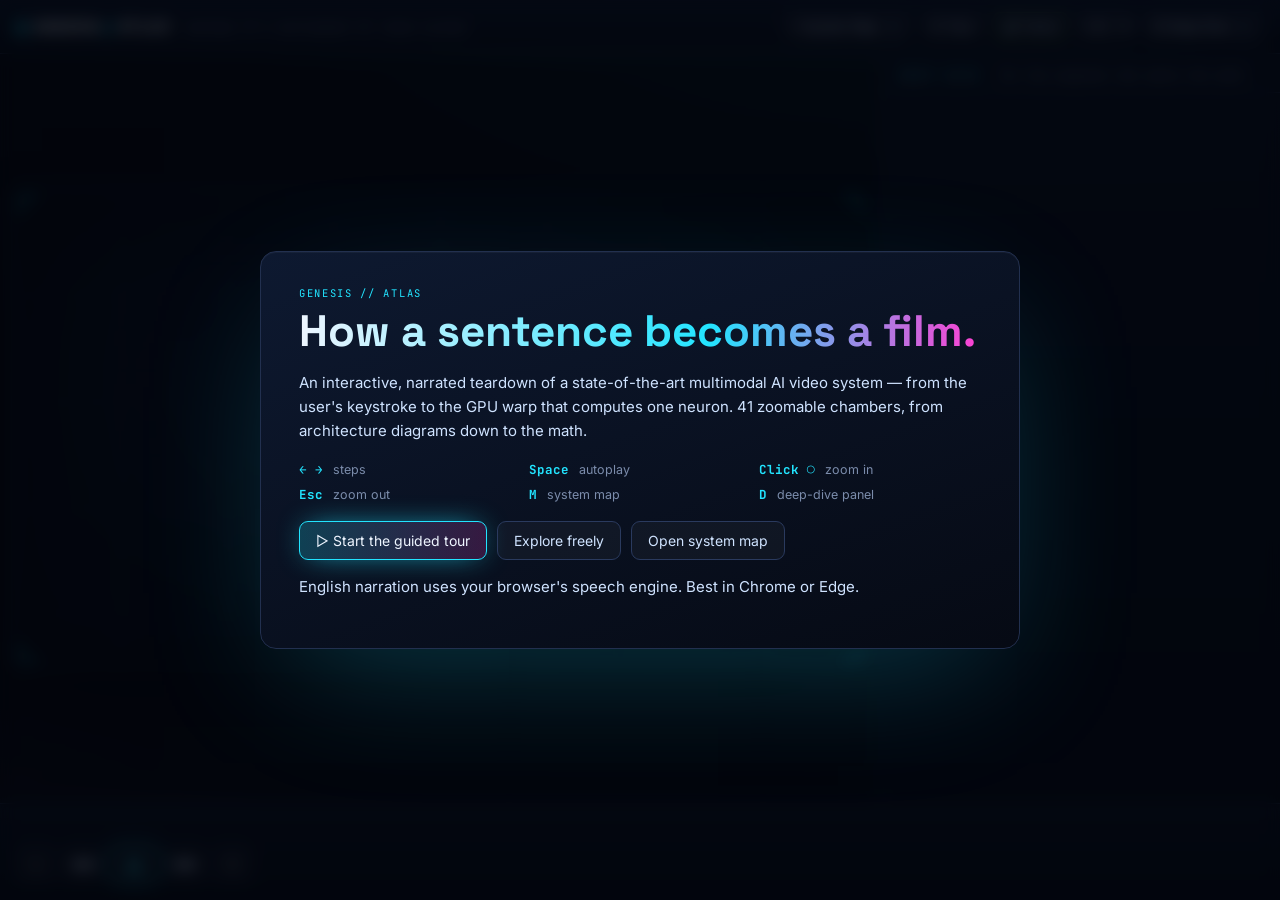
==== index.html @ 84a013bd "Genesis Atlas: narrated, zoomable explainer of a multimodal AI video system Static web app (no build" ====
<!doctype html>
<html lang="en">
<head>
<meta charset="utf-8">
<meta name="viewport" content="width=device-width, initial-scale=1">
<title>Genesis Atlas</title>
<meta name="description" content="An interactive, narrated, zoomable deep dive into the full architecture of a multimodal AI agent system that creates videos.">
<link rel="preconnect" href="https://fonts.googleapis.com">
<link rel="preconnect" href="https://fonts.gstatic.com" crossorigin>
<link href="https://fonts.googleapis.com/css2?family=Inter:wght@400;500;600;700&family=JetBrains+Mono:wght@400;500;700&family=Space+Grotesk:wght@500;600;700&display=swap" rel="stylesheet">
<link rel="stylesheet" href="css/atlas.css">
</head>
<body>
<div id="app">
  <header id="topbar">
    <div class="brand"><span class="logo">&#9672;</span> GENESIS<b>//</b>ATLAS <small>anatomy of a multimodal AI video system</small></div>
    <nav id="crumbs"></nav>
    <div class="top-actions">
      <button id="btn-map" title="System map (M)">&#8983; System Map <kbd>M</kbd></button>
      <button id="btn-tour" title="Guided big-picture tour">&#9655; Tour</button>
      <button id="btn-voice" title="Toggle English narration (V)">&#128266; Voice</button>
      <select id="sel-rate" title="Narration speed">
        <option value="0.9">0.9&times;</option>
        <option value="1" selected>1.0&times;</option>
        <option value="1.15">1.15&times;</option>
        <option value="1.3">1.3&times;</option>
      </select>
      <button id="btn-drawer" title="Deep-dive panel (D)">&#9776; Deep Dive <kbd>D</kbd></button>
    </div>
  </header>

  <main id="main">
    <section id="stage-wrap">
      <div id="stage">
        <svg id="svg" viewBox="0 0 1600 900" preserveAspectRatio="xMidYMid meet">
          <defs id="defs"></defs>
          <g id="bg"></g>
          <g id="cam"></g>
          <rect x="0" y="0" width="1600" height="900" fill="url(#fx-vignette)" pointer-events="none"/>
        </svg>
        <div id="canvas-host"></div>
        <div id="hud">
          <div id="hud-level"></div>
          <div id="hud-kicker"></div>
          <div id="hud-title"></div>
          <div id="hud-step"></div>
        </div>
        <div id="hud-metric"></div>
        <div id="flash"></div>
        <div id="scan"></div>
        <div id="toast"></div>
        <div class="corner tl"></div><div class="corner tr"></div><div class="corner bl"></div><div class="corner br"></div>
      </div>
    </section>

    <aside id="drawer">
      <div class="drawer-head">DEEP DIVE <span>for the engineer who wants the math</span></div>
      <div id="deep">
        <div id="deep-scene"></div>
        <div id="deep-step"></div>
        <div id="refs"></div>
      </div>
    </aside>
  </main>

  <footer id="dock">
    <div id="zoom-chips"></div>
    <div class="dock-row">
      <div class="controls">
        <button id="btn-up" title="Zoom out (Esc)">&#8598;</button>
        <button id="btn-prev" title="Previous step (&larr;)">&#9664;&#9664;</button>
        <button id="btn-play" class="on" title="Autoplay (Space)">&#10074;&#10074;</button>
        <button id="btn-next" title="Next step (&rarr;)">&#9654;&#9654;</button>
        <button id="btn-replay" title="Replay step (R)">&#8635;</button>
      </div>
      <div id="subtitle" aria-live="polite"></div>
    </div>
    <div id="timeline"></div>
  </footer>

  <div id="map" class="overlay hidden">
    <div class="map-panel">
      <div class="map-head">
        <div>
          <div class="dk">SYSTEM MAP</div>
          <h2>Every chamber of the machine</h2>
          <div id="map-progress"></div>
        </div>
        <div class="map-actions">
          <input id="map-filter" placeholder="filter: attention, KV cache, scheduler…" autocomplete="off">
          <button id="tour-big">&#9655; Big-picture tour</button>
          <button id="tour-deep">&#9655;&#9655; Full deep tour</button>
          <button id="map-close">&#10005;</button>
        </div>
      </div>
      <div id="map-grid"></div>
      <div class="map-foot">L0 system &rarr; L1 subsystem &rarr; L2 component &rarr; L3 primitive. Click any chamber to fly there. In the stage, dashed rings mark components you can zoom into.</div>
    </div>
  </div>

  <div id="intro" class="overlay">
    <div class="intro-panel">
      <div class="dk">GENESIS // ATLAS</div>
      <h1>How a sentence becomes a film.</h1>
      <p>An interactive, narrated teardown of a state-of-the-art multimodal AI video system &mdash; from the user's keystroke to the GPU warp that computes one neuron. <span id="intro-count"></span> zoomable chambers, from architecture diagrams down to the math.</p>
      <div class="intro-grid">
        <div><b>&larr; &rarr;</b> steps</div><div><b>Space</b> autoplay</div><div><b>Click &#9711;</b> zoom in</div><div><b>Esc</b> zoom out</div><div><b>M</b> system map</div><div><b>D</b> deep-dive panel</div>
      </div>
      <div class="intro-actions">
        <button id="intro-tour" class="primary">&#9655; Start the guided tour</button>
        <button id="intro-go">Explore freely</button>
        <button id="intro-map">Open system map</button>
      </div>
      <p class="muted">English narration uses your browser's speech engine. Best in Chrome or Edge.</p>
    </div>
  </div>
</div>

<script src="js/core/catalog.js"></script>
<script src="js/core/ctx.js"></script>
<script src="js/core/narrator.js"></script>
<script src="js/core/engine.js"></script>
<!-- scenes (one file per chamber; a missing file falls back to a placeholder) -->
<script src="js/scenes/00-overview.js"></script>
<script src="js/scenes/10-client.js"></script>
<script src="js/scenes/11-gateway.js"></script>
<script src="js/scenes/20-orchestration.js"></script>
<script src="js/scenes/21-agent-loop.js"></script>
<script src="js/scenes/22-tool-calling.js"></script>
<script src="js/scenes/23-multi-agent.js"></script>
<script src="js/scenes/24-durable.js"></script>
<script src="js/scenes/30-multimodal.js"></script>
<script src="js/scenes/31-vision.js"></script>
<script src="js/scenes/32-audio-enc.js"></script>
<script src="js/scenes/33-contrastive.js"></script>
<script src="js/scenes/40-llm.js"></script>
<script src="js/scenes/41-tokens.js"></script>
<script src="js/scenes/42-transformer.js"></script>
<script src="js/scenes/43-attention.js"></script>
<script src="js/scenes/44-training.js"></script>
<script src="js/scenes/45-decoding.js"></script>
<script src="js/scenes/46-neuron.js"></script>
<script src="js/scenes/47-moe.js"></script>
<script src="js/scenes/48-flash.js"></script>
<script src="js/scenes/50-videogen.js"></script>
<script src="js/scenes/51-diffusion.js"></script>
<script src="js/scenes/52-vae.js"></script>
<script src="js/scenes/53-dit.js"></script>
<script src="js/scenes/54-control.js"></script>
<script src="js/scenes/60-postprod.js"></script>
<script src="js/scenes/61-audio-gen.js"></script>
<script src="js/scenes/62-delivery.js"></script>
<script src="js/scenes/70-infra.js"></script>
<script src="js/scenes/71-scheduler.js"></script>
<script src="js/scenes/72-lb.js"></script>
<script src="js/scenes/73-llm-serving.js"></script>
<script src="js/scenes/74-video-serving.js"></script>
<script src="js/scenes/75-gpu.js"></script>
<script src="js/scenes/76-parallelism.js"></script>
<script src="js/scenes/80-data.js"></script>
<script src="js/scenes/81-rag.js"></script>
<script src="js/scenes/90-trust.js"></script>
<script src="js/scenes/91-safety.js"></script>
<script src="js/scenes/92-eval-obs.js"></script>
<script>if (/[?&]smoke/.test(location.search)) document.write('<script src="tools/smoke.js"><\/script>');</script>
</body>
</html>
---- css/atlas.css ----
:root {
  --bg: #05080f;
  --bg2: #0a1120;
  --panel: rgba(10, 18, 34, 0.86);
  --line: #1f2c47;
  --text: #cfe3ff;
  --dim: #7b8cab;
  --white: #eef5ff;
  --cyan: #22e4ff;
  --accent: #22e4ff;
  --accent-a: rgba(34, 228, 255, 0.16);
  --mono: 'JetBrains Mono', ui-monospace, Consolas, monospace;
  --sans: 'Inter', system-ui, 'Segoe UI', sans-serif;
  --display: 'Space Grotesk', 'Inter', system-ui, sans-serif;
  --drawer: 400px;
}
* { box-sizing: border-box; }
html, body { margin: 0; height: 100%; background: var(--bg); color: var(--text); font-family: var(--sans); overflow: hidden; }
body {
  background:
    radial-gradient(1200px 600px at 70% -10%, rgba(34, 228, 255, 0.07), transparent 60%),
    radial-gradient(900px 500px at -10% 110%, rgba(255, 63, 210, 0.06), transparent 60%),
    var(--bg);
}
button, select, input { font: inherit; color: inherit; }
button { cursor: pointer; }
kbd { font-family: var(--mono); font-size: 10px; border: 1px solid #2d3b5c; border-bottom-width: 2px; border-radius: 4px; padding: 0 4px; margin-left: 4px; color: var(--dim); }

#app { display: grid; grid-template-rows: 54px 1fr auto; height: 100vh; }

/* ---------- top bar ---------- */
#topbar { display: flex; align-items: center; gap: 18px; padding: 0 16px; border-bottom: 1px solid var(--line); background: linear-gradient(180deg, rgba(12, 22, 42, 0.95), rgba(6, 11, 22, 0.95)); position: relative; z-index: 5; }
#topbar::after { content: ''; position: absolute; left: 0; right: 0; bottom: -1px; height: 1px; background: linear-gradient(90deg, transparent, var(--accent), transparent); opacity: .6; transition: background .6s; }
.brand { font-family: var(--display); font-weight: 700; letter-spacing: .08em; font-size: 15px; white-space: nowrap; color: var(--white); }
.brand b { color: var(--accent); margin: 0 2px; transition: color .6s; }
.brand small { font-family: var(--mono); font-weight: 400; letter-spacing: .02em; color: var(--dim); font-size: 11px; margin-left: 10px; }
.logo { color: var(--accent); text-shadow: 0 0 12px var(--accent); transition: color .6s; }
#crumbs { display: flex; align-items: center; gap: 6px; flex: 1; min-width: 0; overflow: hidden; }
.crumb { background: transparent; border: 1px solid transparent; border-radius: 6px; padding: 4px 8px; color: var(--dim); font-size: 12.5px; white-space: nowrap; transition: all .2s; }
.crumb i { font-style: normal; font-family: var(--mono); font-size: 10px; color: var(--c); margin-right: 6px; opacity: .9; }
.crumb:hover { border-color: #2a3a5e; color: var(--text); }
.crumb.cur { color: var(--white); border-color: var(--c); background: rgba(255, 255, 255, 0.03); box-shadow: 0 0 14px -6px var(--c); }
.sep { color: #3a4763; }
.top-actions { display: flex; gap: 8px; align-items: center; }
.top-actions button, .top-actions select { background: rgba(255, 255, 255, 0.03); border: 1px solid #22304f; border-radius: 7px; padding: 6px 10px; font-size: 12.5px; color: var(--text); transition: all .2s; }
.top-actions button:hover { border-color: var(--accent); color: var(--white); box-shadow: 0 0 16px -8px var(--accent); }
.top-actions button.on { border-color: rgba(141, 255, 90, .5); }
.top-actions select { padding: 6px 4px; }
.top-actions select option { background: #0a1120; }

/* ---------- main ---------- */
#main { display: flex; min-height: 0; position: relative; }
#stage-wrap { flex: 1; min-width: 0; position: relative; display: flex; align-items: center; justify-content: center; overflow: hidden; }
#stage { position: relative; border-radius: 10px; overflow: hidden; background: radial-gradient(ellipse at 50% 40%, #0b1428 0%, #060a14 70%); box-shadow: 0 0 0 1px #17233d, 0 30px 80px -30px rgba(0, 0, 0, .8), inset 0 0 120px rgba(0, 0, 0, .5); }
#svg { position: absolute; inset: 0; width: 100%; height: 100%; display: block; }
#canvas-host { position: absolute; inset: 0; pointer-events: none; }
#canvas-host canvas { position: absolute; inset: 0; width: 100%; height: 100%; }
.f-sans { font-family: var(--sans); }
.f-mono { font-family: var(--mono); font-variant-ligatures: none; font-feature-settings: 'liga' 0, 'calt' 0; }
.f-display { font-family: var(--display); }
#svg text { user-select: none; }

.corner { position: absolute; width: 18px; height: 18px; border-color: var(--accent); border-style: solid; border-width: 0; opacity: .65; pointer-events: none; transition: border-color .6s; }
.corner.tl { left: 8px; top: 8px; border-left-width: 2px; border-top-width: 2px; }
.corner.tr { right: 8px; top: 8px; border-right-width: 2px; border-top-width: 2px; }
.corner.bl { left: 8px; bottom: 8px; border-left-width: 2px; border-bottom-width: 2px; }
.corner.br { right: 8px; bottom: 8px; border-right-width: 2px; border-bottom-width: 2px; }
#scan { position: absolute; inset: 0; pointer-events: none; background: repeating-linear-gradient(180deg, rgba(255, 255, 255, 0.018) 0 1px, transparent 1px 3px); mix-blend-mode: overlay; }
#flash { position: absolute; inset: 0; pointer-events: none; opacity: 0; }
#flash.go { animation: flash 1.1s ease-out; }
@keyframes flash { 0% { opacity: 0; } 35% { opacity: 1; } 100% { opacity: 0; } }

#hud { position: absolute; left: 2.2%; top: 2.4%; pointer-events: none; max-width: 56%; }
#hud-level { font-family: var(--mono); font-size: clamp(9px, .75vw, 12px); letter-spacing: .18em; color: var(--accent); transition: color .6s; }
#hud-kicker { font-family: var(--mono); font-size: clamp(9px, .72vw, 12px); color: var(--dim); margin-top: 2px; }
#hud-title { font-family: var(--display); font-weight: 700; font-size: clamp(14px, 1.45vw, 25px); color: var(--white); margin-top: 2px; text-shadow: 0 0 22px var(--accent-a); letter-spacing: .01em; }
#hud-step { font-family: var(--mono); font-size: clamp(9px, .75vw, 12px); color: var(--text); margin-top: 6px; opacity: .85; }
#hud-metric { position: absolute; right: 2.2%; top: 2.8%; font-family: var(--mono); font-size: clamp(10px, .8vw, 13px); color: var(--accent); border: 1px solid var(--accent-a); background: rgba(5, 10, 20, .75); padding: 6px 10px; border-radius: 6px; opacity: 0; transition: opacity .4s; pointer-events: none; max-width: 40%; white-space: nowrap; overflow: hidden; text-overflow: ellipsis; }
#hud-metric.long { font-size: clamp(9px, .68vw, 11.5px); max-width: 44%; }

#toast { position: absolute; left: 50%; bottom: 4%; transform: translate(-50%, 20px); background: rgba(8, 14, 28, .95); border: 1px solid var(--accent); color: var(--white); font-size: 13px; padding: 9px 16px; border-radius: 8px; opacity: 0; transition: all .35s; pointer-events: none; box-shadow: 0 0 30px -10px var(--accent); max-width: 80%; text-align: center; }
#toast.show { opacity: 1; transform: translate(-50%, 0); }

/* hotspots */
.hotspot { cursor: zoom-in; }
.hotspot .hotspot-ring { opacity: .55; animation: ring 2.4s ease-in-out infinite; }
.hotspot .hotspot-hint { opacity: 0; transition: opacity .25s; }
.hotspot:hover .hotspot-ring { opacity: 1; stroke-dasharray: none; }
.hotspot:hover .hotspot-hint { opacity: 1; }
.hotspot:hover > rect:first-child, .hotspot:hover > path:first-child { filter: url(#fx-glow-strong); }
@keyframes ring { 0%, 100% { stroke-opacity: .35; } 50% { stroke-opacity: 1; } }

/* ---------- drawer ---------- */
#drawer { width: var(--drawer); flex: none; border-left: 1px solid var(--line); background: linear-gradient(180deg, rgba(9, 16, 31, .96), rgba(5, 9, 18, .98)); display: flex; flex-direction: column; transition: width .3s ease, opacity .3s; overflow: hidden; }
body.drawer-closed #drawer { width: 0; opacity: 0; border-left: 0; }
.drawer-head { font-family: var(--mono); font-size: 11px; letter-spacing: .2em; color: var(--accent); padding: 14px 18px 10px; border-bottom: 1px solid var(--line); white-space: nowrap; }
.drawer-head span { letter-spacing: 0; color: var(--dim); margin-left: 8px; }
#deep { flex: 1; overflow-y: auto; padding: 14px 18px 30px; font-size: 13.5px; line-height: 1.62; min-width: calc(var(--drawer) - 2px); }
#deep::-webkit-scrollbar, #subtitle::-webkit-scrollbar, .map-panel::-webkit-scrollbar { width: 6px; }
#deep::-webkit-scrollbar-thumb, #subtitle::-webkit-scrollbar-thumb, .map-panel::-webkit-scrollbar-thumb { background: #22304f; border-radius: 3px; }
#deep-scene { padding-bottom: 12px; border-bottom: 1px dashed #22304f; margin-bottom: 12px; }
#deep-scene h2 { font-family: var(--display); color: var(--white); margin: 2px 0 6px; font-size: 19px; }
#deep-scene p { color: var(--dim); margin: 0; font-size: 12.5px; }
.dk { font-family: var(--mono); font-size: 10.5px; letter-spacing: .16em; color: var(--accent); text-transform: uppercase; }
.step-no { font-family: var(--mono); font-size: 10.5px; letter-spacing: .16em; color: var(--accent); }
#deep-step h3 { font-family: var(--display); color: var(--white); margin: 2px 0 8px; font-size: 16.5px; }
#deep p { margin: 0 0 10px; }
#deep ul, #deep ol { padding-left: 18px; margin: 0 0 10px; }
#deep li { margin: 3px 0; }
#deep b, #deep strong { color: var(--white); }
#deep code { font-family: var(--mono); font-size: 12px; background: rgba(34, 228, 255, .08); border: 1px solid rgba(34, 228, 255, .15); border-radius: 4px; padding: 0 4px; color: #bfefff; }
#deep pre { font-family: var(--mono); font-size: 11.5px; line-height: 1.5; background: #050a15; border: 1px solid #1c2945; border-left: 2px solid var(--accent); border-radius: 6px; padding: 10px 12px; overflow-x: auto; color: #bcd3f5; margin: 0 0 12px; }
#deep pre code { background: none; border: 0; padding: 0; }
#deep code, #deep pre { font-variant-ligatures: none; font-feature-settings: 'liga' 0, 'calt' 0; }
#deep .eq { font-family: 'Cambria Math', 'STIX Two Math', 'Times New Roman', serif; font-size: 15px; background: rgba(155, 123, 255, .07); border: 1px solid rgba(155, 123, 255, .22); border-radius: 6px; padding: 8px 12px; margin: 0 0 12px; text-align: center; color: var(--white); overflow-x: auto; }
#deep .note { border-left: 2px solid var(--accent); padding: 6px 10px; background: var(--accent-a); border-radius: 0 6px 6px 0; margin: 0 0 12px; font-size: 12.5px; }
#deep table { width: 100%; border-collapse: collapse; font-size: 12px; margin: 0 0 12px; }
#deep th, #deep td { border: 1px solid #1f2c47; padding: 4px 6px; text-align: left; vertical-align: top; }
#deep th { color: var(--accent); font-family: var(--mono); font-weight: 500; font-size: 11px; background: rgba(255, 255, 255, .02); }
#deep .muted, .muted { color: var(--dim); }
#refs { margin-top: 16px; padding-top: 12px; border-top: 1px dashed #22304f; }
#refs h4 { font-family: var(--mono); font-size: 10.5px; letter-spacing: .16em; color: var(--accent); margin: 0 0 6px; font-weight: 500; text-transform: uppercase; }
#refs ul { padding-left: 16px; margin: 0; font-size: 12px; color: var(--dim); }

/* ---------- dock ---------- */
#dock { border-top: 1px solid var(--line); background: linear-gradient(0deg, rgba(5, 9, 18, .98), rgba(9, 16, 31, .96)); padding: 8px 16px 10px; }
#zoom-chips { display: flex; flex-wrap: wrap; gap: 6px; align-items: center; min-height: 28px; margin-bottom: 6px; }
.zlabel { font-family: var(--mono); font-size: 10px; letter-spacing: .18em; color: var(--dim); margin: 0 4px 0 8px; }
.zchip { background: rgba(255, 255, 255, .02); border: 1px solid color-mix(in srgb, var(--c, var(--accent)) 45%, transparent); color: var(--text); font-size: 12px; padding: 4px 10px; border-radius: 999px; transition: all .2s; }
.zchip em { color: #8dff5a; font-style: normal; }
.zchip:hover { background: color-mix(in srgb, var(--c, var(--accent)) 16%, transparent); color: var(--white); box-shadow: 0 0 18px -6px var(--c, var(--accent)); }
.zchip.up { border-color: #33415f; color: var(--dim); }
#zoom-chips.attention .zchip:not(.up) { animation: chipPulse 1.8s ease-in-out 3; }
@keyframes chipPulse { 0%, 100% { box-shadow: 0 0 0 0 transparent; } 50% { box-shadow: 0 0 22px 0 var(--c, var(--accent)); color: var(--white); } }
.dock-row { display: flex; gap: 14px; align-items: stretch; }
.controls { display: flex; gap: 6px; align-items: center; }
.controls button { width: 40px; height: 36px; border-radius: 8px; background: rgba(255, 255, 255, .03); border: 1px solid #22304f; color: var(--text); font-size: 12px; transition: all .2s; }
.controls button:hover { border-color: var(--accent); color: var(--white); }
#btn-play { width: 52px; border-color: var(--accent); color: var(--accent); box-shadow: 0 0 18px -8px var(--accent); }
#subtitle { flex: 1; font-size: 15px; line-height: 1.5; color: var(--dim); max-height: 3.2em; overflow-y: auto; padding: 2px 4px; scroll-behavior: smooth; }
#subtitle span { transition: color .3s; }
#subtitle span.past { color: #8fa1c2; }
#subtitle span.now { color: var(--white); text-shadow: 0 0 18px var(--accent-a); }
#timeline { display: flex; gap: 4px; margin-top: 8px; }
.tick { flex: 1; height: 22px; background: transparent; border: 0; padding: 0; position: relative; }
.tick::before { content: ''; position: absolute; left: 0; right: 0; top: 10px; height: 3px; border-radius: 2px; background: #1b2741; transition: background .3s; }
.tick.done::before { background: color-mix(in srgb, var(--accent) 45%, #1b2741); }
.tick.cur::before { background: var(--accent); box-shadow: 0 0 12px var(--accent); }
.tick span { position: absolute; left: 50%; bottom: 24px; transform: translateX(-50%); white-space: nowrap; font-size: 11px; font-family: var(--mono); background: #0a1120; border: 1px solid #22304f; padding: 3px 7px; border-radius: 5px; opacity: 0; pointer-events: none; transition: opacity .2s; z-index: 3; color: var(--white); }
.tick:hover span { opacity: 1; }
.tick:hover::before { background: #3a5584; }

/* ---------- overlays ---------- */
.overlay { position: fixed; inset: 0; z-index: 20; display: flex; align-items: center; justify-content: center; background: rgba(2, 5, 12, .72); backdrop-filter: blur(8px); transition: opacity .3s; }
.overlay.hidden { opacity: 0; pointer-events: none; }
.map-panel { width: min(1280px, 94vw); max-height: 90vh; overflow-y: auto; background: linear-gradient(180deg, #0b1427, #070c19); border: 1px solid #22304f; border-radius: 14px; padding: 22px 24px; box-shadow: 0 40px 120px -20px rgba(0, 0, 0, .9), 0 0 0 1px rgba(34, 228, 255, .06); }
.map-head { display: flex; justify-content: space-between; align-items: flex-end; gap: 16px; margin-bottom: 16px; flex-wrap: wrap; }
.map-head h2 { font-family: var(--display); color: var(--white); margin: 2px 0; font-size: 24px; }
#map-progress { font-family: var(--mono); font-size: 11.5px; color: var(--dim); }
.map-actions { display: flex; gap: 8px; flex-wrap: wrap; }
.map-actions input { background: #050a15; border: 1px solid #22304f; border-radius: 8px; padding: 7px 12px; width: 260px; color: var(--white); outline: none; }
.map-actions input:focus { border-color: var(--accent); }
.map-actions button { background: rgba(255, 255, 255, .03); border: 1px solid #22304f; border-radius: 8px; padding: 7px 12px; font-size: 12.5px; }
.map-actions button:hover { border-color: var(--accent); }
#map-grid { display: grid; grid-template-columns: repeat(auto-fill, minmax(280px, 1fr)); gap: 12px; }
.mroot { grid-column: 1 / -1; display: flex; gap: 14px; align-items: center; padding: 10px 12px; border: 1px solid #1f2c47; border-radius: 10px; background: rgba(34, 228, 255, .03); }
.mroot p { margin: 0; color: var(--dim); font-size: 12.5px; }
.mcard { border: 1px solid #1a2640; border-top: 2px solid var(--c); border-radius: 10px; padding: 10px 12px; background: rgba(255, 255, 255, .015); }
.mcard p { margin: 6px 0 8px; color: var(--dim); font-size: 12px; line-height: 1.45; }
.msub { display: flex; flex-direction: column; gap: 4px; align-items: flex-start; }
.mchip { background: transparent; border: 1px solid transparent; border-radius: 6px; padding: 3px 8px; color: var(--text); font-size: 12.5px; text-align: left; transition: all .15s; }
.mchip i { font-style: normal; font-family: var(--mono); font-size: 9.5px; color: var(--c); margin-right: 7px; }
.mchip:hover { border-color: var(--c); background: rgba(255, 255, 255, .03); color: var(--white); }
.mchip.big { font-family: var(--display); font-size: 17px; color: var(--white); border-color: var(--c); }
.mchip.l1 { font-family: var(--display); font-size: 15px; font-weight: 600; color: var(--white); padding-left: 0; }
.mchip.seen::after { content: ' \2713'; color: #8dff5a; font-size: 11px; }
.mchip.cur { background: color-mix(in srgb, var(--c) 18%, transparent); border-color: var(--c); }
.mchip.miss { opacity: .25; }
.map-foot { margin-top: 14px; font-size: 11.5px; color: var(--dim); font-family: var(--mono); }

.intro-panel { width: min(760px, 92vw); padding: 34px 38px; border: 1px solid #22304f; border-radius: 16px; background: linear-gradient(160deg, rgba(14, 26, 50, .96), rgba(6, 10, 20, .98)); box-shadow: 0 40px 140px -30px rgba(34, 228, 255, .25), inset 0 1px 0 rgba(255, 255, 255, .04); }
.intro-panel h1 { font-family: var(--display); font-size: clamp(28px, 4vw, 44px); margin: 8px 0 12px; color: var(--white); line-height: 1.08; background: linear-gradient(90deg, #eef5ff, #22e4ff 60%, #ff3fd2); -webkit-background-clip: text; background-clip: text; -webkit-text-fill-color: transparent; }
.intro-panel p { font-size: 15px; line-height: 1.6; color: var(--text); }
.intro-grid { display: grid; grid-template-columns: repeat(3, 1fr); gap: 8px; margin: 18px 0; font-size: 12.5px; color: var(--dim); }
.intro-grid b { font-family: var(--mono); color: var(--accent); margin-right: 6px; }
.intro-actions { display: flex; gap: 10px; flex-wrap: wrap; margin-bottom: 8px; }
.intro-actions button { padding: 10px 16px; border-radius: 9px; border: 1px solid #2a3a5e; background: rgba(255, 255, 255, .03); font-size: 14px; transition: all .2s; }
.intro-actions button:hover { border-color: var(--accent); }
.intro-actions .primary { background: linear-gradient(90deg, rgba(34, 228, 255, .22), rgba(255, 63, 210, .18)); border-color: var(--accent); color: var(--white); box-shadow: 0 0 30px -10px var(--accent); }

/* ---------- responsive ---------- */
@media (max-width: 1100px) {
  :root { --drawer: 320px; }
  .brand small { display: none; }
}
@media (max-width: 820px) {
  #app { grid-template-rows: auto 1fr auto; }
  #topbar { flex-wrap: wrap; padding: 8px 16px; gap: 8px; }
  #crumbs { order: 3; flex-basis: 100%; }
  .top-actions kbd { display: none; }
  #drawer { position: absolute; right: 0; top: 0; bottom: 0; z-index: 6; width: min(90vw, 360px); }
  body.drawer-closed #drawer { width: 0; }
  #subtitle { font-size: 13px; }
  .intro-grid { grid-template-columns: repeat(2, 1fr); }
}
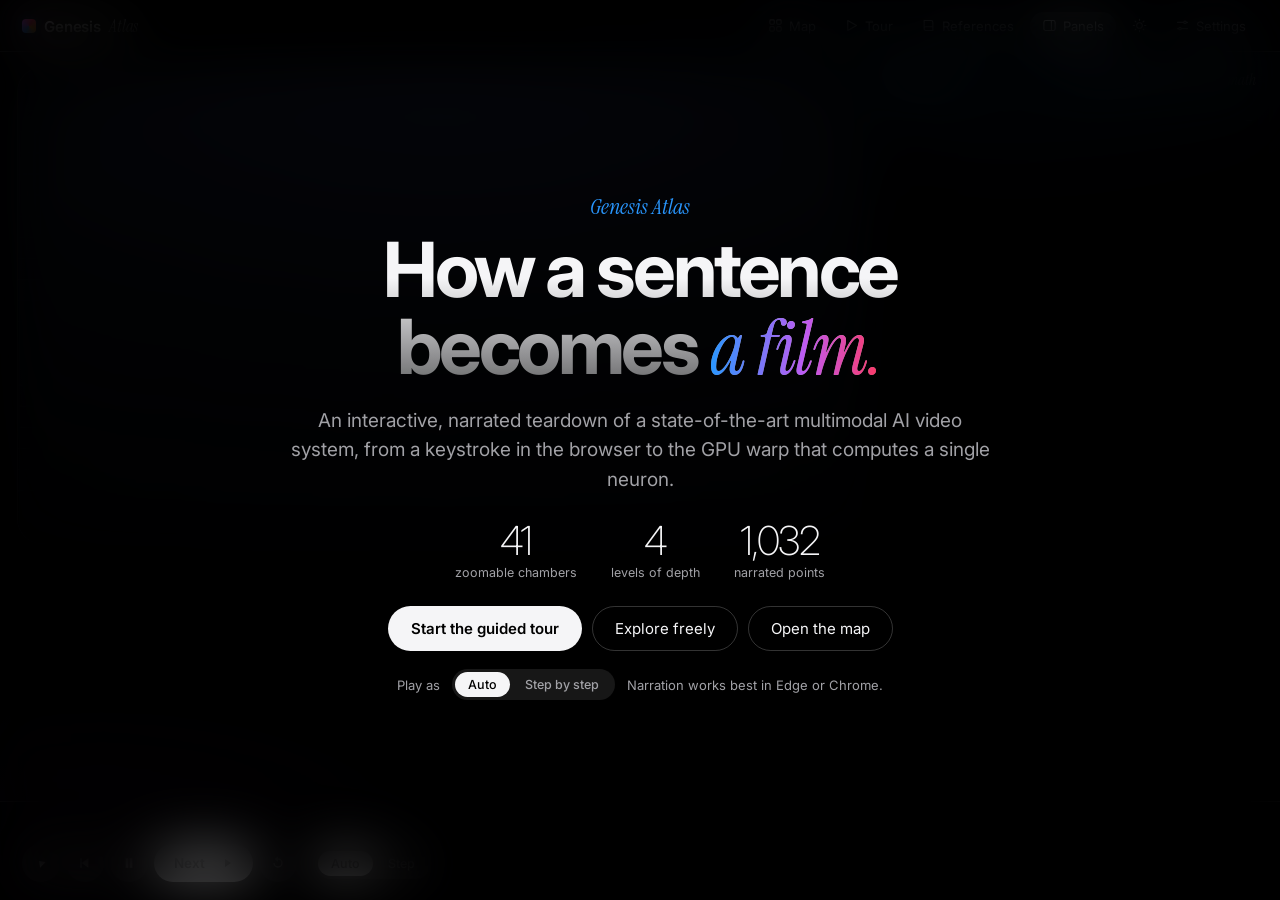
==== commit 4c216b30: "Engine v2: beats (Auto/Step), callout cards, three-column layout, dark/light themes, references page" ====
--- a/index.html
+++ b/index.html
@@ -1,64 +1,68 @@
 <!doctype html>
-<html lang="en">
+<html lang="en" data-theme="dark">
 <head>
 <meta charset="utf-8">
 <meta name="viewport" content="width=device-width, initial-scale=1">
 <title>Genesis Atlas</title>
 <meta name="description" content="An interactive, narrated, zoomable deep dive into the full architecture of a multimodal AI agent system that creates videos.">
+<meta name="theme-color" content="#000000">
+<script>try { var t = JSON.parse(localStorage.getItem('atlas.settings') || '{}').theme; if (t) document.documentElement.setAttribute('data-theme', t); } catch (e) {}</script>
 <link rel="preconnect" href="https://fonts.googleapis.com">
 <link rel="preconnect" href="https://fonts.gstatic.com" crossorigin>
-<link href="https://fonts.googleapis.com/css2?family=Inter:wght@400;500;600;700&family=JetBrains+Mono:wght@400;500;700&family=Space+Grotesk:wght@500;600;700&display=swap" rel="stylesheet">
+<link href="https://fonts.googleapis.com/css2?family=Inter:wght@200;300;400;500;600;650;700&family=Instrument+Serif:ital@0;1&family=JetBrains+Mono:wght@400;500&display=swap" rel="stylesheet">
 <link rel="stylesheet" href="css/atlas.css">
 </head>
 <body>
 <div id="app">
   <header id="topbar">
-    <div class="brand"><span class="logo">&#9672;</span> GENESIS<b>//</b>ATLAS <small>anatomy of a multimodal AI video system</small></div>
+    <div class="brand"><span class="logo"></span>Genesis <em>Atlas</em></div>
     <nav id="crumbs"></nav>
     <div class="top-actions">
-      <button id="btn-map" title="System map (M)">&#8983; System Map <kbd>M</kbd></button>
-      <button id="btn-tour" title="Guided big-picture tour">&#9655; Tour</button>
-      <button id="btn-voice" title="Toggle English narration (V)">&#128266; Voice</button>
-      <select id="sel-rate" title="Narration speed">
-        <option value="0.9">0.9&times;</option>
-        <option value="1" selected>1.0&times;</option>
-        <option value="1.15">1.15&times;</option>
-        <option value="1.3">1.3&times;</option>
-      </select>
-      <button id="btn-drawer" title="Deep-dive panel (D)">&#9776; Deep Dive <kbd>D</kbd></button>
+      <button class="tbtn" id="btn-map" title="System map (M)"><svg viewBox="0 0 24 24"><rect x="3" y="3" width="7" height="7" rx="1.5"/><rect x="14" y="3" width="7" height="7" rx="1.5"/><rect x="3" y="14" width="7" height="7" rx="1.5"/><rect x="14" y="14" width="7" height="7" rx="1.5"/></svg><span class="lbl">Map</span></button>
+      <button class="tbtn" id="btn-tour" title="Guided tour"><svg viewBox="0 0 24 24"><path d="M6 4l14 8-14 8z"/></svg><span class="lbl">Tour</span></button>
+      <button class="tbtn" id="btn-refs" title="All references"><svg viewBox="0 0 24 24"><path d="M5 4h11a3 3 0 0 1 3 3v13H8a3 3 0 0 1-3-3zM5 17a3 3 0 0 1 3-3h11"/></svg><span class="lbl">References</span></button>
+      <button class="tbtn" id="btn-rails" title="Show / hide side panels (D)"><svg viewBox="0 0 24 24"><rect x="3" y="4" width="18" height="16" rx="3"/><path d="M15 4v16"/></svg><span class="lbl">Panels</span></button>
+      <button class="tbtn" id="btn-theme" title="Dark / light (T)"><svg viewBox="0 0 24 24"><circle cx="12" cy="12" r="4.5"/><path d="M12 2v2M12 20v2M4.9 4.9l1.4 1.4M17.7 17.7l1.4 1.4M2 12h2M20 12h2M4.9 19.1l1.4-1.4M17.7 6.3l1.4-1.4"/></svg></button>
+      <button class="tbtn" id="btn-settings" title="Playback settings"><svg viewBox="0 0 24 24"><path d="M4 7h10M18 7h2M4 17h2M10 17h10"/><circle cx="16" cy="7" r="2"/><circle cx="8" cy="17" r="2"/></svg><span class="lbl">Settings</span></button>
     </div>
   </header>
 
   <main id="main">
+    <aside id="rail-left" class="rail">
+      <div class="rail-head"><b>Key ideas</b><span>appear as the story unfolds</span></div>
+      <div id="rail-step"></div>
+      <div class="rail-scroll" id="cards"></div>
+    </aside>
+
     <section id="stage-wrap">
       <div id="stage">
-        <svg id="svg" viewBox="0 0 1600 900" preserveAspectRatio="xMidYMid meet">
-          <defs id="defs"></defs>
-          <g id="bg"></g>
-          <g id="cam"></g>
-          <rect x="0" y="0" width="1600" height="900" fill="url(#fx-vignette)" pointer-events="none"/>
-        </svg>
-        <div id="canvas-host"></div>
+        <div id="stage-fx">
+          <svg id="svg" viewBox="0 0 1600 900" preserveAspectRatio="xMidYMid meet">
+            <defs id="defs"></defs>
+            <g id="bg"></g>
+            <g id="cam"></g>
+            <rect id="vignette" x="0" y="0" width="1600" height="900" fill="url(#fx-vignette)" pointer-events="none"/>
+          </svg>
+          <div id="canvas-host"></div>
+        </div>
         <div id="hud">
           <div id="hud-level"></div>
           <div id="hud-kicker"></div>
           <div id="hud-title"></div>
-          <div id="hud-step"></div>
         </div>
         <div id="hud-metric"></div>
         <div id="flash"></div>
-        <div id="scan"></div>
         <div id="toast"></div>
-        <div class="corner tl"></div><div class="corner tr"></div><div class="corner bl"></div><div class="corner br"></div>
-      </div>
+      </div>
+      <div id="cards-strip"></div>
     </section>
 
-    <aside id="drawer">
-      <div class="drawer-head">DEEP DIVE <span>for the engineer who wants the math</span></div>
-      <div id="deep">
+    <aside id="rail-right" class="rail">
+      <div class="rail-head"><b>Deep dive</b><span>for the engineer who wants the math</span></div>
+      <div class="rail-scroll" id="deep">
         <div id="deep-scene"></div>
-        <div id="deep-step"></div>
-        <div id="refs"></div>
+        <div id="deep-blocks"></div>
+        <div id="sources"></div>
       </div>
     </aside>
   </main>
@@ -67,30 +71,48 @@
     <div id="zoom-chips"></div>
     <div class="dock-row">
       <div class="controls">
-        <button id="btn-up" title="Zoom out (Esc)">&#8598;</button>
-        <button id="btn-prev" title="Previous step (&larr;)">&#9664;&#9664;</button>
-        <button id="btn-play" class="on" title="Autoplay (Space)">&#10074;&#10074;</button>
-        <button id="btn-next" title="Next step (&rarr;)">&#9654;&#9654;</button>
-        <button id="btn-replay" title="Replay step (R)">&#8635;</button>
+        <button class="cbtn" id="btn-up" title="Zoom out (Esc)"><svg viewBox="0 0 24 24"><path d="M6 16l6-8 6 8z" transform="rotate(-45 12 12)"/></svg></button>
+        <button class="cbtn" id="btn-prev" title="Previous point (&larr;)"><svg viewBox="0 0 24 24"><path d="M17 5v14L7 12zM5 5h2v14H5z"/></svg></button>
+        <button class="cbtn" id="btn-pause" title="Pause / resume autoplay (Space)"><svg viewBox="0 0 24 24"><path d="M7 5h4v14H7zM13 5h4v14h-4z"/></svg></button>
+        <button id="btn-next" title="Next point (&rarr;)"><span id="next-label">Next</span><span class="k" id="next-count"></span><svg width="12" height="12" viewBox="0 0 24 24" fill="currentColor"><path d="M8 4l12 8-12 8z"/></svg></button>
+        <button class="cbtn" id="btn-replay" title="Replay this point (R)"><svg viewBox="0 0 24 24"><path d="M12 5V2L7 6l5 4V7a5 5 0 1 1-5 5H5a7 7 0 1 0 7-7z"/></svg></button>
+      </div>
+      <div class="seg" id="mode-seg" title="Auto: keeps going with pauses. Step: one idea at a time, you press Next (S)">
+        <button id="mode-auto" class="on">Auto</button><button id="mode-step">Step</button>
       </div>
       <div id="subtitle" aria-live="polite"></div>
+      <div id="hud-step"></div>
+      <div id="pips"></div>
     </div>
     <div id="timeline"></div>
   </footer>
 
+  <div id="settings" class="hidden">
+    <h4>Playback</h4>
+    <div class="srow"><label>Mode<span class="hint">Auto keeps going; Step waits for you</span></label><div class="seg" id="set-mode"><button data-v="auto">Auto</button><button data-v="step">Step</button></div></div>
+    <div class="srow"><label>Speech speed</label><select id="set-rate"><option value="0.5">0.5&times;</option><option value="0.6">0.6&times;</option><option value="0.7">0.7&times;</option><option value="0.8">0.8&times;</option><option value="0.9">0.9&times;</option><option value="1">1.0&times;</option><option value="1.15">1.15&times;</option><option value="1.3">1.3&times;</option></select></div>
+    <div class="srow"><label>Pauses<span class="hint">time to read the callouts</span></label><select id="set-pause"><option value="0.5">Short</option><option value="1">Normal</option><option value="1.8">Long</option><option value="3">Very long</option></select></div>
+    <div class="srow"><label>Narration</label><select id="set-voice-mode"><option value="studio">Studio voice</option><option value="browser">Browser voice</option><option value="off">Off (subtitles only)</option></select></div>
+    <div class="srow" id="row-voice"><label>Browser voice</label><select id="set-voice"></select></div>
+    <div class="srow"><label>Theme</label><div class="seg" id="set-theme"><button data-v="dark">Dark</button><button data-v="light">Light</button></div></div>
+    <div class="keys"><span><kbd>&rarr;</kbd>next point</span><span><kbd>&larr;</kbd>previous</span><span><kbd>Space</kbd>pause / next</span><span><kbd>Esc</kbd>zoom out</span><span><kbd>S</kbd>auto / step</span><span><kbd>M</kbd>map</span><span><kbd>D</kbd>panels</span><span><kbd>T</kbd>theme</span></div>
+  </div>
+
+  <div id="pop"></div>
+
   <div id="map" class="overlay hidden">
-    <div class="map-panel">
-      <div class="map-head">
+    <div class="sheet">
+      <div class="sheet-head">
         <div>
-          <div class="dk">SYSTEM MAP</div>
+          <div class="dk">System map</div>
           <h2>Every chamber of the machine</h2>
-          <div id="map-progress"></div>
-        </div>
-        <div class="map-actions">
-          <input id="map-filter" placeholder="filter: attention, KV cache, scheduler…" autocomplete="off">
-          <button id="tour-big">&#9655; Big-picture tour</button>
-          <button id="tour-deep">&#9655;&#9655; Full deep tour</button>
-          <button id="map-close">&#10005;</button>
+          <div class="sub" id="map-progress"></div>
+        </div>
+        <div class="sheet-actions">
+          <input id="map-filter" placeholder="Filter: attention, KV cache, scheduler…" autocomplete="off">
+          <button class="pill" id="tour-big">Big-picture tour</button>
+          <button class="pill" id="tour-deep">Full deep tour</button>
+          <button class="x" id="map-close" title="Close">&#10005;</button>
         </div>
       </div>
       <div id="map-grid"></div>
@@ -98,28 +120,46 @@
     </div>
   </div>
 
+  <div id="refs-page" class="overlay hidden">
+    <div class="sheet">
+      <div class="sheet-head">
+        <div>
+          <div class="dk">References</div>
+          <h2>Papers, specs and systems cited</h2>
+          <div class="sub" id="refs-count"></div>
+        </div>
+        <div class="sheet-actions">
+          <input class="search" id="refs-filter" placeholder="Search title, author, venue…" autocomplete="off">
+          <button class="pill" id="refs-back">&larr; Back</button>
+          <button class="x" id="refs-close" title="Close">&#10005;</button>
+        </div>
+      </div>
+      <div id="refs-list"></div>
+    </div>
+  </div>
+
   <div id="intro" class="overlay">
     <div class="intro-panel">
-      <div class="dk">GENESIS // ATLAS</div>
-      <h1>How a sentence becomes a film.</h1>
-      <p>An interactive, narrated teardown of a state-of-the-art multimodal AI video system &mdash; from the user's keystroke to the GPU warp that computes one neuron. <span id="intro-count"></span> zoomable chambers, from architecture diagrams down to the math.</p>
-      <div class="intro-grid">
-        <div><b>&larr; &rarr;</b> steps</div><div><b>Space</b> autoplay</div><div><b>Click &#9711;</b> zoom in</div><div><b>Esc</b> zoom out</div><div><b>M</b> system map</div><div><b>D</b> deep-dive panel</div>
-      </div>
+      <div class="dk">Genesis Atlas</div>
+      <h1>How a sentence<br>becomes <em>a film.</em></h1>
+      <p>An interactive, narrated teardown of a state-of-the-art multimodal AI video system, from a keystroke in the browser to the GPU warp that computes a single neuron.</p>
+      <div class="intro-stats"><div><b id="intro-count">41</b>zoomable chambers</div><div><b>4</b>levels of depth</div><div><b id="intro-beats">300+</b>narrated points</div></div>
       <div class="intro-actions">
-        <button id="intro-tour" class="primary">&#9655; Start the guided tour</button>
-        <button id="intro-go">Explore freely</button>
-        <button id="intro-map">Open system map</button>
-      </div>
-      <p class="muted">English narration uses your browser's speech engine. Best in Chrome or Edge.</p>
+        <button id="intro-tour" class="pill primary">Start the guided tour</button>
+        <button id="intro-go" class="pill">Explore freely</button>
+        <button id="intro-map" class="pill">Open the map</button>
+      </div>
+      <div class="intro-mode"><span>Play as</span><div class="seg" id="intro-mode-seg"><button data-v="auto" class="on">Auto</button><button data-v="step">Step by step</button></div><span>Narration works best in Edge or Chrome.</span></div>
     </div>
   </div>
 </div>
 
 <script src="js/core/catalog.js"></script>
+<script src="js/core/glossary.js"></script>
 <script src="js/core/ctx.js"></script>
 <script src="js/core/narrator.js"></script>
 <script src="js/core/engine.js"></script>
+<script src="audio/manifest.js"></script>
 <!-- scenes (one file per chamber; a missing file falls back to a placeholder) -->
 <script src="js/scenes/00-overview.js"></script>
 <script src="js/scenes/10-client.js"></script>
--- a/css/atlas.css
+++ b/css/atlas.css
@@ -1,205 +1,391 @@
+/* Genesis Atlas â€” product-page aesthetic. Two themes (dark / light) driven by [data-theme] on <html>.
+ * The SVG stage is authored for dark; the light theme inverts its luminance with a CSS filter. */
 :root {
-  --bg: #05080f;
-  --bg2: #0a1120;
-  --panel: rgba(10, 18, 34, 0.86);
-  --line: #1f2c47;
-  --text: #cfe3ff;
-  --dim: #7b8cab;
-  --white: #eef5ff;
-  --cyan: #22e4ff;
-  --accent: #22e4ff;
-  --accent-a: rgba(34, 228, 255, 0.16);
-  --mono: 'JetBrains Mono', ui-monospace, Consolas, monospace;
-  --sans: 'Inter', system-ui, 'Segoe UI', sans-serif;
-  --display: 'Space Grotesk', 'Inter', system-ui, sans-serif;
-  --drawer: 400px;
-}
+  --font-ui: 'Inter', -apple-system, BlinkMacSystemFont, 'SF Pro Text', 'Segoe UI', system-ui, sans-serif;
+  --font-display: 'Inter', -apple-system, BlinkMacSystemFont, 'SF Pro Display', 'Segoe UI', system-ui, sans-serif;
+  --font-serif: 'Instrument Serif', 'Iowan Old Style', 'Palatino Linotype', Palatino, Georgia, serif;
+  --font-mono: 'JetBrains Mono', ui-monospace, 'Cascadia Mono', Consolas, monospace;
+  --ease: cubic-bezier(.2, .8, .2, 1);
+  --accent: #2997ff;
+  --accent-soft: rgba(41, 151, 255, .16);
+  --topbar-h: 52px;
+}
+:root[data-theme="dark"] {
+  color-scheme: dark;
+  --bg: #000;
+  --bg-2: #0a0a0c;
+  --surface: rgba(255, 255, 255, .055);
+  --surface-2: rgba(255, 255, 255, .09);
+  --surface-solid: #141416;
+  --line: rgba(255, 255, 255, .12);
+  --line-2: rgba(255, 255, 255, .2);
+  --text: #f5f5f7;
+  --dim: #a1a1a6;
+  --faint: #6e6e73;
+  --link: #2997ff;
+  --stage-bg: radial-gradient(120% 90% at 50% 0%, #10131c 0%, #06070a 60%, #030304 100%);
+  --stage-line: rgba(255, 255, 255, .1);
+  --shadow: 0 40px 90px -40px rgba(0, 0, 0, .95);
+  --glass: rgba(22, 22, 26, .72);
+  --code-bg: #0b0b0e;
+  --page-glow: radial-gradient(900px 500px at 78% -8%, rgba(41, 151, 255, .10), transparent 60%), radial-gradient(800px 500px at 8% 108%, rgba(191, 90, 242, .08), transparent 60%);
+}
+:root[data-theme="light"] {
+  color-scheme: light;
+  --bg: #f5f5f7;
+  --bg-2: #ffffff;
+  --surface: rgba(255, 255, 255, .78);
+  --surface-2: rgba(0, 0, 0, .05);
+  --surface-solid: #ffffff;
+  --line: rgba(0, 0, 0, .1);
+  --line-2: rgba(0, 0, 0, .18);
+  --text: #1d1d1f;
+  --dim: #6e6e73;
+  --faint: #a1a1a6;
+  --link: #0066cc;
+  --stage-bg: linear-gradient(180deg, #ffffff 0%, #f2f3f7 100%);
+  --stage-line: rgba(0, 0, 0, .08);
+  --shadow: 0 30px 70px -40px rgba(0, 0, 0, .35);
+  --glass: rgba(255, 255, 255, .8);
+  --code-bg: #f3f4f7;
+  --page-glow: radial-gradient(900px 500px at 78% -8%, rgba(0, 113, 227, .07), transparent 60%);
+}
+
 * { box-sizing: border-box; }
-html, body { margin: 0; height: 100%; background: var(--bg); color: var(--text); font-family: var(--sans); overflow: hidden; }
-body {
-  background:
-    radial-gradient(1200px 600px at 70% -10%, rgba(34, 228, 255, 0.07), transparent 60%),
-    radial-gradient(900px 500px at -10% 110%, rgba(255, 63, 210, 0.06), transparent 60%),
-    var(--bg);
-}
+html, body { margin: 0; height: 100%; overflow: hidden; }
+body { background: var(--page-glow), var(--bg); color: var(--text); font-family: var(--font-ui); font-size: 15px; -webkit-font-smoothing: antialiased; transition: background-color .5s var(--ease), color .5s var(--ease); }
 button, select, input { font: inherit; color: inherit; }
-button { cursor: pointer; }
-kbd { font-family: var(--mono); font-size: 10px; border: 1px solid #2d3b5c; border-bottom-width: 2px; border-radius: 4px; padding: 0 4px; margin-left: 4px; color: var(--dim); }
-
-#app { display: grid; grid-template-rows: 54px 1fr auto; height: 100vh; }
-
-/* ---------- top bar ---------- */
-#topbar { display: flex; align-items: center; gap: 18px; padding: 0 16px; border-bottom: 1px solid var(--line); background: linear-gradient(180deg, rgba(12, 22, 42, 0.95), rgba(6, 11, 22, 0.95)); position: relative; z-index: 5; }
-#topbar::after { content: ''; position: absolute; left: 0; right: 0; bottom: -1px; height: 1px; background: linear-gradient(90deg, transparent, var(--accent), transparent); opacity: .6; transition: background .6s; }
-.brand { font-family: var(--display); font-weight: 700; letter-spacing: .08em; font-size: 15px; white-space: nowrap; color: var(--white); }
-.brand b { color: var(--accent); margin: 0 2px; transition: color .6s; }
-.brand small { font-family: var(--mono); font-weight: 400; letter-spacing: .02em; color: var(--dim); font-size: 11px; margin-left: 10px; }
-.logo { color: var(--accent); text-shadow: 0 0 12px var(--accent); transition: color .6s; }
-#crumbs { display: flex; align-items: center; gap: 6px; flex: 1; min-width: 0; overflow: hidden; }
-.crumb { background: transparent; border: 1px solid transparent; border-radius: 6px; padding: 4px 8px; color: var(--dim); font-size: 12.5px; white-space: nowrap; transition: all .2s; }
-.crumb i { font-style: normal; font-family: var(--mono); font-size: 10px; color: var(--c); margin-right: 6px; opacity: .9; }
-.crumb:hover { border-color: #2a3a5e; color: var(--text); }
-.crumb.cur { color: var(--white); border-color: var(--c); background: rgba(255, 255, 255, 0.03); box-shadow: 0 0 14px -6px var(--c); }
-.sep { color: #3a4763; }
-.top-actions { display: flex; gap: 8px; align-items: center; }
-.top-actions button, .top-actions select { background: rgba(255, 255, 255, 0.03); border: 1px solid #22304f; border-radius: 7px; padding: 6px 10px; font-size: 12.5px; color: var(--text); transition: all .2s; }
-.top-actions button:hover { border-color: var(--accent); color: var(--white); box-shadow: 0 0 16px -8px var(--accent); }
-.top-actions button.on { border-color: rgba(141, 255, 90, .5); }
-.top-actions select { padding: 6px 4px; }
-.top-actions select option { background: #0a1120; }
-
-/* ---------- main ---------- */
-#main { display: flex; min-height: 0; position: relative; }
-#stage-wrap { flex: 1; min-width: 0; position: relative; display: flex; align-items: center; justify-content: center; overflow: hidden; }
-#stage { position: relative; border-radius: 10px; overflow: hidden; background: radial-gradient(ellipse at 50% 40%, #0b1428 0%, #060a14 70%); box-shadow: 0 0 0 1px #17233d, 0 30px 80px -30px rgba(0, 0, 0, .8), inset 0 0 120px rgba(0, 0, 0, .5); }
+button { cursor: pointer; background: none; border: 0; padding: 0; }
+a { color: var(--link); text-decoration: none; }
+kbd { font-family: var(--font-ui); font-size: 10.5px; font-weight: 500; border: 1px solid var(--line-2); border-radius: 5px; padding: 0 5px; margin-left: 6px; color: var(--dim); }
+.serif { font-family: var(--font-serif); font-style: italic; font-weight: 400; }
+.muted { color: var(--dim); }
+.hidden { opacity: 0 !important; pointer-events: none !important; visibility: hidden; }
+
+#app { display: grid; grid-template-rows: var(--topbar-h) minmax(0, 1fr) auto; height: 100vh; }
+
+/* ---------------- top bar ---------------- */
+#topbar { display: flex; align-items: center; gap: 20px; padding: 0 22px; background: color-mix(in srgb, var(--bg) 78%, transparent); backdrop-filter: saturate(180%) blur(22px); border-bottom: 1px solid var(--line); position: relative; z-index: 30; }
+.brand { font-family: var(--font-display); font-weight: 600; font-size: 15px; letter-spacing: -.01em; white-space: nowrap; display: flex; align-items: baseline; gap: 8px; }
+.brand .logo { width: 14px; height: 14px; border-radius: 4px; background: conic-gradient(from 210deg, #2997ff, #bf5af2, #ff375f, #ff9f0a, #2997ff); align-self: center; box-shadow: 0 0 14px -2px rgba(41, 151, 255, .6); }
+.brand em { font-family: var(--font-serif); font-weight: 400; font-size: 17px; color: var(--dim); }
+#crumbs { display: flex; align-items: center; gap: 2px; flex: 1; min-width: 0; overflow: hidden; }
+.crumb { border-radius: 980px; padding: 5px 11px; color: var(--dim); font-size: 13px; white-space: nowrap; transition: all .25s var(--ease); }
+.crumb i { font-style: normal; font-size: 10px; font-weight: 600; color: var(--c); margin-right: 6px; letter-spacing: .04em; }
+.crumb:hover { color: var(--text); background: var(--surface-2); }
+.crumb.cur { color: var(--text); background: var(--surface-2); }
+.sep { color: var(--faint); font-size: 12px; }
+.top-actions { display: flex; gap: 4px; align-items: center; }
+.tbtn { border-radius: 980px; padding: 6px 12px; font-size: 13px; color: var(--dim); transition: all .25s var(--ease); display: inline-flex; gap: 6px; align-items: center; white-space: nowrap; }
+.tbtn:hover { color: var(--text); background: var(--surface-2); }
+.tbtn.on { color: var(--text); background: var(--surface-2); }
+.tbtn svg { width: 15px; height: 15px; stroke: currentColor; fill: none; stroke-width: 1.7; stroke-linecap: round; stroke-linejoin: round; }
+
+/* ---------------- main grid ---------------- */
+#main { display: grid; grid-template-columns: minmax(0, 1fr) 380px; gap: 0 18px; padding: 16px 18px 6px; min-height: 0; }
+body.layout-wide #main { grid-template-columns: minmax(280px, 1fr) auto minmax(360px, 1.25fr); }
+body.rails-off #main { grid-template-columns: minmax(0, 1fr); }
+body.rails-off #rail-left, body.rails-off #rail-right { display: none; }
+body:not(.layout-wide) #rail-left { display: none; }
+#stage-wrap { position: relative; display: flex; flex-direction: column; align-items: center; justify-content: flex-start; gap: 14px; min-width: 0; min-height: 0; }
+body.layout-wide #stage-wrap { justify-content: center; }
+
+/* ---------------- stage ---------------- */
+#stage { position: relative; border-radius: 24px; overflow: hidden; background: var(--stage-bg); box-shadow: 0 0 0 1px var(--stage-line), var(--shadow); transition: background .5s var(--ease), box-shadow .5s var(--ease); flex: none; }
+#stage-fx { position: absolute; inset: 0; transition: filter .5s var(--ease); }
+:root[data-theme="light"] #stage-fx { filter: invert(1) hue-rotate(180deg); }
+:root[data-theme="light"] #stage-fx [filter*="fx-glow"] { filter: none; }
+:root[data-theme="light"] #vignette { display: none; }
 #svg { position: absolute; inset: 0; width: 100%; height: 100%; display: block; }
 #canvas-host { position: absolute; inset: 0; pointer-events: none; }
 #canvas-host canvas { position: absolute; inset: 0; width: 100%; height: 100%; }
-.f-sans { font-family: var(--sans); }
-.f-mono { font-family: var(--mono); font-variant-ligatures: none; font-feature-settings: 'liga' 0, 'calt' 0; }
-.f-display { font-family: var(--display); }
+.f-sans { font-family: var(--font-ui); }
+.f-mono { font-family: var(--font-ui); font-variant-numeric: tabular-nums; letter-spacing: .005em; font-feature-settings: 'tnum' 1, 'cv11' 1; }
+.f-code { font-family: var(--font-mono); font-variant-ligatures: none; }
+.f-display { font-family: var(--font-display); letter-spacing: -.012em; }
+.f-serif { font-family: var(--font-serif); font-style: italic; font-weight: 400; letter-spacing: 0; }
 #svg text { user-select: none; }
-
-.corner { position: absolute; width: 18px; height: 18px; border-color: var(--accent); border-style: solid; border-width: 0; opacity: .65; pointer-events: none; transition: border-color .6s; }
-.corner.tl { left: 8px; top: 8px; border-left-width: 2px; border-top-width: 2px; }
-.corner.tr { right: 8px; top: 8px; border-right-width: 2px; border-top-width: 2px; }
-.corner.bl { left: 8px; bottom: 8px; border-left-width: 2px; border-bottom-width: 2px; }
-.corner.br { right: 8px; bottom: 8px; border-right-width: 2px; border-bottom-width: 2px; }
-#scan { position: absolute; inset: 0; pointer-events: none; background: repeating-linear-gradient(180deg, rgba(255, 255, 255, 0.018) 0 1px, transparent 1px 3px); mix-blend-mode: overlay; }
 #flash { position: absolute; inset: 0; pointer-events: none; opacity: 0; }
 #flash.go { animation: flash 1.1s ease-out; }
 @keyframes flash { 0% { opacity: 0; } 35% { opacity: 1; } 100% { opacity: 0; } }
 
-#hud { position: absolute; left: 2.2%; top: 2.4%; pointer-events: none; max-width: 56%; }
-#hud-level { font-family: var(--mono); font-size: clamp(9px, .75vw, 12px); letter-spacing: .18em; color: var(--accent); transition: color .6s; }
-#hud-kicker { font-family: var(--mono); font-size: clamp(9px, .72vw, 12px); color: var(--dim); margin-top: 2px; }
-#hud-title { font-family: var(--display); font-weight: 700; font-size: clamp(14px, 1.45vw, 25px); color: var(--white); margin-top: 2px; text-shadow: 0 0 22px var(--accent-a); letter-spacing: .01em; }
-#hud-step { font-family: var(--mono); font-size: clamp(9px, .75vw, 12px); color: var(--text); margin-top: 6px; opacity: .85; }
-#hud-metric { position: absolute; right: 2.2%; top: 2.8%; font-family: var(--mono); font-size: clamp(10px, .8vw, 13px); color: var(--accent); border: 1px solid var(--accent-a); background: rgba(5, 10, 20, .75); padding: 6px 10px; border-radius: 6px; opacity: 0; transition: opacity .4s; pointer-events: none; max-width: 40%; white-space: nowrap; overflow: hidden; text-overflow: ellipsis; }
-#hud-metric.long { font-size: clamp(9px, .68vw, 11.5px); max-width: 44%; }
-
-#toast { position: absolute; left: 50%; bottom: 4%; transform: translate(-50%, 20px); background: rgba(8, 14, 28, .95); border: 1px solid var(--accent); color: var(--white); font-size: 13px; padding: 9px 16px; border-radius: 8px; opacity: 0; transition: all .35s; pointer-events: none; box-shadow: 0 0 30px -10px var(--accent); max-width: 80%; text-align: center; }
+#hud { position: absolute; left: 2.4%; top: 3%; pointer-events: none; max-width: 52%; }
+#hud-level { font-size: clamp(9px, .72vw, 12px); font-weight: 600; letter-spacing: .14em; color: var(--accent); text-transform: uppercase; }
+#hud-kicker { font-family: var(--font-serif); font-style: italic; font-size: clamp(12px, 1.1vw, 19px); color: var(--dim); margin-top: 3px; }
+#hud-title { font-family: var(--font-display); font-weight: 650; font-size: clamp(16px, 1.9vw, 34px); letter-spacing: -.028em; line-height: 1.05; color: var(--text); margin-top: 2px; }
+#hud-step { flex: none; font-size: 12px; color: var(--dim); white-space: nowrap; max-width: 260px; overflow: hidden; text-overflow: ellipsis; font-variant-numeric: tabular-nums; }
+#hud-metric { position: absolute; right: 2.4%; top: 3.2%; font-size: clamp(10px, .8vw, 13px); color: var(--text); background: var(--glass); border: 1px solid var(--line); backdrop-filter: blur(16px); padding: 6px 12px; border-radius: 980px; opacity: 0; transition: opacity .4s; pointer-events: none; max-width: 42%; white-space: nowrap; overflow: hidden; text-overflow: ellipsis; }
+#hud-metric.long { font-size: clamp(9px, .68vw, 11px); }
+#toast { position: absolute; left: 50%; bottom: 4%; transform: translate(-50%, 20px); background: var(--glass); border: 1px solid var(--line-2); backdrop-filter: blur(20px); color: var(--text); font-size: 13px; padding: 10px 18px; border-radius: 980px; opacity: 0; transition: all .35s var(--ease); pointer-events: none; max-width: 80%; text-align: center; z-index: 4; }
 #toast.show { opacity: 1; transform: translate(-50%, 0); }
 
-/* hotspots */
+/* hotspots (inside the SVG) */
 .hotspot { cursor: zoom-in; }
-.hotspot .hotspot-ring { opacity: .55; animation: ring 2.4s ease-in-out infinite; }
+.hotspot .hotspot-ring { opacity: .5; animation: ring 2.6s ease-in-out infinite; }
 .hotspot .hotspot-hint { opacity: 0; transition: opacity .25s; }
 .hotspot:hover .hotspot-ring { opacity: 1; stroke-dasharray: none; }
 .hotspot:hover .hotspot-hint { opacity: 1; }
-.hotspot:hover > rect:first-child, .hotspot:hover > path:first-child { filter: url(#fx-glow-strong); }
-@keyframes ring { 0%, 100% { stroke-opacity: .35; } 50% { stroke-opacity: 1; } }
-
-/* ---------- drawer ---------- */
-#drawer { width: var(--drawer); flex: none; border-left: 1px solid var(--line); background: linear-gradient(180deg, rgba(9, 16, 31, .96), rgba(5, 9, 18, .98)); display: flex; flex-direction: column; transition: width .3s ease, opacity .3s; overflow: hidden; }
-body.drawer-closed #drawer { width: 0; opacity: 0; border-left: 0; }
-.drawer-head { font-family: var(--mono); font-size: 11px; letter-spacing: .2em; color: var(--accent); padding: 14px 18px 10px; border-bottom: 1px solid var(--line); white-space: nowrap; }
-.drawer-head span { letter-spacing: 0; color: var(--dim); margin-left: 8px; }
-#deep { flex: 1; overflow-y: auto; padding: 14px 18px 30px; font-size: 13.5px; line-height: 1.62; min-width: calc(var(--drawer) - 2px); }
-#deep::-webkit-scrollbar, #subtitle::-webkit-scrollbar, .map-panel::-webkit-scrollbar { width: 6px; }
-#deep::-webkit-scrollbar-thumb, #subtitle::-webkit-scrollbar-thumb, .map-panel::-webkit-scrollbar-thumb { background: #22304f; border-radius: 3px; }
-#deep-scene { padding-bottom: 12px; border-bottom: 1px dashed #22304f; margin-bottom: 12px; }
-#deep-scene h2 { font-family: var(--display); color: var(--white); margin: 2px 0 6px; font-size: 19px; }
-#deep-scene p { color: var(--dim); margin: 0; font-size: 12.5px; }
-.dk { font-family: var(--mono); font-size: 10.5px; letter-spacing: .16em; color: var(--accent); text-transform: uppercase; }
-.step-no { font-family: var(--mono); font-size: 10.5px; letter-spacing: .16em; color: var(--accent); }
-#deep-step h3 { font-family: var(--display); color: var(--white); margin: 2px 0 8px; font-size: 16.5px; }
-#deep p { margin: 0 0 10px; }
-#deep ul, #deep ol { padding-left: 18px; margin: 0 0 10px; }
-#deep li { margin: 3px 0; }
-#deep b, #deep strong { color: var(--white); }
-#deep code { font-family: var(--mono); font-size: 12px; background: rgba(34, 228, 255, .08); border: 1px solid rgba(34, 228, 255, .15); border-radius: 4px; padding: 0 4px; color: #bfefff; }
-#deep pre { font-family: var(--mono); font-size: 11.5px; line-height: 1.5; background: #050a15; border: 1px solid #1c2945; border-left: 2px solid var(--accent); border-radius: 6px; padding: 10px 12px; overflow-x: auto; color: #bcd3f5; margin: 0 0 12px; }
-#deep pre code { background: none; border: 0; padding: 0; }
-#deep code, #deep pre { font-variant-ligatures: none; font-feature-settings: 'liga' 0, 'calt' 0; }
-#deep .eq { font-family: 'Cambria Math', 'STIX Two Math', 'Times New Roman', serif; font-size: 15px; background: rgba(155, 123, 255, .07); border: 1px solid rgba(155, 123, 255, .22); border-radius: 6px; padding: 8px 12px; margin: 0 0 12px; text-align: center; color: var(--white); overflow-x: auto; }
-#deep .note { border-left: 2px solid var(--accent); padding: 6px 10px; background: var(--accent-a); border-radius: 0 6px 6px 0; margin: 0 0 12px; font-size: 12.5px; }
-#deep table { width: 100%; border-collapse: collapse; font-size: 12px; margin: 0 0 12px; }
-#deep th, #deep td { border: 1px solid #1f2c47; padding: 4px 6px; text-align: left; vertical-align: top; }
-#deep th { color: var(--accent); font-family: var(--mono); font-weight: 500; font-size: 11px; background: rgba(255, 255, 255, .02); }
-#deep .muted, .muted { color: var(--dim); }
-#refs { margin-top: 16px; padding-top: 12px; border-top: 1px dashed #22304f; }
-#refs h4 { font-family: var(--mono); font-size: 10.5px; letter-spacing: .16em; color: var(--accent); margin: 0 0 6px; font-weight: 500; text-transform: uppercase; }
-#refs ul { padding-left: 16px; margin: 0; font-size: 12px; color: var(--dim); }
-
-/* ---------- dock ---------- */
-#dock { border-top: 1px solid var(--line); background: linear-gradient(0deg, rgba(5, 9, 18, .98), rgba(9, 16, 31, .96)); padding: 8px 16px 10px; }
+@keyframes ring { 0%, 100% { stroke-opacity: .3; } 50% { stroke-opacity: 1; } }
+
+/* ---------------- rails ---------------- */
+.rail { display: flex; flex-direction: column; min-height: 0; min-width: 0; position: relative; }
+.rail-head { display: flex; align-items: baseline; justify-content: space-between; gap: 10px; padding: 2px 6px 10px; flex: none; }
+.rail-head b { font-size: 11px; font-weight: 600; letter-spacing: .14em; text-transform: uppercase; color: var(--dim); }
+.rail-head span { font-family: var(--font-serif); font-style: italic; font-size: 15px; color: var(--faint); white-space: nowrap; overflow: hidden; text-overflow: ellipsis; }
+.rail-scroll { flex: 1; min-height: 0; overflow-y: auto; scroll-behavior: smooth; padding: 0 4px 24px 2px; mask-image: linear-gradient(180deg, transparent 0, #000 14px, #000 calc(100% - 22px), transparent 100%); }
+.rail-scroll::-webkit-scrollbar { width: 5px; }
+.rail-scroll::-webkit-scrollbar-thumb { background: var(--line-2); border-radius: 3px; }
+#rail-left .rail-scroll { display: flex; flex-direction: column; gap: 12px; }
+#rail-step { font-family: var(--font-display); font-weight: 650; font-size: 22px; letter-spacing: -.025em; line-height: 1.12; margin: 0 6px 12px; }
+#rail-step small { display: block; font-size: 11px; font-weight: 600; letter-spacing: .14em; text-transform: uppercase; color: var(--accent); margin-bottom: 5px; }
+#rail-step.swap { animation: swap .5s var(--ease); }
+@keyframes swap { from { opacity: 0; transform: translateY(8px); } to { opacity: 1; transform: none; } }
+
+/* callout cards */
+.card { position: relative; background: var(--surface); border: 1px solid var(--line); border-radius: 20px; padding: 16px 18px 15px; backdrop-filter: blur(24px) saturate(160%); overflow: hidden; transition: opacity .5s var(--ease), transform .5s var(--ease), background .3s, border-color .3s; }
+.card::before { content: ''; position: absolute; inset: 0 0 auto 0; height: 2px; background: linear-gradient(90deg, var(--ck, var(--accent)), transparent 70%); opacity: .9; }
+.card.enter { animation: cardIn .7s var(--ease) both; }
+@keyframes cardIn { from { opacity: 0; transform: translateY(18px) scale(.965); filter: blur(8px); } to { opacity: 1; transform: none; filter: none; } }
+.card .tag { display: inline-flex; align-items: center; gap: 7px; font-size: 10.5px; font-weight: 700; letter-spacing: .13em; text-transform: uppercase; color: var(--ck, var(--accent)); }
+.card .tag::before { content: ''; width: 6px; height: 6px; border-radius: 50%; background: currentColor; box-shadow: 0 0 10px currentColor; }
+.card h4 { font-family: var(--font-display); font-weight: 650; font-size: 19px; letter-spacing: -.02em; line-height: 1.18; margin: 8px 0 6px; }
+.card p { margin: 0; font-size: 13.5px; line-height: 1.55; color: var(--dim); }
+.card p b, .card p strong { color: var(--text); font-weight: 600; }
+.card .stat { margin: 6px 0 2px; }
+.card .stat .v { font-family: var(--font-display); font-weight: 200; font-size: 46px; letter-spacing: -.045em; line-height: 1; color: var(--text); font-variant-numeric: tabular-nums; }
+.card .stat .v u { text-decoration: none; font-size: .42em; font-weight: 500; letter-spacing: -.01em; color: var(--dim); margin-left: 6px; }
+.card .stat .l { font-size: 12.5px; color: var(--dim); margin-top: 4px; }
+.card .more-btn { margin-top: 10px; font-size: 12.5px; font-weight: 500; color: var(--link); display: inline-flex; gap: 5px; align-items: center; }
+.card .more-btn::after { content: '+'; font-size: 15px; line-height: 1; transition: transform .3s var(--ease); }
+.card.open .more-btn::after { transform: rotate(45deg); }
+.card .more { display: grid; grid-template-rows: 0fr; transition: grid-template-rows .45s var(--ease); }
+.card .more > div { overflow: hidden; font-size: 13px; line-height: 1.55; color: var(--dim); }
+.card.open .more { grid-template-rows: 1fr; }
+.card .more > div > :first-child { margin-top: 10px; }
+.card.old { opacity: .55; }
+.card.old:hover { opacity: 1; }
+.card.old p, .card.old .stat .l { display: -webkit-box; -webkit-line-clamp: 2; -webkit-box-orient: vertical; overflow: hidden; }
+.card.old .stat .v { font-size: 30px; }
+.card.pulse { animation: cardPulse 1.1s var(--ease); }
+@keyframes cardPulse { 0% { box-shadow: 0 0 0 0 var(--ck, var(--accent)); } 100% { box-shadow: 0 0 0 16px transparent; } }
+.card[data-tag="NUMBERS"], .card[data-tag="SCALE"] { --ck: #30d158; }
+.card[data-tag="KEY IDEA"] { --ck: #2997ff; }
+.card[data-tag="HOW IT WORKS"] { --ck: #bf5af2; }
+.card[data-tag="WHY IT MATTERS"] { --ck: #ff9f0a; }
+.card[data-tag="TRADE-OFF"] { --ck: #ffd60a; }
+.card[data-tag="PITFALL"] { --ck: #ff453a; }
+.card[data-tag="STATE OF THE ART"] { --ck: #64d2ff; }
+.card[data-tag="TRY IT"] { --ck: #ff375f; }
+.card[data-tag="NOTE"] { --ck: var(--dim); }
+:root[data-theme="light"] .card[data-tag] { --ck-l: 1; }
+:root[data-theme="light"] .card { box-shadow: 0 1px 2px rgba(0, 0, 0, .04), 0 12px 32px -18px rgba(0, 0, 0, .18); }
+
+/* deep-dive blocks (right rail) */
+#deep-scene { padding: 0 6px 14px; margin-bottom: 4px; }
+#deep-scene .dk { font-family: var(--font-serif); font-style: italic; font-size: 16px; color: var(--accent); }
+#deep-scene h2 { font-family: var(--font-display); font-weight: 650; font-size: 25px; letter-spacing: -.03em; line-height: 1.1; margin: 3px 0 8px; }
+#deep-scene p { margin: 0; color: var(--dim); font-size: 13px; line-height: 1.55; }
+#deep-empty { color: var(--faint); font-family: var(--font-serif); font-style: italic; font-size: 16px; padding: 22px 6px; }
+.blk { position: relative; padding: 4px 6px 4px 46px; margin: 0 0 18px; font-size: 14px; line-height: 1.68; color: var(--text); }
+.blk.enter { animation: blkIn .75s var(--ease) both; }
+@keyframes blkIn { from { opacity: 0; transform: translateY(16px); filter: blur(6px); } to { opacity: 1; transform: none; filter: none; } }
+.blk-n { position: absolute; left: 4px; top: 3px; width: 28px; height: 28px; border-radius: 50%; border: 1px solid var(--line-2); font-size: 12px; font-weight: 600; color: var(--dim); display: grid; place-items: center; transition: all .25s var(--ease); font-variant-numeric: tabular-nums; }
+.blk-n:hover { color: var(--text); border-color: var(--accent); background: var(--accent-soft); transform: scale(1.08); }
+.blk.now .blk-n { background: var(--accent); border-color: var(--accent); color: #fff; box-shadow: 0 0 18px -2px var(--accent); }
+.blk::before { content: ''; position: absolute; left: 18px; top: 34px; bottom: -18px; width: 1px; background: var(--line); }
+.blk:last-child::before { display: none; }
+.blk > :first-child { margin-top: 0; }
+.blk p { margin: 0 0 11px; color: var(--dim); }
+.blk p b, .blk li b, .blk b, .blk strong { color: var(--text); font-weight: 600; }
+.blk ul, .blk ol { padding-left: 18px; margin: 0 0 11px; color: var(--dim); }
+.blk li { margin: 4px 0; }
+.blk i { font-family: var(--font-serif); font-size: 1.06em; }
+.blk code { font-family: var(--font-mono); font-size: 12px; background: var(--surface-2); border-radius: 6px; padding: 1px 6px; color: var(--text); }
+.blk pre { position: relative; font-family: var(--font-mono); font-size: 11.8px; line-height: 1.55; background: var(--code-bg); border: 1px solid var(--line); border-radius: 14px; padding: 14px 16px; overflow-x: auto; color: var(--text); margin: 0 0 12px; font-variant-ligatures: none; }
+.blk pre code { background: none; padding: 0; font-size: inherit; }
+.blk pre .copy { position: absolute; top: 8px; right: 8px; font-family: var(--font-ui); font-size: 11px; color: var(--dim); background: var(--surface-2); border-radius: 980px; padding: 3px 10px; opacity: 0; transition: opacity .2s; }
+.blk pre:hover .copy { opacity: 1; }
+.blk .eq { font-family: 'Cambria Math', 'STIX Two Math', 'Latin Modern Math', 'Times New Roman', serif; font-size: 16px; line-height: 1.5; text-align: center; background: var(--surface); border: 1px solid var(--line); border-radius: 16px; padding: 14px 16px; margin: 0 0 12px; overflow-x: auto; color: var(--text); }
+.blk .note { font-family: var(--font-serif); font-style: italic; font-size: 17px; line-height: 1.45; color: var(--text); border-left: 2px solid var(--accent); padding: 2px 0 2px 14px; margin: 0 0 12px; }
+.blk .note b { font-style: normal; font-family: var(--font-ui); font-size: 13px; }
+.blk table { width: 100%; border-collapse: separate; border-spacing: 0; font-size: 12.5px; margin: 0 0 12px; border: 1px solid var(--line); border-radius: 14px; overflow: hidden; }
+.blk th, .blk td { padding: 7px 10px; text-align: left; vertical-align: top; border-bottom: 1px solid var(--line); color: var(--dim); }
+.blk th { font-size: 10.5px; font-weight: 600; letter-spacing: .08em; text-transform: uppercase; color: var(--text); background: var(--surface); }
+.blk tr:last-child td { border-bottom: 0; }
+.blk td:first-child { color: var(--text); font-weight: 500; }
+.blk details { border: 1px solid var(--line); border-radius: 14px; margin: 0 0 12px; background: var(--surface); overflow: hidden; }
+.blk summary { cursor: pointer; padding: 10px 14px; font-weight: 500; font-size: 13px; color: var(--link); list-style: none; display: flex; align-items: center; justify-content: space-between; }
+.blk summary::-webkit-details-marker { display: none; }
+.blk summary::after { content: '+'; font-size: 17px; transition: transform .3s var(--ease); }
+.blk details[open] summary::after { transform: rotate(45deg); }
+.blk details > :not(summary) { margin-left: 14px; margin-right: 14px; }
+.blk details > :last-child { margin-bottom: 14px; }
+.blk sub, .blk sup { line-height: 0; }
+.term { border-bottom: 1px dotted var(--accent); color: var(--text); cursor: help; transition: background .2s; border-radius: 3px; }
+.term:hover { background: var(--accent-soft); }
+#pop { position: fixed; z-index: 60; max-width: 300px; background: var(--glass); backdrop-filter: blur(24px) saturate(160%); border: 1px solid var(--line-2); border-radius: 16px; padding: 12px 14px; font-size: 12.5px; line-height: 1.5; color: var(--dim); box-shadow: 0 20px 50px -20px rgba(0, 0, 0, .6); opacity: 0; transform: translateY(6px); pointer-events: none; transition: opacity .2s, transform .2s var(--ease); }
+#pop.show { opacity: 1; transform: none; pointer-events: auto; }
+#pop b { display: block; color: var(--text); font-size: 13.5px; margin-bottom: 4px; }
+#pop a { display: inline-block; margin-top: 8px; font-weight: 500; cursor: pointer; }
+
+/* sources (numbers only) */
+#sources { margin: 6px 6px 0; padding-top: 14px; border-top: 1px solid var(--line); display: flex; flex-wrap: wrap; gap: 6px; align-items: center; }
+#sources .lbl { font-size: 10.5px; font-weight: 600; letter-spacing: .13em; text-transform: uppercase; color: var(--faint); margin-right: 4px; }
+.src { min-width: 30px; height: 26px; border-radius: 980px; padding: 0 9px; border: 1px solid var(--line-2); font-size: 12px; font-weight: 500; color: var(--dim); font-variant-numeric: tabular-nums; transition: all .2s var(--ease); }
+.src:hover { color: #fff; background: var(--link); border-color: var(--link); transform: translateY(-1px); }
+.src.all { color: var(--link); border-color: transparent; }
+.src.all:hover { background: none; color: var(--link); text-decoration: underline; transform: none; }
+#cards-slot { display: none; }
+body:not(.layout-wide) #cards-slot { display: block; }
+
+/* ---------------- dock ---------------- */
+#dock { border-top: 1px solid var(--line); background: color-mix(in srgb, var(--bg) 80%, transparent); backdrop-filter: saturate(180%) blur(22px); padding: 8px 22px 10px; position: relative; z-index: 20; }
 #zoom-chips { display: flex; flex-wrap: wrap; gap: 6px; align-items: center; min-height: 28px; margin-bottom: 6px; }
-.zlabel { font-family: var(--mono); font-size: 10px; letter-spacing: .18em; color: var(--dim); margin: 0 4px 0 8px; }
-.zchip { background: rgba(255, 255, 255, .02); border: 1px solid color-mix(in srgb, var(--c, var(--accent)) 45%, transparent); color: var(--text); font-size: 12px; padding: 4px 10px; border-radius: 999px; transition: all .2s; }
-.zchip em { color: #8dff5a; font-style: normal; }
-.zchip:hover { background: color-mix(in srgb, var(--c, var(--accent)) 16%, transparent); color: var(--white); box-shadow: 0 0 18px -6px var(--c, var(--accent)); }
-.zchip.up { border-color: #33415f; color: var(--dim); }
+.zlabel { font-family: var(--font-serif); font-style: italic; font-size: 15px; color: var(--dim); margin-right: 6px; }
+.zchip { border: 1px solid var(--line-2); color: var(--dim); font-size: 12.5px; padding: 4px 12px; border-radius: 980px; transition: all .25s var(--ease); }
+.zchip em { color: #30d158; font-style: normal; }
+.zchip:hover { color: var(--text); background: var(--surface-2); border-color: var(--c, var(--accent)); box-shadow: 0 0 22px -8px var(--c, var(--accent)); }
+.zchip.up { border-color: transparent; }
 #zoom-chips.attention .zchip:not(.up) { animation: chipPulse 1.8s ease-in-out 3; }
-@keyframes chipPulse { 0%, 100% { box-shadow: 0 0 0 0 transparent; } 50% { box-shadow: 0 0 22px 0 var(--c, var(--accent)); color: var(--white); } }
-.dock-row { display: flex; gap: 14px; align-items: stretch; }
-.controls { display: flex; gap: 6px; align-items: center; }
-.controls button { width: 40px; height: 36px; border-radius: 8px; background: rgba(255, 255, 255, .03); border: 1px solid #22304f; color: var(--text); font-size: 12px; transition: all .2s; }
-.controls button:hover { border-color: var(--accent); color: var(--white); }
-#btn-play { width: 52px; border-color: var(--accent); color: var(--accent); box-shadow: 0 0 18px -8px var(--accent); }
-#subtitle { flex: 1; font-size: 15px; line-height: 1.5; color: var(--dim); max-height: 3.2em; overflow-y: auto; padding: 2px 4px; scroll-behavior: smooth; }
+@keyframes chipPulse { 0%, 100% { box-shadow: 0 0 0 0 transparent; } 50% { box-shadow: 0 0 24px 0 var(--c, var(--accent)); color: var(--text); } }
+.dock-row { display: flex; gap: 18px; align-items: center; }
+.controls { display: flex; gap: 6px; align-items: center; flex: none; }
+.cbtn { width: 38px; height: 38px; border-radius: 50%; background: var(--surface-2); color: var(--text); display: grid; place-items: center; transition: all .25s var(--ease); font-size: 13px; }
+.cbtn:hover { background: var(--line-2); transform: scale(1.06); }
+.cbtn svg { width: 16px; height: 16px; fill: currentColor; }
+#btn-pause.hide { display: none; }
+#btn-next { height: 38px; padding: 0 20px; border-radius: 980px; background: var(--text); color: var(--bg); font-weight: 600; font-size: 13.5px; letter-spacing: -.005em; display: inline-flex; align-items: center; gap: 8px; transition: all .3s var(--ease); position: relative; white-space: nowrap; }
+#btn-next:hover { transform: scale(1.03); }
+#btn-next .k { font-weight: 500; opacity: .6; font-size: 11.5px; font-variant-numeric: tabular-nums; }
+#btn-next.ready { background: var(--accent); color: #fff; animation: readyPulse 1.5s ease-in-out infinite; }
+@keyframes readyPulse { 0% { box-shadow: 0 0 0 0 color-mix(in srgb, var(--accent) 70%, transparent); } 70% { box-shadow: 0 0 0 14px transparent; } 100% { box-shadow: 0 0 0 0 transparent; } }
+.seg { display: inline-flex; background: var(--surface-2); border-radius: 980px; padding: 3px; gap: 2px; }
+.seg button { padding: 5px 13px; border-radius: 980px; font-size: 12.5px; font-weight: 500; color: var(--dim); transition: all .25s var(--ease); }
+.seg button.on { background: var(--text); color: var(--bg); }
+#subtitle { flex: 1; min-width: 0; font-size: 16px; line-height: 1.45; color: var(--dim); max-height: 3em; overflow-y: auto; padding: 2px 4px; scroll-behavior: smooth; letter-spacing: -.005em; }
+#subtitle::-webkit-scrollbar { width: 0; }
 #subtitle span { transition: color .3s; }
-#subtitle span.past { color: #8fa1c2; }
-#subtitle span.now { color: var(--white); text-shadow: 0 0 18px var(--accent-a); }
+#subtitle span.past { color: var(--dim); }
+#subtitle span.now { color: var(--text); }
+#pips { display: flex; gap: 7px; align-items: center; flex: none; }
+.pip { width: 9px; height: 9px; border-radius: 50%; background: var(--line-2); transition: all .35s var(--ease); position: relative; }
+.pip:hover { background: var(--dim); transform: scale(1.3); }
+.pip.done { background: color-mix(in srgb, var(--accent) 55%, var(--line-2)); }
+.pip.cur { background: var(--accent); width: 26px; border-radius: 6px; box-shadow: 0 0 12px -1px var(--accent); }
 #timeline { display: flex; gap: 4px; margin-top: 8px; }
-.tick { flex: 1; height: 22px; background: transparent; border: 0; padding: 0; position: relative; }
-.tick::before { content: ''; position: absolute; left: 0; right: 0; top: 10px; height: 3px; border-radius: 2px; background: #1b2741; transition: background .3s; }
-.tick.done::before { background: color-mix(in srgb, var(--accent) 45%, #1b2741); }
-.tick.cur::before { background: var(--accent); box-shadow: 0 0 12px var(--accent); }
-.tick span { position: absolute; left: 50%; bottom: 24px; transform: translateX(-50%); white-space: nowrap; font-size: 11px; font-family: var(--mono); background: #0a1120; border: 1px solid #22304f; padding: 3px 7px; border-radius: 5px; opacity: 0; pointer-events: none; transition: opacity .2s; z-index: 3; color: var(--white); }
+.tick { flex: 1; height: 20px; position: relative; }
+.tick::before { content: ''; position: absolute; left: 0; right: 0; top: 9px; height: 3px; border-radius: 2px; background: var(--line); transition: background .3s; }
+.tick.done::before { background: color-mix(in srgb, var(--accent) 50%, var(--line)); }
+.tick.cur::before { background: var(--accent); box-shadow: 0 0 12px -1px var(--accent); }
+.tick span { position: absolute; left: 50%; bottom: 22px; transform: translateX(-50%); white-space: nowrap; font-size: 12px; background: var(--glass); backdrop-filter: blur(16px); border: 1px solid var(--line-2); padding: 4px 10px; border-radius: 980px; opacity: 0; pointer-events: none; transition: opacity .2s; z-index: 3; color: var(--text); }
 .tick:hover span { opacity: 1; }
-.tick:hover::before { background: #3a5584; }
-
-/* ---------- overlays ---------- */
-.overlay { position: fixed; inset: 0; z-index: 20; display: flex; align-items: center; justify-content: center; background: rgba(2, 5, 12, .72); backdrop-filter: blur(8px); transition: opacity .3s; }
-.overlay.hidden { opacity: 0; pointer-events: none; }
-.map-panel { width: min(1280px, 94vw); max-height: 90vh; overflow-y: auto; background: linear-gradient(180deg, #0b1427, #070c19); border: 1px solid #22304f; border-radius: 14px; padding: 22px 24px; box-shadow: 0 40px 120px -20px rgba(0, 0, 0, .9), 0 0 0 1px rgba(34, 228, 255, .06); }
-.map-head { display: flex; justify-content: space-between; align-items: flex-end; gap: 16px; margin-bottom: 16px; flex-wrap: wrap; }
-.map-head h2 { font-family: var(--display); color: var(--white); margin: 2px 0; font-size: 24px; }
-#map-progress { font-family: var(--mono); font-size: 11.5px; color: var(--dim); }
-.map-actions { display: flex; gap: 8px; flex-wrap: wrap; }
-.map-actions input { background: #050a15; border: 1px solid #22304f; border-radius: 8px; padding: 7px 12px; width: 260px; color: var(--white); outline: none; }
-.map-actions input:focus { border-color: var(--accent); }
-.map-actions button { background: rgba(255, 255, 255, .03); border: 1px solid #22304f; border-radius: 8px; padding: 7px 12px; font-size: 12.5px; }
-.map-actions button:hover { border-color: var(--accent); }
-#map-grid { display: grid; grid-template-columns: repeat(auto-fill, minmax(280px, 1fr)); gap: 12px; }
-.mroot { grid-column: 1 / -1; display: flex; gap: 14px; align-items: center; padding: 10px 12px; border: 1px solid #1f2c47; border-radius: 10px; background: rgba(34, 228, 255, .03); }
-.mroot p { margin: 0; color: var(--dim); font-size: 12.5px; }
-.mcard { border: 1px solid #1a2640; border-top: 2px solid var(--c); border-radius: 10px; padding: 10px 12px; background: rgba(255, 255, 255, .015); }
-.mcard p { margin: 6px 0 8px; color: var(--dim); font-size: 12px; line-height: 1.45; }
-.msub { display: flex; flex-direction: column; gap: 4px; align-items: flex-start; }
-.mchip { background: transparent; border: 1px solid transparent; border-radius: 6px; padding: 3px 8px; color: var(--text); font-size: 12.5px; text-align: left; transition: all .15s; }
-.mchip i { font-style: normal; font-family: var(--mono); font-size: 9.5px; color: var(--c); margin-right: 7px; }
-.mchip:hover { border-color: var(--c); background: rgba(255, 255, 255, .03); color: var(--white); }
-.mchip.big { font-family: var(--display); font-size: 17px; color: var(--white); border-color: var(--c); }
-.mchip.l1 { font-family: var(--display); font-size: 15px; font-weight: 600; color: var(--white); padding-left: 0; }
-.mchip.seen::after { content: ' \2713'; color: #8dff5a; font-size: 11px; }
-.mchip.cur { background: color-mix(in srgb, var(--c) 18%, transparent); border-color: var(--c); }
-.mchip.miss { opacity: .25; }
-.map-foot { margin-top: 14px; font-size: 11.5px; color: var(--dim); font-family: var(--mono); }
-
-.intro-panel { width: min(760px, 92vw); padding: 34px 38px; border: 1px solid #22304f; border-radius: 16px; background: linear-gradient(160deg, rgba(14, 26, 50, .96), rgba(6, 10, 20, .98)); box-shadow: 0 40px 140px -30px rgba(34, 228, 255, .25), inset 0 1px 0 rgba(255, 255, 255, .04); }
-.intro-panel h1 { font-family: var(--display); font-size: clamp(28px, 4vw, 44px); margin: 8px 0 12px; color: var(--white); line-height: 1.08; background: linear-gradient(90deg, #eef5ff, #22e4ff 60%, #ff3fd2); -webkit-background-clip: text; background-clip: text; -webkit-text-fill-color: transparent; }
-.intro-panel p { font-size: 15px; line-height: 1.6; color: var(--text); }
-.intro-grid { display: grid; grid-template-columns: repeat(3, 1fr); gap: 8px; margin: 18px 0; font-size: 12.5px; color: var(--dim); }
-.intro-grid b { font-family: var(--mono); color: var(--accent); margin-right: 6px; }
-.intro-actions { display: flex; gap: 10px; flex-wrap: wrap; margin-bottom: 8px; }
-.intro-actions button { padding: 10px 16px; border-radius: 9px; border: 1px solid #2a3a5e; background: rgba(255, 255, 255, .03); font-size: 14px; transition: all .2s; }
-.intro-actions button:hover { border-color: var(--accent); }
-.intro-actions .primary { background: linear-gradient(90deg, rgba(34, 228, 255, .22), rgba(255, 63, 210, .18)); border-color: var(--accent); color: var(--white); box-shadow: 0 0 30px -10px var(--accent); }
-
-/* ---------- responsive ---------- */
+.tick:hover::before { background: var(--dim); }
+
+/* ---------------- overlays ---------------- */
+.overlay { position: fixed; inset: 0; z-index: 40; display: flex; align-items: center; justify-content: center; background: color-mix(in srgb, var(--bg) 70%, transparent); backdrop-filter: blur(26px) saturate(160%); transition: opacity .35s var(--ease), visibility .35s; }
+.sheet { width: min(1240px, 94vw); max-height: 90vh; overflow-y: auto; background: var(--surface-solid); border: 1px solid var(--line); border-radius: 28px; padding: 30px 34px; box-shadow: var(--shadow); }
+.sheet::-webkit-scrollbar { width: 6px; }
+.sheet::-webkit-scrollbar-thumb { background: var(--line-2); border-radius: 3px; }
+.sheet-head { display: flex; justify-content: space-between; align-items: flex-end; gap: 16px; margin-bottom: 20px; flex-wrap: wrap; }
+.sheet-head h2 { font-family: var(--font-display); font-weight: 650; font-size: 32px; letter-spacing: -.035em; margin: 2px 0; }
+.dk { font-family: var(--font-serif); font-style: italic; font-size: 18px; color: var(--accent); }
+.sheet-head .sub { font-size: 13px; color: var(--dim); }
+.sheet-actions { display: flex; gap: 8px; flex-wrap: wrap; align-items: center; }
+.sheet-actions input, .search { background: var(--surface-2); border: 1px solid transparent; border-radius: 980px; padding: 8px 16px; width: 270px; outline: none; font-size: 13.5px; transition: border-color .2s; }
+.sheet-actions input:focus, .search:focus { border-color: var(--accent); }
+.pill { border: 1px solid var(--line-2); border-radius: 980px; padding: 8px 16px; font-size: 13px; color: var(--text); transition: all .25s var(--ease); }
+.pill:hover { background: var(--surface-2); }
+.pill.primary { background: var(--text); color: var(--bg); border-color: transparent; font-weight: 600; }
+.pill.primary:hover { transform: scale(1.03); }
+.x { width: 34px; height: 34px; border-radius: 50%; background: var(--surface-2); font-size: 14px; display: grid; place-items: center; }
+.x:hover { background: var(--line-2); }
+
+#map-grid { display: grid; grid-template-columns: repeat(auto-fill, minmax(280px, 1fr)); gap: 14px; }
+.mroot { grid-column: 1 / -1; display: flex; gap: 16px; align-items: center; padding: 14px 18px; border: 1px solid var(--line); border-radius: 20px; background: var(--surface); }
+.mroot p { margin: 0; color: var(--dim); font-size: 13.5px; }
+.mcard { border: 1px solid var(--line); border-radius: 20px; padding: 14px 16px; background: var(--surface); position: relative; overflow: hidden; }
+.mcard::before { content: ''; position: absolute; inset: 0 0 auto 0; height: 2px; background: var(--c); }
+.mcard p { margin: 6px 0 10px; color: var(--dim); font-size: 12.5px; line-height: 1.5; }
+.msub { display: flex; flex-direction: column; gap: 2px; align-items: flex-start; }
+.mchip { border-radius: 8px; padding: 4px 9px; color: var(--text); font-size: 13px; text-align: left; transition: all .2s; }
+.mchip i { font-style: normal; font-size: 9.5px; font-weight: 700; letter-spacing: .04em; color: var(--c); margin-right: 8px; }
+.mchip:hover { background: var(--surface-2); }
+.mchip.big { font-family: var(--font-display); font-size: 18px; font-weight: 650; letter-spacing: -.02em; }
+.mchip.l1 { font-family: var(--font-display); font-size: 16px; font-weight: 650; letter-spacing: -.015em; padding-left: 0; }
+.mchip.seen::after { content: ' \2713'; color: #30d158; font-size: 11px; }
+.mchip.cur { background: color-mix(in srgb, var(--c) 18%, transparent); }
+.mchip.miss { opacity: .22; }
+.map-foot { margin-top: 18px; font-size: 12.5px; color: var(--dim); }
+
+/* references page */
+#refs-page { z-index: 45; align-items: stretch; }
+#refs-page .sheet { width: min(980px, 94vw); max-height: none; height: 100%; border-radius: 0; border-top: 0; border-bottom: 0; }
+.ref-group { margin: 22px 0 0; }
+.ref-group h3 { font-family: var(--font-display); font-weight: 650; font-size: 15px; letter-spacing: -.01em; margin: 0 0 6px; display: flex; gap: 8px; align-items: baseline; }
+.ref-group h3 i { font-style: normal; font-size: 10px; font-weight: 700; letter-spacing: .06em; color: var(--c); }
+.ref { display: grid; grid-template-columns: 46px 1fr; gap: 6px; padding: 12px 10px; border-radius: 14px; scroll-margin-top: 90px; transition: background .4s; border: 1px solid transparent; }
+.ref .n { font-weight: 600; color: var(--dim); font-variant-numeric: tabular-nums; font-size: 14px; padding-top: 1px; }
+.ref .t { font-size: 14.5px; line-height: 1.55; }
+.ref .t i { font-family: var(--font-serif); font-size: 1.08em; color: var(--text); }
+.ref .meta { margin-top: 6px; display: flex; gap: 6px; flex-wrap: wrap; align-items: center; }
+.ref .meta a, .ref .meta button { font-size: 11.5px; color: var(--link); border: 1px solid var(--line-2); border-radius: 980px; padding: 2px 10px; }
+.ref .meta button:hover, .ref .meta a:hover { background: var(--surface-2); }
+.ref.hl { background: var(--accent-soft); border-color: var(--accent); }
+
+/* settings popover */
+#settings { position: fixed; top: calc(var(--topbar-h) + 8px); right: 18px; width: 340px; z-index: 55; background: var(--glass); backdrop-filter: blur(30px) saturate(170%); border: 1px solid var(--line-2); border-radius: 22px; padding: 18px 20px; box-shadow: 0 30px 80px -30px rgba(0, 0, 0, .7); transition: opacity .25s var(--ease), transform .3s var(--ease); transform-origin: top right; }
+#settings.hidden { transform: scale(.96) translateY(-6px); }
+#settings h4 { margin: 0 0 12px; font-family: var(--font-display); font-weight: 650; font-size: 17px; letter-spacing: -.02em; }
+.srow { display: flex; justify-content: space-between; align-items: center; gap: 12px; padding: 10px 0; border-top: 1px solid var(--line); font-size: 13px; }
+.srow:first-of-type { border-top: 0; }
+.srow label { color: var(--dim); flex: none; }
+.srow select { background: var(--surface-2); border-radius: 980px; border: 0; padding: 5px 10px; font-size: 12.5px; max-width: 190px; }
+.srow select option { background: var(--surface-solid); color: var(--text); }
+.srow .hint { display: block; font-size: 11.5px; color: var(--faint); margin-top: 2px; }
+.keys { margin-top: 10px; padding-top: 10px; border-top: 1px solid var(--line); display: grid; grid-template-columns: 1fr 1fr; gap: 4px 12px; font-size: 12px; color: var(--dim); }
+.keys kbd { margin: 0 6px 0 0; }
+
+/* intro */
+#intro { z-index: 50; }
+.intro-panel { width: min(860px, 92vw); text-align: center; padding: 20px; }
+.intro-panel .dk { font-size: 22px; }
+.intro-panel h1 { font-family: var(--font-display); font-weight: 700; font-size: clamp(38px, 6.4vw, 76px); letter-spacing: -.045em; line-height: 1.02; margin: 10px 0 18px; background: linear-gradient(180deg, var(--text) 30%, color-mix(in srgb, var(--text) 42%, transparent)); -webkit-background-clip: text; background-clip: text; -webkit-text-fill-color: transparent; }
+.intro-panel h1 em { font-family: var(--font-serif); font-weight: 400; font-style: italic; letter-spacing: -.02em; background: linear-gradient(90deg, #2997ff, #bf5af2 55%, #ff375f); -webkit-background-clip: text; background-clip: text; -webkit-text-fill-color: transparent; }
+.intro-panel p { font-size: clamp(15px, 1.5vw, 19px); line-height: 1.55; color: var(--dim); max-width: 700px; margin: 0 auto 22px; }
+.intro-stats { display: flex; justify-content: center; gap: 34px; margin: 6px 0 26px; flex-wrap: wrap; }
+.intro-stats div { font-size: 12.5px; color: var(--dim); }
+.intro-stats b { display: block; font-family: var(--font-display); font-weight: 200; font-size: 40px; letter-spacing: -.04em; color: var(--text); }
+.intro-actions { display: flex; gap: 10px; justify-content: center; flex-wrap: wrap; margin-bottom: 18px; }
+.intro-actions .pill { padding: 12px 22px; font-size: 15px; }
+.intro-mode { display: flex; gap: 12px; justify-content: center; align-items: center; font-size: 13px; color: var(--dim); margin-bottom: 8px; flex-wrap: wrap; }
+
+/* ---------------- responsive ---------------- */
 @media (max-width: 1100px) {
-  :root { --drawer: 320px; }
-  .brand small { display: none; }
+  #main { grid-template-columns: minmax(0, 1fr) 320px; }
+  .brand em { display: none; }
 }
 @media (max-width: 820px) {
-  #app { grid-template-rows: auto 1fr auto; }
-  #topbar { flex-wrap: wrap; padding: 8px 16px; gap: 8px; }
-  #crumbs { order: 3; flex-basis: 100%; }
-  .top-actions kbd { display: none; }
-  #drawer { position: absolute; right: 0; top: 0; bottom: 0; z-index: 6; width: min(90vw, 360px); }
-  body.drawer-closed #drawer { width: 0; }
+  #main { grid-template-columns: minmax(0, 1fr); padding: 10px 10px 4px; }
+  #rail-right { position: fixed; right: 0; top: var(--topbar-h); bottom: 0; width: min(92vw, 380px); z-index: 25; background: var(--glass); backdrop-filter: blur(26px); padding: 14px; border-left: 1px solid var(--line); transition: transform .35s var(--ease); }
+  body.rails-off #rail-right { display: flex; transform: translateX(105%); }
   #subtitle { font-size: 13px; }
-  .intro-grid { grid-template-columns: repeat(2, 1fr); }
-}
+  .top-actions .lbl { display: none; }
+  #pips { display: none; }
+}
+@media (prefers-reduced-motion: reduce) {
+  .card.enter, .blk.enter, .hotspot .hotspot-ring, #btn-next.ready { animation: none; }
+}
+
+/* callout cards as a strip under the stage (medium / narrow layouts) */
+#cards-strip { display: none; width: 100%; height: var(--strip-h, 170px); flex: none; gap: 12px; align-items: stretch; overflow-x: auto; overflow-y: hidden; padding: 2px 2px 8px; scrollbar-width: thin; }
+#cards-strip::-webkit-scrollbar { height: 5px; }
+#cards-strip::-webkit-scrollbar-thumb { background: var(--line-2); border-radius: 3px; }
+body:not(.layout-wide):not(.rails-off) #cards-strip { display: flex; }
+#cards-strip #cards { display: contents; }
+#cards-strip #rail-step { flex: none; width: 150px; margin: 0; align-self: center; font-size: 17px; }
+#cards-strip .card { flex: 0 0 316px; max-height: 100%; overflow: hidden; padding: 14px 16px 12px; }
+#cards-strip .card h4 { font-size: 17px; margin: 6px 0 4px; }
+#cards-strip .card p { display: -webkit-box; -webkit-line-clamp: 3; -webkit-box-orient: vertical; overflow: hidden; font-size: 13px; }
+#cards-strip .card .stat .v { font-size: 38px; }
+#cards-strip .card .more-btn, #cards-strip .card .more { display: none; }
+#cards-strip .card.old { flex-basis: 250px; }
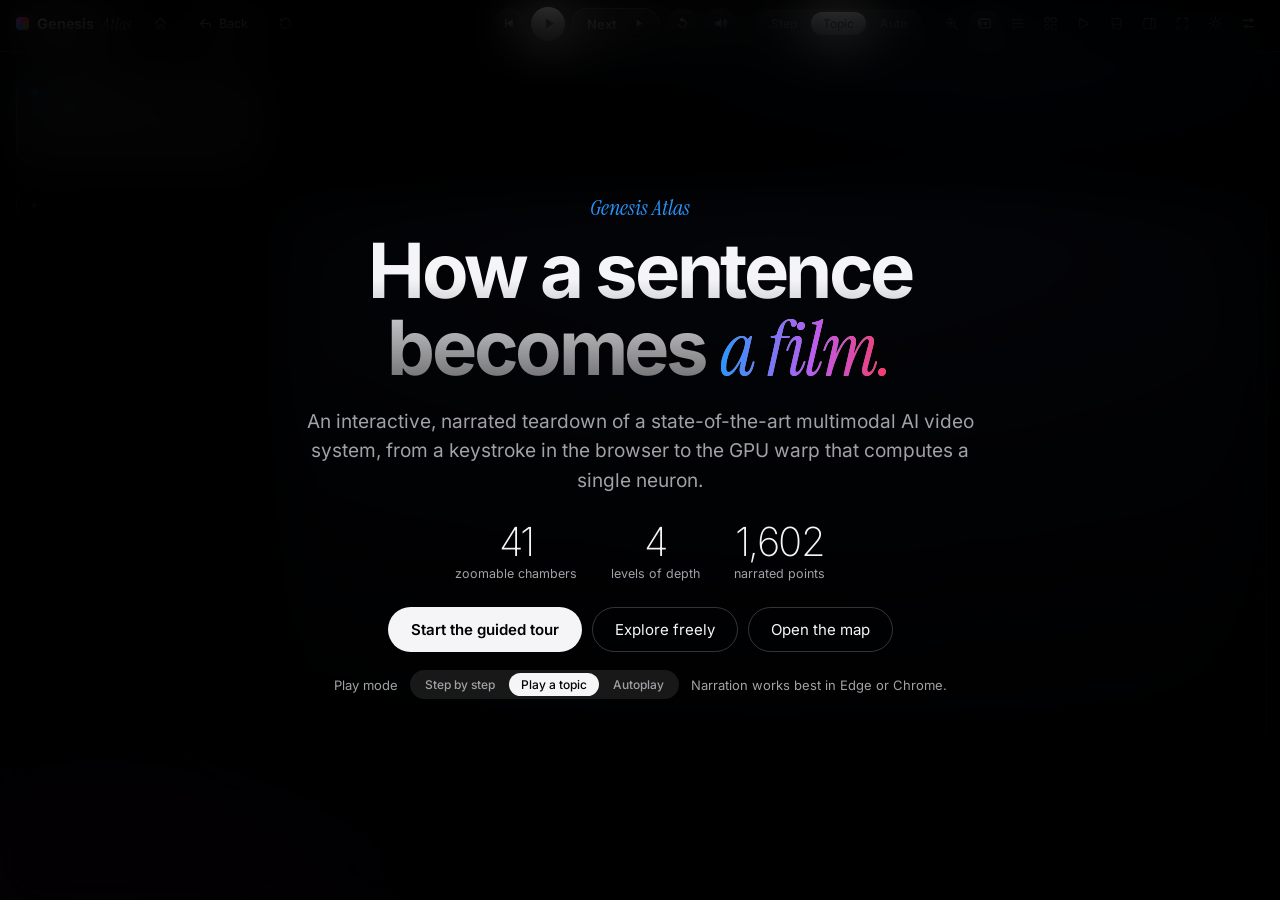
==== commit 087f7fe2: "Play modes, progress tracking, position memory, and a beat-by-beat content pass Engine: three play m" ====
--- a/index.html
+++ b/index.html
@@ -6,32 +6,63 @@
 <title>Genesis Atlas</title>
 <meta name="description" content="An interactive, narrated, zoomable deep dive into the full architecture of a multimodal AI agent system that creates videos.">
 <meta name="theme-color" content="#000000">
-<script>try { var t = JSON.parse(localStorage.getItem('atlas.settings') || '{}').theme; if (t) document.documentElement.setAttribute('data-theme', t); } catch (e) {}</script>
-<link rel="preconnect" href="https://fonts.googleapis.com">
-<link rel="preconnect" href="https://fonts.gstatic.com" crossorigin>
-<link href="https://fonts.googleapis.com/css2?family=Inter:wght@200;300;400;500;600;650;700&family=Instrument+Serif:ital@0;1&family=JetBrains+Mono:wght@400;500&display=swap" rel="stylesheet">
+<script>try { var t = JSON.parse(localStorage.getItem('atlas.settings.v2') || '{}').theme; if (t) document.documentElement.setAttribute('data-theme', t); } catch (e) {}</script>
+<link rel="preload" href="fonts/inter-latin.woff2" as="font" type="font/woff2" crossorigin>
+<link rel="stylesheet" href="css/fonts.css">
 <link rel="stylesheet" href="css/atlas.css">
 </head>
 <body>
 <div id="app">
   <header id="topbar">
-    <div class="brand"><span class="logo"></span>Genesis <em>Atlas</em></div>
+    <div class="brand" title="Home"><span class="logo"></span>Genesis <em>Atlas</em></div>
+    <button class="tbtn" id="btn-home" title="Home: back to the start page (H)"><svg viewBox="0 0 24 24"><path d="M4 11l8-7 8 7M6 10v10h4v-6h4v6h4V10"/></svg></button>
+    <button class="tbtn back" id="btn-up" title="Back to the level above (Esc)"><svg viewBox="0 0 24 24"><path d="M10 6l-6 6 6 6M4 12h11a5 5 0 0 1 5 5v1"/></svg><span class="lbl" id="up-label">Back</span></button>
+    <button class="tbtn" id="btn-restart" title="Start over: forget your place here and begin this topic again"><svg viewBox="0 0 24 24"><path d="M4 12a8 8 0 1 0 2.6-5.9M4 4v4h4"/></svg><span class="lbl">Start over</span></button>
     <nav id="crumbs"></nav>
+
+    <div id="playbar">
+      <button class="cbtn" id="btn-prev" title="Previous point (&larr;)"><svg viewBox="0 0 24 24"><path d="M17 5v14L7 12zM5 5h2v14H5z"/></svg></button>
+      <button class="cbtn" id="btn-voice-play" title="Pause narration (Space)"><svg viewBox="0 0 24 24"><path d="M7 5h4v14H7zM13 5h4v14h-4z"/></svg></button>
+      <button id="btn-next" title="Next point (&rarr;)"><span id="next-label">Next</span><span class="k" id="next-count"></span><svg width="11" height="11" viewBox="0 0 24 24" fill="currentColor"><path d="M8 4l12 8-12 8z"/></svg></button>
+      <button class="cbtn" id="btn-replay" title="Replay this point (R)"><svg viewBox="0 0 24 24"><path d="M12 5V2L7 6l5 4V7a5 5 0 1 1-5 5H5a7 7 0 1 0 7-7z"/></svg></button>
+      <button class="cbtn" id="btn-mute" title="Mute narration and read instead (V)"></button>
+      <div id="pips"></div>
+      <div class="seg" id="mode-seg" title="Step: one point at a time. Topic: press Play once and the topic plays through. Auto: plays everything, opens topics by itself (S)">
+        <button id="mode-step" data-v="step">Step</button><button id="mode-topic" data-v="topic">Topic</button><button id="mode-auto" data-v="auto">Auto</button>
+      </div>
+    </div>
+
     <div class="top-actions">
+      <div class="menuwrap">
+        <button class="tbtn" id="btn-zoom" title="Zoom into a component (Z)"><svg viewBox="0 0 24 24"><circle cx="11" cy="11" r="6.5"/><path d="M16 16l5 5M11 8v6M8 11h6"/></svg><span class="lbl">Zoom</span><span class="badge" id="zoom-count"></span></button>
+        <div id="zoom-menu" class="menu hidden"></div>
+      </div>
+      <button class="tbtn" id="btn-cc" title="Narration text box (C)"><svg viewBox="0 0 24 24"><rect x="3" y="5" width="18" height="14" rx="3"/><path d="M8 11.5a2 2 0 1 0 0 1.5M15.5 11.5a2 2 0 1 0 0 1.5"/></svg></button>
+      <button class="tbtn" id="btn-progress" title="Learning progress (L)"><svg viewBox="0 0 24 24"><path d="M9 6h11M9 12h11M9 18h11M4 6l1 1 2-2M4 12l1 1 2-2M4 18l1 1 2-2"/></svg><span class="lbl">Progress</span></button>
       <button class="tbtn" id="btn-map" title="System map (M)"><svg viewBox="0 0 24 24"><rect x="3" y="3" width="7" height="7" rx="1.5"/><rect x="14" y="3" width="7" height="7" rx="1.5"/><rect x="3" y="14" width="7" height="7" rx="1.5"/><rect x="14" y="14" width="7" height="7" rx="1.5"/></svg><span class="lbl">Map</span></button>
       <button class="tbtn" id="btn-tour" title="Guided tour"><svg viewBox="0 0 24 24"><path d="M6 4l14 8-14 8z"/></svg><span class="lbl">Tour</span></button>
-      <button class="tbtn" id="btn-refs" title="All references"><svg viewBox="0 0 24 24"><path d="M5 4h11a3 3 0 0 1 3 3v13H8a3 3 0 0 1-3-3zM5 17a3 3 0 0 1 3-3h11"/></svg><span class="lbl">References</span></button>
-      <button class="tbtn" id="btn-rails" title="Show / hide side panels (D)"><svg viewBox="0 0 24 24"><rect x="3" y="4" width="18" height="16" rx="3"/><path d="M15 4v16"/></svg><span class="lbl">Panels</span></button>
+      <button class="tbtn" id="btn-refs" title="References (opens in a new tab)"><svg viewBox="0 0 24 24"><path d="M5 4h11a3 3 0 0 1 3 3v13H8a3 3 0 0 1-3-3zM5 17a3 3 0 0 1 3-3h11"/></svg><span class="lbl">References</span></button>
+      <button class="tbtn" id="btn-deep" title="Deep dive panel (D)"><svg viewBox="0 0 24 24"><rect x="3" y="4" width="18" height="16" rx="3"/><path d="M15 4v16"/></svg><span class="lbl">Deep dive</span></button>
+      <button class="tbtn" id="btn-rails" title="Focus mode: hide all side panels (F)"><svg viewBox="0 0 24 24"><path d="M4 9V4h5M20 9V4h-5M4 15v5h5M20 15v5h-5"/></svg></button>
       <button class="tbtn" id="btn-theme" title="Dark / light (T)"><svg viewBox="0 0 24 24"><circle cx="12" cy="12" r="4.5"/><path d="M12 2v2M12 20v2M4.9 4.9l1.4 1.4M17.7 17.7l1.4 1.4M2 12h2M20 12h2M4.9 19.1l1.4-1.4M17.7 6.3l1.4-1.4"/></svg></button>
-      <button class="tbtn" id="btn-settings" title="Playback settings"><svg viewBox="0 0 24 24"><path d="M4 7h10M18 7h2M4 17h2M10 17h10"/><circle cx="16" cy="7" r="2"/><circle cx="8" cy="17" r="2"/></svg><span class="lbl">Settings</span></button>
-    </div>
+      <button class="tbtn" id="btn-settings" title="Playback settings"><svg viewBox="0 0 24 24"><path d="M4 7h10M18 7h2M4 17h2M10 17h10"/><circle cx="16" cy="7" r="2"/><circle cx="8" cy="17" r="2"/></svg></button>
+    </div>
+    <div id="timeline"></div>
   </header>
 
   <main id="main">
     <aside id="rail-left" class="rail">
-      <div class="rail-head"><b>Key ideas</b><span>appear as the story unfolds</span></div>
       <div id="rail-step"></div>
-      <div class="rail-scroll" id="cards"></div>
+      <div id="narr">
+        <div class="narr-head"><span>Narration</span></div>
+        <div id="narr-text" class="narr-scroll"></div>
+      </div>
+      <div id="cards-host">
+        <div id="cards">
+          <div id="card-new"></div>
+          <details id="card-hist" class="hist"><summary></summary><div id="hist-list"></div></details>
+        </div>
+      </div>
     </aside>
 
     <section id="stage-wrap">
@@ -40,6 +71,7 @@
           <svg id="svg" viewBox="0 0 1600 900" preserveAspectRatio="xMidYMid meet">
             <defs id="defs"></defs>
             <g id="bg"></g>
+            <g id="poster"></g>
             <g id="cam"></g>
             <rect id="vignette" x="0" y="0" width="1600" height="900" fill="url(#fx-vignette)" pointer-events="none"/>
           </svg>
@@ -49,16 +81,17 @@
           <div id="hud-level"></div>
           <div id="hud-kicker"></div>
           <div id="hud-title"></div>
+          <div id="hud-step"></div>
         </div>
         <div id="hud-metric"></div>
         <div id="flash"></div>
+        <div id="start" class="hidden"><div class="start-sum" id="start-sum"></div><button id="start-btn"><svg viewBox="0 0 24 24"><path d="M8 4l12 8-12 8z"/></svg><span>Play this topic</span></button><div class="start-sub">or press <kbd>Space</kbd> / <kbd>&rarr;</kbd></div></div>
         <div id="toast"></div>
       </div>
-      <div id="cards-strip"></div>
     </section>
 
     <aside id="rail-right" class="rail">
-      <div class="rail-head"><b>Deep dive</b><span>for the engineer who wants the math</span></div>
+      <div class="rail-head"><b>Deep dive</b><button class="x sm" id="deep-close" title="Close (D)">&#10005;</button><span>for the engineer who wants the math</span></div>
       <div class="rail-scroll" id="deep">
         <div id="deep-scene"></div>
         <div id="deep-blocks"></div>
@@ -67,36 +100,27 @@
     </aside>
   </main>
 
-  <footer id="dock">
-    <div id="zoom-chips"></div>
-    <div class="dock-row">
-      <div class="controls">
-        <button class="cbtn" id="btn-up" title="Zoom out (Esc)"><svg viewBox="0 0 24 24"><path d="M6 16l6-8 6 8z" transform="rotate(-45 12 12)"/></svg></button>
-        <button class="cbtn" id="btn-prev" title="Previous point (&larr;)"><svg viewBox="0 0 24 24"><path d="M17 5v14L7 12zM5 5h2v14H5z"/></svg></button>
-        <button class="cbtn" id="btn-pause" title="Pause / resume autoplay (Space)"><svg viewBox="0 0 24 24"><path d="M7 5h4v14H7zM13 5h4v14h-4z"/></svg></button>
-        <button id="btn-next" title="Next point (&rarr;)"><span id="next-label">Next</span><span class="k" id="next-count"></span><svg width="12" height="12" viewBox="0 0 24 24" fill="currentColor"><path d="M8 4l12 8-12 8z"/></svg></button>
-        <button class="cbtn" id="btn-replay" title="Replay this point (R)"><svg viewBox="0 0 24 24"><path d="M12 5V2L7 6l5 4V7a5 5 0 1 1-5 5H5a7 7 0 1 0 7-7z"/></svg></button>
-      </div>
-      <div class="seg" id="mode-seg" title="Auto: keeps going with pauses. Step: one idea at a time, you press Next (S)">
-        <button id="mode-auto" class="on">Auto</button><button id="mode-step">Step</button>
-      </div>
-      <div id="subtitle" aria-live="polite"></div>
-      <div id="hud-step"></div>
-      <div id="pips"></div>
-    </div>
-    <div id="timeline"></div>
-  </footer>
-
   <div id="settings" class="hidden">
     <h4>Playback</h4>
-    <div class="srow"><label>Mode<span class="hint">Auto keeps going; Step waits for you</span></label><div class="seg" id="set-mode"><button data-v="auto">Auto</button><button data-v="step">Step</button></div></div>
-    <div class="srow"><label>Speech speed</label><select id="set-rate"><option value="0.5">0.5&times;</option><option value="0.6">0.6&times;</option><option value="0.7">0.7&times;</option><option value="0.8">0.8&times;</option><option value="0.9">0.9&times;</option><option value="1">1.0&times;</option><option value="1.15">1.15&times;</option><option value="1.3">1.3&times;</option></select></div>
+    <div class="srow"><label>Play mode<span class="hint">Step: one point per press. Topic: press Play once, it plays through. Auto: opens and plays every topic itself.</span></label><div class="seg" id="set-mode"><button data-v="step">Step</button><button data-v="topic">Topic</button><button data-v="auto">Auto</button></div></div>
+    <div class="srow"><label>Speech speed</label><select id="set-rate"><option value="0.5">0.5&times;</option><option value="0.6">0.6&times;</option><option value="0.7">0.7&times;</option><option value="0.8">0.8&times;</option><option value="0.9">0.9&times; (default)</option><option value="1">1.0&times;</option><option value="1.15">1.15&times;</option><option value="1.3">1.3&times;</option></select></div>
     <div class="srow"><label>Pauses<span class="hint">time to read the callouts</span></label><select id="set-pause"><option value="0.5">Short</option><option value="1">Normal</option><option value="1.8">Long</option><option value="3">Very long</option></select></div>
-    <div class="srow"><label>Narration</label><select id="set-voice-mode"><option value="studio">Studio voice</option><option value="browser">Browser voice</option><option value="off">Off (subtitles only)</option></select></div>
-    <div class="srow" id="row-voice"><label>Browser voice</label><select id="set-voice"></select></div>
+    <div class="srow"><label>Narration</label><select id="set-voice-mode"><option value="browser">Voice on</option><option value="off">Off (captions only)</option></select></div>
+    <div class="srow"><label>Voice</label><select id="set-voice"></select></div>
+    <div class="srow"><label>Narration text box<span class="hint">left panel, scrolls if long</span></label><select id="set-cc"><option value="on">Shown</option><option value="off">Hidden</option></select></div>
+    <h4 class="sub">Appearance</h4>
     <div class="srow"><label>Theme</label><div class="seg" id="set-theme"><button data-v="dark">Dark</button><button data-v="light">Light</button></div></div>
-    <div class="keys"><span><kbd>&rarr;</kbd>next point</span><span><kbd>&larr;</kbd>previous</span><span><kbd>Space</kbd>pause / next</span><span><kbd>Esc</kbd>zoom out</span><span><kbd>S</kbd>auto / step</span><span><kbd>M</kbd>map</span><span><kbd>D</kbd>panels</span><span><kbd>T</kbd>theme</span></div>
+    <div class="keys"><span><kbd>&rarr;</kbd>next point</span><span><kbd>&larr;</kbd>previous</span><span><kbd>Space</kbd>pause / next</span><span><kbd>Esc</kbd>zoom out</span><span><kbd>Z</kbd>zoom menu</span><span><kbd>S</kbd>auto / step</span><span><kbd>C</kbd>narration box</span><span><kbd>M</kbd>map</span><span><kbd>D</kbd>deep dive</span><span><kbd>F</kbd>focus mode</span><span><kbd>T</kbd>theme</span></div>
   </div>
+
+  <aside id="prog" class="hidden">
+    <div class="prog-head"><div><div class="dk">Progress</div><h3>Your learning path</h3></div><button class="x sm" id="prog-close" title="Close (Esc)">&#10005;</button></div>
+    <div id="prog-sum"></div>
+    <div class="prog-legend"><span><i class="pr pr2"></i>played: recorded automatically</span><span><i class="ck on"><svg viewBox="0 0 24 24"><path d="M5 12.5l4.5 4.5L19 7.5"/></svg></i>learned: you tick it</span></div>
+    <div class="prog-tools"><button id="prog-expand">Expand all</button><button id="prog-collapse">Collapse all</button><button id="prog-filter">Hide learned</button><button id="prog-map">Open map</button></div>
+    <div id="prog-scroll"><div id="prog-tree"></div></div>
+    <div class="prog-foot"><button id="prog-reset-p">Reset played</button><button id="prog-reset-l">Reset learned</button></div>
+  </aside>
 
   <div id="pop"></div>
 
@@ -110,31 +134,14 @@
         </div>
         <div class="sheet-actions">
           <input id="map-filter" placeholder="Filter: attention, KV cache, scheduler…" autocomplete="off">
+          <button class="pill" id="map-progress-btn">Progress</button>
           <button class="pill" id="tour-big">Big-picture tour</button>
           <button class="pill" id="tour-deep">Full deep tour</button>
           <button class="x" id="map-close" title="Close">&#10005;</button>
         </div>
       </div>
       <div id="map-grid"></div>
-      <div class="map-foot">L0 system &rarr; L1 subsystem &rarr; L2 component &rarr; L3 primitive. Click any chamber to fly there. In the stage, dashed rings mark components you can zoom into.</div>
-    </div>
-  </div>
-
-  <div id="refs-page" class="overlay hidden">
-    <div class="sheet">
-      <div class="sheet-head">
-        <div>
-          <div class="dk">References</div>
-          <h2>Papers, specs and systems cited</h2>
-          <div class="sub" id="refs-count"></div>
-        </div>
-        <div class="sheet-actions">
-          <input class="search" id="refs-filter" placeholder="Search title, author, venue…" autocomplete="off">
-          <button class="pill" id="refs-back">&larr; Back</button>
-          <button class="x" id="refs-close" title="Close">&#10005;</button>
-        </div>
-      </div>
-      <div id="refs-list"></div>
+      <div class="map-foot">L0 system &rarr; L1 subsystem &rarr; L2 component &rarr; L3 primitive. Click any chamber to fly there: it opens where you left off. Ring and first number = steps played, green number = steps you marked learned. In the stage, dashed rings with a “+” mark components you can zoom into.</div>
     </div>
   </div>
 
@@ -145,21 +152,22 @@
       <p>An interactive, narrated teardown of a state-of-the-art multimodal AI video system, from a keystroke in the browser to the GPU warp that computes a single neuron.</p>
       <div class="intro-stats"><div><b id="intro-count">41</b>zoomable chambers</div><div><b>4</b>levels of depth</div><div><b id="intro-beats">300+</b>narrated points</div></div>
       <div class="intro-actions">
+        <button id="intro-resume" class="pill primary" style="display:none">Continue where I left off</button>
         <button id="intro-tour" class="pill primary">Start the guided tour</button>
         <button id="intro-go" class="pill">Explore freely</button>
         <button id="intro-map" class="pill">Open the map</button>
       </div>
-      <div class="intro-mode"><span>Play as</span><div class="seg" id="intro-mode-seg"><button data-v="auto" class="on">Auto</button><button data-v="step">Step by step</button></div><span>Narration works best in Edge or Chrome.</span></div>
+      <div class="intro-mode"><span>Play mode</span><div class="seg" id="intro-mode-seg"><button data-v="step">Step by step</button><button data-v="topic">Play a topic</button><button data-v="auto">Autoplay</button></div><span>Narration works best in Edge or Chrome.</span></div>
     </div>
   </div>
 </div>
 
 <script src="js/core/catalog.js"></script>
 <script src="js/core/glossary.js"></script>
+<script src="js/core/refs.js"></script>
 <script src="js/core/ctx.js"></script>
 <script src="js/core/narrator.js"></script>
 <script src="js/core/engine.js"></script>
-<script src="audio/manifest.js"></script>
 <!-- scenes (one file per chamber; a missing file falls back to a placeholder) -->
 <script src="js/scenes/00-overview.js"></script>
 <script src="js/scenes/10-client.js"></script>
--- a/css/fonts.css
+++ b/css/fonts.css
@@ -0,0 +1,9 @@
+/* Web fonts are bundled locally (OFL licensed: Inter, Instrument Serif, JetBrains Mono) so text metrics are
+ * identical on every machine and nothing depends on reaching a font CDN. */
+@font-face { font-family: 'Inter'; font-style: normal; font-weight: 100 900; font-display: swap; src: url('../fonts/inter-latin.woff2') format('woff2'); unicode-range: U+0000-00FF, U+0131, U+0152-0153, U+02BB-02BC, U+02C6, U+02DA, U+02DC, U+0304, U+0308, U+0329, U+2000-206F, U+20AC, U+2122, U+2191, U+2193, U+2212, U+2215, U+FEFF, U+FFFD; }
+@font-face { font-family: 'Inter'; font-style: normal; font-weight: 100 900; font-display: swap; src: url('../fonts/inter-latin-ext.woff2') format('woff2'); unicode-range: U+0100-02BA, U+02BD-02C5, U+02C7-02CC, U+02CE-02D7, U+02DD-02FF, U+0304, U+0308, U+0329, U+1D00-1DBF, U+1E00-1E9F, U+1EF2-1EFF, U+2020, U+20A0-20AB, U+20AD-20C0, U+2113, U+2C60-2C7F, U+A720-A7FF; }
+@font-face { font-family: 'Inter'; font-style: normal; font-weight: 100 900; font-display: swap; src: url('../fonts/inter-greek.woff2') format('woff2'); unicode-range: U+0370-0377, U+037A-037F, U+0384-038A, U+038C, U+038E-03A1, U+03A3-03FF; }
+@font-face { font-family: 'Instrument Serif'; font-style: normal; font-weight: 400; font-display: swap; src: url('../fonts/instrument-serif.woff2') format('woff2'); }
+@font-face { font-family: 'Instrument Serif'; font-style: italic; font-weight: 400; font-display: swap; src: url('../fonts/instrument-serif-italic.woff2') format('woff2'); }
+@font-face { font-family: 'JetBrains Mono'; font-style: normal; font-weight: 400; font-display: swap; src: url('../fonts/jetbrains-mono-400.woff2') format('woff2'); }
+@font-face { font-family: 'JetBrains Mono'; font-style: normal; font-weight: 500; font-display: swap; src: url('../fonts/jetbrains-mono-500.woff2') format('woff2'); }
--- a/css/atlas.css
+++ b/css/atlas.css
@@ -1,5 +1,8 @@
-/* Genesis Atlas â€” product-page aesthetic. Two themes (dark / light) driven by [data-theme] on <html>.
- * The SVG stage is authored for dark; the light theme inverts its luminance with a CSS filter. */
+/* Genesis Atlas — product-page aesthetic. Two themes (dark / light) driven by [data-theme] on <html>.
+ * The SVG stage is authored for dark; the light theme inverts its luminance with a CSS filter.
+ * Layout: one slim top bar (navigation, playback, timeline), the stage, and a right rail with callout
+ * cards and the deep dive. Captions float over the stage. Everything on the stage that is HTML (title,
+ * captions) is sized in container units (cqw) so it scales exactly with the animation. */
 :root {
   --font-ui: 'Inter', -apple-system, BlinkMacSystemFont, 'SF Pro Text', 'Segoe UI', system-ui, sans-serif;
   --font-display: 'Inter', -apple-system, BlinkMacSystemFont, 'SF Pro Display', 'Segoe UI', system-ui, sans-serif;
@@ -26,7 +29,7 @@
   --stage-bg: radial-gradient(120% 90% at 50% 0%, #10131c 0%, #06070a 60%, #030304 100%);
   --stage-line: rgba(255, 255, 255, .1);
   --shadow: 0 40px 90px -40px rgba(0, 0, 0, .95);
-  --glass: rgba(22, 22, 26, .72);
+  --glass: rgba(22, 22, 26, .78);
   --code-bg: #0b0b0e;
   --page-glow: radial-gradient(900px 500px at 78% -8%, rgba(41, 151, 255, .10), transparent 60%), radial-gradient(800px 500px at 8% 108%, rgba(191, 90, 242, .08), transparent 60%);
 }
@@ -46,7 +49,7 @@
   --stage-bg: linear-gradient(180deg, #ffffff 0%, #f2f3f7 100%);
   --stage-line: rgba(0, 0, 0, .08);
   --shadow: 0 30px 70px -40px rgba(0, 0, 0, .35);
-  --glass: rgba(255, 255, 255, .8);
+  --glass: rgba(255, 255, 255, .86);
   --code-bg: #f3f4f7;
   --page-glow: radial-gradient(900px 500px at 78% -8%, rgba(0, 113, 227, .07), transparent 60%);
 }
@@ -62,36 +65,88 @@
 .muted { color: var(--dim); }
 .hidden { opacity: 0 !important; pointer-events: none !important; visibility: hidden; }
 
-#app { display: grid; grid-template-rows: var(--topbar-h) minmax(0, 1fr) auto; height: 100vh; }
-
-/* ---------------- top bar ---------------- */
-#topbar { display: flex; align-items: center; gap: 20px; padding: 0 22px; background: color-mix(in srgb, var(--bg) 78%, transparent); backdrop-filter: saturate(180%) blur(22px); border-bottom: 1px solid var(--line); position: relative; z-index: 30; }
-.brand { font-family: var(--font-display); font-weight: 600; font-size: 15px; letter-spacing: -.01em; white-space: nowrap; display: flex; align-items: baseline; gap: 8px; }
-.brand .logo { width: 14px; height: 14px; border-radius: 4px; background: conic-gradient(from 210deg, #2997ff, #bf5af2, #ff375f, #ff9f0a, #2997ff); align-self: center; box-shadow: 0 0 14px -2px rgba(41, 151, 255, .6); }
+/* the single column is pinned to the window width; without minmax(0, 1fr) a wide top bar (or the stage) would stretch
+ * the whole page past the window and the layout math would chase its own tail */
+#app { display: grid; grid-template-columns: minmax(0, 1fr); grid-template-rows: var(--topbar-h) minmax(0, 1fr); height: 100vh; width: 100vw; }
+#topbar, #main { min-width: 0; }
+
+/* ---------------- top bar: navigation + playback + timeline ---------------- */
+#topbar { display: flex; align-items: center; gap: 14px; padding: 0 16px 4px; background: color-mix(in srgb, var(--bg) 82%, transparent); backdrop-filter: saturate(180%) blur(22px); border-bottom: 1px solid var(--line); position: relative; z-index: 30; }
+.brand { font-family: var(--font-display); font-weight: 650; font-size: 14.5px; letter-spacing: -.01em; white-space: nowrap; display: flex; align-items: center; gap: 8px; flex: none; }
+.brand .logo { width: 13px; height: 13px; border-radius: 4px; background: conic-gradient(from 210deg, #2997ff, #bf5af2, #ff375f, #ff9f0a, #2997ff); box-shadow: 0 0 12px -2px rgba(41, 151, 255, .6); }
 .brand em { font-family: var(--font-serif); font-weight: 400; font-size: 17px; color: var(--dim); }
-#crumbs { display: flex; align-items: center; gap: 2px; flex: 1; min-width: 0; overflow: hidden; }
-.crumb { border-radius: 980px; padding: 5px 11px; color: var(--dim); font-size: 13px; white-space: nowrap; transition: all .25s var(--ease); }
-.crumb i { font-style: normal; font-size: 10px; font-weight: 600; color: var(--c); margin-right: 6px; letter-spacing: .04em; }
+#crumbs { display: flex; align-items: center; gap: 1px; flex: 1 1 60px; min-width: 0; overflow: hidden; }
+.crumb { border-radius: 980px; padding: 4px 9px; color: var(--dim); font-size: 12.5px; white-space: nowrap; transition: all .25s var(--ease); flex: none; }
+.crumb i { font-style: normal; font-size: 9.5px; font-weight: 700; color: var(--c); margin-right: 5px; letter-spacing: .04em; }
 .crumb:hover { color: var(--text); background: var(--surface-2); }
 .crumb.cur { color: var(--text); background: var(--surface-2); }
-.sep { color: var(--faint); font-size: 12px; }
-.top-actions { display: flex; gap: 4px; align-items: center; }
-.tbtn { border-radius: 980px; padding: 6px 12px; font-size: 13px; color: var(--dim); transition: all .25s var(--ease); display: inline-flex; gap: 6px; align-items: center; white-space: nowrap; }
+.sep { color: var(--faint); font-size: 12px; flex: none; }
+
+#playbar { display: flex; align-items: center; gap: 6px; flex: none; }
+.cbtn { width: 32px; height: 32px; border-radius: 50%; background: var(--surface-2); color: var(--text); display: grid; place-items: center; transition: all .25s var(--ease); flex: none; }
+.cbtn:hover { background: var(--line-2); transform: scale(1.06); }
+.cbtn svg { width: 15px; height: 15px; fill: currentColor; }
+#btn-voice-play { width: 34px; height: 34px; background: var(--text); color: var(--bg); }
+#btn-voice-play:hover { background: var(--text); transform: scale(1.08); }
+#btn-voice-play.paused { background: #ff9f0a; color: #000; }
+#btn-voice-play.waiting { background: var(--accent); color: #fff; animation: readyPulse 1.5s ease-in-out infinite; }
+#btn-next { height: 32px; padding: 0 15px; border-radius: 980px; background: var(--surface-2); color: var(--text); font-weight: 600; font-size: 13px; letter-spacing: -.005em; display: inline-flex; align-items: center; gap: 8px; transition: all .3s var(--ease); white-space: nowrap; border: 1px solid var(--line-2); }
+#btn-next:hover { transform: scale(1.03); background: var(--line-2); }
+#btn-next .k { font-weight: 500; opacity: .6; font-size: 11.5px; font-variant-numeric: tabular-nums; }
+#btn-next.ready { background: var(--accent); color: #fff; border-color: transparent; animation: readyPulse 1.5s ease-in-out infinite; }
+@keyframes readyPulse { 0% { box-shadow: 0 0 0 0 color-mix(in srgb, var(--accent) 70%, transparent); } 70% { box-shadow: 0 0 0 12px transparent; } 100% { box-shadow: 0 0 0 0 transparent; } }
+#pips { display: flex; gap: 6px; align-items: center; padding: 0 4px; }
+.pip { width: 8px; height: 8px; border-radius: 50%; background: var(--line-2); transition: all .35s var(--ease); }
+.pip:hover { background: var(--dim); transform: scale(1.3); }
+.pip.done { background: color-mix(in srgb, var(--accent) 55%, var(--line-2)); }
+.pip.cur { background: var(--accent); width: 22px; border-radius: 5px; box-shadow: 0 0 12px -1px var(--accent); }
+.seg { display: inline-flex; background: var(--surface-2); border-radius: 980px; padding: 3px; gap: 2px; }
+.seg button { padding: 4px 12px; border-radius: 980px; font-size: 12px; font-weight: 500; color: var(--dim); transition: all .25s var(--ease); }
+.seg button.on { background: var(--text); color: var(--bg); }
+
+.top-actions { display: flex; gap: 2px; align-items: center; flex: none; }
+.tbtn { border-radius: 980px; padding: 6px 10px; font-size: 12.5px; color: var(--dim); transition: all .25s var(--ease); display: inline-flex; gap: 6px; align-items: center; white-space: nowrap; }
 .tbtn:hover { color: var(--text); background: var(--surface-2); }
 .tbtn.on { color: var(--text); background: var(--surface-2); }
 .tbtn svg { width: 15px; height: 15px; stroke: currentColor; fill: none; stroke-width: 1.7; stroke-linecap: round; stroke-linejoin: round; }
-
-/* ---------------- main grid ---------------- */
-#main { display: grid; grid-template-columns: minmax(0, 1fr) 380px; gap: 0 18px; padding: 16px 18px 6px; min-height: 0; }
-body.layout-wide #main { grid-template-columns: minmax(280px, 1fr) auto minmax(360px, 1.25fr); }
-body.rails-off #main { grid-template-columns: minmax(0, 1fr); }
-body.rails-off #rail-left, body.rails-off #rail-right { display: none; }
-body:not(.layout-wide) #rail-left { display: none; }
-#stage-wrap { position: relative; display: flex; flex-direction: column; align-items: center; justify-content: flex-start; gap: 14px; min-width: 0; min-height: 0; }
-body.layout-wide #stage-wrap { justify-content: center; }
-
+.tbtn .badge { font-size: 10px; font-weight: 700; background: var(--accent); color: #fff; border-radius: 980px; padding: 0 5px; min-width: 16px; text-align: center; line-height: 16px; }
+.tbtn .badge:empty { display: none; }
+#btn-zoom.attention { animation: chipPulse 1.6s ease-in-out 4; color: var(--text); }
+@keyframes chipPulse { 0%, 100% { box-shadow: 0 0 0 0 transparent; } 50% { box-shadow: 0 0 22px 2px var(--accent); background: var(--accent-soft); } }
+.menuwrap { position: relative; }
+.menu { position: absolute; top: calc(100% + 10px); right: 0; width: 340px; max-height: 72vh; overflow-y: auto; background: var(--glass); backdrop-filter: blur(30px) saturate(170%); border: 1px solid var(--line-2); border-radius: 18px; padding: 8px; box-shadow: 0 30px 80px -30px rgba(0, 0, 0, .7); z-index: 60; transition: opacity .2s var(--ease), transform .25s var(--ease); transform-origin: top right; }
+.menu.hidden { transform: scale(.97) translateY(-6px); }
+.menu .mh { font-size: 10.5px; font-weight: 700; letter-spacing: .13em; text-transform: uppercase; color: var(--faint); padding: 8px 10px 4px; }
+.menu .mi { display: flex; gap: 10px; align-items: center; width: 100%; text-align: left; padding: 8px 10px; border-radius: 12px; transition: background .2s; }
+.menu .mi:hover { background: var(--surface-2); }
+.menu .mi .dot { width: 8px; height: 8px; border-radius: 50%; flex: none; box-shadow: 0 0 10px currentColor; }
+.menu .mi b { display: block; font-size: 13px; font-weight: 600; }
+.menu .mi b em { color: #30d158; font-style: normal; }
+.menu .mi small { display: block; font-size: 11.5px; color: var(--dim); margin-top: 1px; }
+.menu .mi kbd { margin-left: auto; }
+.menu .mi.up { border-bottom: 1px solid var(--line); border-radius: 12px 12px 0 0; margin-bottom: 4px; }
+
+#timeline { position: absolute; left: 0; right: 0; bottom: -1px; height: 14px; display: flex; gap: 3px; padding: 0 16px; }
+.tick { flex: 1; height: 14px; position: relative; }
+.tick::before { content: ''; position: absolute; left: 0; right: 0; bottom: 1px; height: 3px; border-radius: 2px; background: var(--line); transition: background .3s, height .2s; }
+.tick.done::before { background: color-mix(in srgb, var(--accent) 50%, var(--line)); }
+.tick.cur::before { background: var(--accent); box-shadow: 0 0 10px -1px var(--accent); }
+.tick:hover::before { height: 5px; background: var(--dim); }
+.tick span { position: absolute; left: 50%; top: 18px; transform: translateX(-50%); white-space: nowrap; font-size: 12px; background: var(--glass); backdrop-filter: blur(16px); border: 1px solid var(--line-2); padding: 4px 10px; border-radius: 980px; opacity: 0; pointer-events: none; transition: opacity .2s; z-index: 40; color: var(--text); }
+.tick:hover span { opacity: 1; }
+
+/* ---------------- main grid: left panel | stage | deep dive ---------------- */
+#main { display: grid; grid-template-columns: 280px minmax(0, 1fr) 340px; gap: 0 14px; padding: 10px 14px 10px; min-height: 0; justify-content: center; }
+#stage-wrap { position: relative; display: flex; flex-direction: column; align-items: center; justify-content: center; min-width: 0; min-height: 0; }
+body.layout-focus #rail-left, body.layout-focus #rail-right { display: none; }
+/* deep dive: inline column, or a slide-over drawer when the window is too small for both */
+body:not(.deep-inline) #rail-right { position: fixed; right: 12px; top: calc(var(--topbar-h) + 8px); bottom: 12px; width: min(400px, 92vw); z-index: 35; background: var(--glass); backdrop-filter: blur(28px) saturate(170%); border: 1px solid var(--line-2); border-radius: 22px; padding: 12px 12px 6px; box-shadow: 0 30px 80px -30px rgba(0, 0, 0, .7); transform: translateX(112%); transition: transform .4s var(--ease); }
+body.deep-open:not(.deep-inline) #rail-right { transform: none; }
+body.deep-inline #deep-close { display: none; }
+body.layout-focus #rail-right { display: flex; }
+body.layout-focus:not(.deep-open) #rail-right { transform: translateX(112%); }
 /* ---------------- stage ---------------- */
-#stage { position: relative; border-radius: 24px; overflow: hidden; background: var(--stage-bg); box-shadow: 0 0 0 1px var(--stage-line), var(--shadow); transition: background .5s var(--ease), box-shadow .5s var(--ease); flex: none; }
+#stage { position: relative; container-type: inline-size; border-radius: 20px; overflow: hidden; background: var(--stage-bg); box-shadow: 0 0 0 1px var(--stage-line), var(--shadow); transition: background .5s var(--ease), box-shadow .5s var(--ease); flex: none; }
 #stage-fx { position: absolute; inset: 0; transition: filter .5s var(--ease); }
 :root[data-theme="light"] #stage-fx { filter: invert(1) hue-rotate(180deg); }
 :root[data-theme="light"] #stage-fx [filter*="fx-glow"] { filter: none; }
@@ -109,14 +164,15 @@
 #flash.go { animation: flash 1.1s ease-out; }
 @keyframes flash { 0% { opacity: 0; } 35% { opacity: 1; } 100% { opacity: 0; } }
 
-#hud { position: absolute; left: 2.4%; top: 3%; pointer-events: none; max-width: 52%; }
-#hud-level { font-size: clamp(9px, .72vw, 12px); font-weight: 600; letter-spacing: .14em; color: var(--accent); text-transform: uppercase; }
-#hud-kicker { font-family: var(--font-serif); font-style: italic; font-size: clamp(12px, 1.1vw, 19px); color: var(--dim); margin-top: 3px; }
-#hud-title { font-family: var(--font-display); font-weight: 650; font-size: clamp(16px, 1.9vw, 34px); letter-spacing: -.028em; line-height: 1.05; color: var(--text); margin-top: 2px; }
-#hud-step { flex: none; font-size: 12px; color: var(--dim); white-space: nowrap; max-width: 260px; overflow: hidden; text-overflow: ellipsis; font-variant-numeric: tabular-nums; }
-#hud-metric { position: absolute; right: 2.4%; top: 3.2%; font-size: clamp(10px, .8vw, 13px); color: var(--text); background: var(--glass); border: 1px solid var(--line); backdrop-filter: blur(16px); padding: 6px 12px; border-radius: 980px; opacity: 0; transition: opacity .4s; pointer-events: none; max-width: 42%; white-space: nowrap; overflow: hidden; text-overflow: ellipsis; }
-#hud-metric.long { font-size: clamp(9px, .68vw, 11px); }
-#toast { position: absolute; left: 50%; bottom: 4%; transform: translate(-50%, 20px); background: var(--glass); border: 1px solid var(--line-2); backdrop-filter: blur(20px); color: var(--text); font-size: 13px; padding: 10px 18px; border-radius: 980px; opacity: 0; transition: all .35s var(--ease); pointer-events: none; max-width: 80%; text-align: center; z-index: 4; }
+/* the chamber title is HTML but scales with the stage (1cqw = 16 scene units) and is deliberately small:
+ * it is a label for the scene, not a headline. The block stays inside the 860 x 150 scene-unit corner. */
+#hud { position: absolute; left: 2.2cqw; top: 1.8cqw; max-width: 50cqw; pointer-events: none; }
+#hud-level { font-size: .6cqw; font-weight: 600; letter-spacing: .14em; color: var(--accent); text-transform: uppercase; line-height: 1.3; }
+#hud-kicker { font-family: var(--font-serif); font-style: italic; font-size: .92cqw; color: var(--dim); margin-top: .1cqw; line-height: 1.2; }
+#hud-title { font-family: var(--font-display); font-weight: 650; font-size: 1.4cqw; letter-spacing: -.02em; line-height: 1.1; color: var(--text); margin-top: .1cqw; white-space: nowrap; overflow: hidden; text-overflow: ellipsis; }
+#hud-step { font-size: .66cqw; color: var(--dim); margin-top: .35cqw; letter-spacing: .01em; font-variant-numeric: tabular-nums; line-height: 1.2; white-space: nowrap; }
+#hud-metric { position: absolute; right: 2.2cqw; top: 1.9cqw; font-size: .85cqw; color: var(--text); background: var(--glass); border: 1px solid var(--line); backdrop-filter: blur(16px); padding: .35cqw .8cqw; border-radius: 980px; opacity: 0; transition: opacity .4s; pointer-events: none; max-width: 42cqw; white-space: nowrap; overflow: hidden; text-overflow: ellipsis; }
+#hud-metric.long { font-size: .72cqw; }#toast { position: absolute; left: 50%; top: 14%; transform: translate(-50%, -12px); background: var(--glass); border: 1px solid var(--line-2); backdrop-filter: blur(20px); color: var(--text); font-size: 13px; padding: 9px 18px; border-radius: 980px; opacity: 0; transition: all .35s var(--ease); pointer-events: none; max-width: 80%; text-align: center; z-index: 5; }
 #toast.show { opacity: 1; transform: translate(-50%, 0); }
 
 /* hotspots (inside the SVG) */
@@ -127,47 +183,77 @@
 .hotspot:hover .hotspot-hint { opacity: 1; }
 @keyframes ring { 0%, 100% { stroke-opacity: .3; } 50% { stroke-opacity: 1; } }
 
-/* ---------------- rails ---------------- */
+/* ---------------- panels ---------------- */
 .rail { display: flex; flex-direction: column; min-height: 0; min-width: 0; position: relative; }
-.rail-head { display: flex; align-items: baseline; justify-content: space-between; gap: 10px; padding: 2px 6px 10px; flex: none; }
+.rail-head { display: flex; align-items: baseline; justify-content: space-between; gap: 10px; padding: 6px 6px 8px; flex: none; }
 .rail-head b { font-size: 11px; font-weight: 600; letter-spacing: .14em; text-transform: uppercase; color: var(--dim); }
-.rail-head span { font-family: var(--font-serif); font-style: italic; font-size: 15px; color: var(--faint); white-space: nowrap; overflow: hidden; text-overflow: ellipsis; }
-.rail-scroll { flex: 1; min-height: 0; overflow-y: auto; scroll-behavior: smooth; padding: 0 4px 24px 2px; mask-image: linear-gradient(180deg, transparent 0, #000 14px, #000 calc(100% - 22px), transparent 100%); }
-.rail-scroll::-webkit-scrollbar { width: 5px; }
-.rail-scroll::-webkit-scrollbar-thumb { background: var(--line-2); border-radius: 3px; }
-#rail-left .rail-scroll { display: flex; flex-direction: column; gap: 12px; }
-#rail-step { font-family: var(--font-display); font-weight: 650; font-size: 22px; letter-spacing: -.025em; line-height: 1.12; margin: 0 6px 12px; }
-#rail-step small { display: block; font-size: 11px; font-weight: 600; letter-spacing: .14em; text-transform: uppercase; color: var(--accent); margin-bottom: 5px; }
+.rail-head span { font-family: var(--font-serif); font-style: italic; font-size: 15px; color: var(--faint); white-space: nowrap; overflow: hidden; text-overflow: ellipsis; flex: 1; text-align: right; }
+.x.sm { width: 26px; height: 26px; font-size: 11px; flex: none; }
+.rail-scroll { flex: 1; min-height: 0; overflow-y: auto; scroll-behavior: smooth; padding: 0 6px 24px 2px; mask-image: linear-gradient(180deg, transparent 0, #000 12px, #000 calc(100% - 22px), transparent 100%); }
+.rail-scroll::-webkit-scrollbar, #cards-host::-webkit-scrollbar, .narr-scroll::-webkit-scrollbar, .card .body::-webkit-scrollbar { width: 6px; }
+.rail-scroll::-webkit-scrollbar-thumb, #cards-host::-webkit-scrollbar-thumb, .narr-scroll::-webkit-scrollbar-thumb, .card .body::-webkit-scrollbar-thumb { background: var(--line-2); border-radius: 3px; }
+.rail-scroll::-webkit-scrollbar-thumb:hover, #cards-host::-webkit-scrollbar-thumb:hover, .narr-scroll::-webkit-scrollbar-thumb:hover { background: var(--dim); }
+#rail-step { font-family: var(--font-display); font-weight: 650; font-size: 17px; letter-spacing: -.025em; line-height: 1.15; margin: 2px 4px 10px; flex: none; }
+#rail-step small { display: block; font-size: 10.5px; font-weight: 600; letter-spacing: .14em; text-transform: uppercase; color: var(--accent); margin-bottom: 4px; }
 #rail-step.swap { animation: swap .5s var(--ease); }
 @keyframes swap { from { opacity: 0; transform: translateY(8px); } to { opacity: 1; transform: none; } }
 
+/* narration: a fixed callout at the top of the left panel; long text scrolls */
+#narr { flex: 0 0 auto; max-height: 42%; display: flex; flex-direction: column; margin: 0 2px 10px; background: var(--surface); border: 1px solid var(--line); border-radius: 18px; padding: 11px 6px 8px 15px; backdrop-filter: blur(24px) saturate(160%); overflow: hidden; min-height: 92px; }
+#narr.empty .narr-scroll::before { content: 'Narration appears here.'; color: var(--faint); font-family: var(--font-serif); font-style: italic; font-size: 15px; }
+body.cc-off #narr { display: none; }
+.narr-head { display: flex; align-items: center; gap: 7px; font-size: 10px; font-weight: 700; letter-spacing: .13em; text-transform: uppercase; color: var(--faint); margin-bottom: 6px; flex: none; }
+.narr-head::before { content: ''; width: 6px; height: 6px; border-radius: 50%; background: var(--accent); box-shadow: 0 0 10px var(--accent); }
+.narr-scroll { overflow-y: auto; scrollbar-width: thin; scrollbar-color: var(--line-2) transparent; padding-right: 9px; padding-bottom: 4px; font-size: 15px; line-height: 1.55; color: var(--faint); letter-spacing: -.005em; scroll-behavior: smooth; }
+.narr-scroll span { transition: color .3s; }
+.narr-scroll span.past { color: var(--dim); }
+.narr-scroll span.now { color: var(--text); }
+
+/* cards: the newest owns the top slot; earlier ones fold into a history list. The panel scrolls. */
+#cards-host { flex: 1; min-height: 0; overflow-y: auto; padding: 0 6px 12px 2px; }
+#cards { display: flex; flex-direction: column; gap: 10px; }
+#card-new { display: flex; flex-direction: column; gap: 10px; }
+#card-hist { border: 1px dashed var(--line-2); border-radius: 14px; }
+#card-hist summary { cursor: pointer; padding: 7px 12px; font-size: 12px; font-weight: 500; color: var(--dim); list-style: none; display: flex; justify-content: space-between; align-items: center; }
+#card-hist summary::-webkit-details-marker { display: none; }
+#card-hist summary::after { content: '+'; font-size: 16px; transition: transform .3s var(--ease); }
+#card-hist[open] summary::after { transform: rotate(45deg); }
+#card-hist[open] summary { color: var(--text); }
+#hist-list { display: flex; flex-direction: column; gap: 6px; padding: 2px 8px 8px; }
 /* callout cards */
-.card { position: relative; background: var(--surface); border: 1px solid var(--line); border-radius: 20px; padding: 16px 18px 15px; backdrop-filter: blur(24px) saturate(160%); overflow: hidden; transition: opacity .5s var(--ease), transform .5s var(--ease), background .3s, border-color .3s; }
+.card { position: relative; background: var(--surface); border: 1px solid var(--line); border-radius: 18px; padding: 13px 16px 12px; backdrop-filter: blur(24px) saturate(160%); overflow: hidden; transition: opacity .5s var(--ease), transform .5s var(--ease), background .3s, border-color .3s; }
 .card::before { content: ''; position: absolute; inset: 0 0 auto 0; height: 2px; background: linear-gradient(90deg, var(--ck, var(--accent)), transparent 70%); opacity: .9; }
 .card.enter { animation: cardIn .7s var(--ease) both; }
-@keyframes cardIn { from { opacity: 0; transform: translateY(18px) scale(.965); filter: blur(8px); } to { opacity: 1; transform: none; filter: none; } }
-.card .tag { display: inline-flex; align-items: center; gap: 7px; font-size: 10.5px; font-weight: 700; letter-spacing: .13em; text-transform: uppercase; color: var(--ck, var(--accent)); }
+@keyframes cardIn { from { opacity: 0; transform: translateY(-14px) scale(.965); filter: blur(8px); } to { opacity: 1; transform: none; filter: none; } }
+.card .tag { display: inline-flex; align-items: center; gap: 7px; font-size: 10px; font-weight: 700; letter-spacing: .13em; text-transform: uppercase; color: var(--ck, var(--accent)); }
 .card .tag::before { content: ''; width: 6px; height: 6px; border-radius: 50%; background: currentColor; box-shadow: 0 0 10px currentColor; }
-.card h4 { font-family: var(--font-display); font-weight: 650; font-size: 19px; letter-spacing: -.02em; line-height: 1.18; margin: 8px 0 6px; }
-.card p { margin: 0; font-size: 13.5px; line-height: 1.55; color: var(--dim); }
+.card h4 { font-family: var(--font-display); font-weight: 650; font-size: 17px; letter-spacing: -.02em; line-height: 1.2; margin: 6px 0 5px; }
+.card p { margin: 0; font-size: 13px; line-height: 1.5; color: var(--dim); }
 .card p b, .card p strong { color: var(--text); font-weight: 600; }
-.card .stat { margin: 6px 0 2px; }
-.card .stat .v { font-family: var(--font-display); font-weight: 200; font-size: 46px; letter-spacing: -.045em; line-height: 1; color: var(--text); font-variant-numeric: tabular-nums; }
+.card .stat { margin: 4px 0 2px; }
+.card .stat .v { font-family: var(--font-display); font-weight: 200; font-size: 40px; letter-spacing: -.045em; line-height: 1; color: var(--text); font-variant-numeric: tabular-nums; }
 .card .stat .v u { text-decoration: none; font-size: .42em; font-weight: 500; letter-spacing: -.01em; color: var(--dim); margin-left: 6px; }
-.card .stat .l { font-size: 12.5px; color: var(--dim); margin-top: 4px; }
-.card .more-btn { margin-top: 10px; font-size: 12.5px; font-weight: 500; color: var(--link); display: inline-flex; gap: 5px; align-items: center; }
+.card .stat .l { font-size: 12.5px; color: var(--dim); margin-top: 4px; line-height: 1.4; }
+.card .more-btn { margin-top: 8px; font-size: 12.5px; font-weight: 500; color: var(--link); display: inline-flex; gap: 5px; align-items: center; }
 .card .more-btn::after { content: '+'; font-size: 15px; line-height: 1; transition: transform .3s var(--ease); }
 .card.open .more-btn::after { transform: rotate(45deg); }
 .card .more { display: grid; grid-template-rows: 0fr; transition: grid-template-rows .45s var(--ease); }
-.card .more > div { overflow: hidden; font-size: 13px; line-height: 1.55; color: var(--dim); }
+.card .more > div { overflow: hidden; font-size: 12.5px; line-height: 1.55; color: var(--dim); }
 .card.open .more { grid-template-rows: 1fr; }
-.card .more > div > :first-child { margin-top: 10px; }
-.card.old { opacity: .55; }
-.card.old:hover { opacity: 1; }
-.card.old p, .card.old .stat .l { display: -webkit-box; -webkit-line-clamp: 2; -webkit-box-orient: vertical; overflow: hidden; }
-.card.old .stat .v { font-size: 30px; }
-.card.pulse { animation: cardPulse 1.1s var(--ease); }
-@keyframes cardPulse { 0% { box-shadow: 0 0 0 0 var(--ck, var(--accent)); } 100% { box-shadow: 0 0 0 16px transparent; } }
+.card .more > div > :first-child { margin-top: 8px; }
+/* older cards fold down to a one-line header so the newest ones keep the space */
+.card.old { padding: 8px 14px; opacity: .8; cursor: pointer; }
+.card.old:hover, .card.old.open { opacity: 1; }
+.card.old.open p, .card.old.open .stat { display: block; }
+.card p { max-height: 11.5em; overflow-y: auto; padding-right: 4px; }
+.card .stat .l { max-height: 5em; overflow-y: auto; }
+.card p::-webkit-scrollbar, .card .stat .l::-webkit-scrollbar, .card .more > div::-webkit-scrollbar { width: 5px; }
+.card p::-webkit-scrollbar-thumb, .card .stat .l::-webkit-scrollbar-thumb, .card .more > div::-webkit-scrollbar-thumb { background: var(--line-2); border-radius: 3px; }
+.card .more > div { max-height: 14em; overflow-y: auto; }
+.card.old h4 { font-size: 13.5px; margin: 3px 0 0; }
+.card.old p, .card.old .stat, .card.old .more-btn, .card.old .more { display: none; }
+.card.old.open .more-btn { display: inline-flex; }
+.card.old.open .more { display: grid; }
 .card[data-tag="NUMBERS"], .card[data-tag="SCALE"] { --ck: #30d158; }
 .card[data-tag="KEY IDEA"] { --ck: #2997ff; }
 .card[data-tag="HOW IT WORKS"] { --ck: #bf5af2; }
@@ -177,44 +263,42 @@
 .card[data-tag="STATE OF THE ART"] { --ck: #64d2ff; }
 .card[data-tag="TRY IT"] { --ck: #ff375f; }
 .card[data-tag="NOTE"] { --ck: var(--dim); }
-:root[data-theme="light"] .card[data-tag] { --ck-l: 1; }
 :root[data-theme="light"] .card { box-shadow: 0 1px 2px rgba(0, 0, 0, .04), 0 12px 32px -18px rgba(0, 0, 0, .18); }
 
 /* deep-dive blocks (right rail) */
-#deep-scene { padding: 0 6px 14px; margin-bottom: 4px; }
-#deep-scene .dk { font-family: var(--font-serif); font-style: italic; font-size: 16px; color: var(--accent); }
-#deep-scene h2 { font-family: var(--font-display); font-weight: 650; font-size: 25px; letter-spacing: -.03em; line-height: 1.1; margin: 3px 0 8px; }
-#deep-scene p { margin: 0; color: var(--dim); font-size: 13px; line-height: 1.55; }
-#deep-empty { color: var(--faint); font-family: var(--font-serif); font-style: italic; font-size: 16px; padding: 22px 6px; }
-.blk { position: relative; padding: 4px 6px 4px 46px; margin: 0 0 18px; font-size: 14px; line-height: 1.68; color: var(--text); }
+#deep-scene { padding: 0 6px 12px; margin-bottom: 4px; }
+#deep-scene .dk { font-family: var(--font-serif); font-style: italic; font-size: 15px; color: var(--accent); }
+#deep-scene h2 { font-family: var(--font-display); font-weight: 650; font-size: 21px; letter-spacing: -.03em; line-height: 1.1; margin: 3px 0 6px; }
+#deep-scene p { margin: 0; color: var(--dim); font-size: 12.5px; line-height: 1.5; }
+.blk { position: relative; padding: 4px 6px 4px 44px; margin: 0 0 18px; font-size: 13.5px; line-height: 1.65; color: var(--text); }
 .blk.enter { animation: blkIn .75s var(--ease) both; }
 @keyframes blkIn { from { opacity: 0; transform: translateY(16px); filter: blur(6px); } to { opacity: 1; transform: none; filter: none; } }
-.blk-n { position: absolute; left: 4px; top: 3px; width: 28px; height: 28px; border-radius: 50%; border: 1px solid var(--line-2); font-size: 12px; font-weight: 600; color: var(--dim); display: grid; place-items: center; transition: all .25s var(--ease); font-variant-numeric: tabular-nums; }
+.blk-n { position: absolute; left: 4px; top: 3px; width: 27px; height: 27px; border-radius: 50%; border: 1px solid var(--line-2); font-size: 12px; font-weight: 600; color: var(--dim); display: grid; place-items: center; transition: all .25s var(--ease); font-variant-numeric: tabular-nums; }
 .blk-n:hover { color: var(--text); border-color: var(--accent); background: var(--accent-soft); transform: scale(1.08); }
 .blk.now .blk-n { background: var(--accent); border-color: var(--accent); color: #fff; box-shadow: 0 0 18px -2px var(--accent); }
-.blk::before { content: ''; position: absolute; left: 18px; top: 34px; bottom: -18px; width: 1px; background: var(--line); }
+.blk::before { content: ''; position: absolute; left: 17px; top: 34px; bottom: -18px; width: 1px; background: var(--line); }
 .blk:last-child::before { display: none; }
 .blk > :first-child { margin-top: 0; }
-.blk p { margin: 0 0 11px; color: var(--dim); }
+.blk p { margin: 0 0 10px; color: var(--dim); }
 .blk p b, .blk li b, .blk b, .blk strong { color: var(--text); font-weight: 600; }
-.blk ul, .blk ol { padding-left: 18px; margin: 0 0 11px; color: var(--dim); }
+.blk ul, .blk ol { padding-left: 18px; margin: 0 0 10px; color: var(--dim); }
 .blk li { margin: 4px 0; }
-.blk i { font-family: var(--font-serif); font-size: 1.06em; }
-.blk code { font-family: var(--font-mono); font-size: 12px; background: var(--surface-2); border-radius: 6px; padding: 1px 6px; color: var(--text); }
-.blk pre { position: relative; font-family: var(--font-mono); font-size: 11.8px; line-height: 1.55; background: var(--code-bg); border: 1px solid var(--line); border-radius: 14px; padding: 14px 16px; overflow-x: auto; color: var(--text); margin: 0 0 12px; font-variant-ligatures: none; }
+.blk i { font-style: italic; }
+.blk code { font-family: var(--font-mono); font-size: 11.8px; background: var(--surface-2); border-radius: 6px; padding: 1px 6px; color: var(--text); }
+.blk pre { position: relative; font-family: var(--font-mono); font-size: 11.5px; line-height: 1.55; background: var(--code-bg); border: 1px solid var(--line); border-radius: 14px; padding: 12px 14px; overflow-x: auto; color: var(--text); margin: 0 0 12px; font-variant-ligatures: none; }
 .blk pre code { background: none; padding: 0; font-size: inherit; }
 .blk pre .copy { position: absolute; top: 8px; right: 8px; font-family: var(--font-ui); font-size: 11px; color: var(--dim); background: var(--surface-2); border-radius: 980px; padding: 3px 10px; opacity: 0; transition: opacity .2s; }
 .blk pre:hover .copy { opacity: 1; }
-.blk .eq { font-family: 'Cambria Math', 'STIX Two Math', 'Latin Modern Math', 'Times New Roman', serif; font-size: 16px; line-height: 1.5; text-align: center; background: var(--surface); border: 1px solid var(--line); border-radius: 16px; padding: 14px 16px; margin: 0 0 12px; overflow-x: auto; color: var(--text); }
-.blk .note { font-family: var(--font-serif); font-style: italic; font-size: 17px; line-height: 1.45; color: var(--text); border-left: 2px solid var(--accent); padding: 2px 0 2px 14px; margin: 0 0 12px; }
+.blk .eq { font-family: 'Cambria Math', 'STIX Two Math', 'Latin Modern Math', 'Times New Roman', serif; font-size: 15.5px; line-height: 1.5; text-align: center; background: var(--surface); border: 1px solid var(--line); border-radius: 16px; padding: 12px 14px; margin: 0 0 12px; overflow-x: auto; color: var(--text); }
+.blk .note { font-family: var(--font-ui); font-style: normal; font-size: 13.5px; line-height: 1.6; color: var(--text); border-left: 2px solid var(--accent); padding: 2px 0 2px 14px; margin: 0 0 12px; }
 .blk .note b { font-style: normal; font-family: var(--font-ui); font-size: 13px; }
-.blk table { width: 100%; border-collapse: separate; border-spacing: 0; font-size: 12.5px; margin: 0 0 12px; border: 1px solid var(--line); border-radius: 14px; overflow: hidden; }
-.blk th, .blk td { padding: 7px 10px; text-align: left; vertical-align: top; border-bottom: 1px solid var(--line); color: var(--dim); }
+.blk table { width: 100%; border-collapse: separate; border-spacing: 0; font-size: 12px; margin: 0 0 12px; border: 1px solid var(--line); border-radius: 14px; overflow: hidden; }
+.blk th, .blk td { padding: 6px 9px; text-align: left; vertical-align: top; border-bottom: 1px solid var(--line); color: var(--dim); }
 .blk th { font-size: 10.5px; font-weight: 600; letter-spacing: .08em; text-transform: uppercase; color: var(--text); background: var(--surface); }
 .blk tr:last-child td { border-bottom: 0; }
 .blk td:first-child { color: var(--text); font-weight: 500; }
 .blk details { border: 1px solid var(--line); border-radius: 14px; margin: 0 0 12px; background: var(--surface); overflow: hidden; }
-.blk summary { cursor: pointer; padding: 10px 14px; font-weight: 500; font-size: 13px; color: var(--link); list-style: none; display: flex; align-items: center; justify-content: space-between; }
+.blk summary { cursor: pointer; padding: 9px 14px; font-weight: 500; font-size: 13px; color: var(--link); list-style: none; display: flex; align-items: center; justify-content: space-between; }
 .blk summary::-webkit-details-marker { display: none; }
 .blk summary::after { content: '+'; font-size: 17px; transition: transform .3s var(--ease); }
 .blk details[open] summary::after { transform: rotate(45deg); }
@@ -228,58 +312,13 @@
 #pop b { display: block; color: var(--text); font-size: 13.5px; margin-bottom: 4px; }
 #pop a { display: inline-block; margin-top: 8px; font-weight: 500; cursor: pointer; }
 
-/* sources (numbers only) */
-#sources { margin: 6px 6px 0; padding-top: 14px; border-top: 1px solid var(--line); display: flex; flex-wrap: wrap; gap: 6px; align-items: center; }
+/* sources (numbers only; open the references page in a new tab) */
+#sources { margin: 6px 6px 0; padding-top: 12px; border-top: 1px solid var(--line); display: flex; flex-wrap: wrap; gap: 6px; align-items: center; }
 #sources .lbl { font-size: 10.5px; font-weight: 600; letter-spacing: .13em; text-transform: uppercase; color: var(--faint); margin-right: 4px; }
-.src { min-width: 30px; height: 26px; border-radius: 980px; padding: 0 9px; border: 1px solid var(--line-2); font-size: 12px; font-weight: 500; color: var(--dim); font-variant-numeric: tabular-nums; transition: all .2s var(--ease); }
+.src { display: inline-grid; place-items: center; min-width: 30px; height: 26px; border-radius: 980px; padding: 0 9px; border: 1px solid var(--line-2); font-size: 12px; font-weight: 500; color: var(--dim); font-variant-numeric: tabular-nums; transition: all .2s var(--ease); cursor: pointer; }
 .src:hover { color: #fff; background: var(--link); border-color: var(--link); transform: translateY(-1px); }
 .src.all { color: var(--link); border-color: transparent; }
 .src.all:hover { background: none; color: var(--link); text-decoration: underline; transform: none; }
-#cards-slot { display: none; }
-body:not(.layout-wide) #cards-slot { display: block; }
-
-/* ---------------- dock ---------------- */
-#dock { border-top: 1px solid var(--line); background: color-mix(in srgb, var(--bg) 80%, transparent); backdrop-filter: saturate(180%) blur(22px); padding: 8px 22px 10px; position: relative; z-index: 20; }
-#zoom-chips { display: flex; flex-wrap: wrap; gap: 6px; align-items: center; min-height: 28px; margin-bottom: 6px; }
-.zlabel { font-family: var(--font-serif); font-style: italic; font-size: 15px; color: var(--dim); margin-right: 6px; }
-.zchip { border: 1px solid var(--line-2); color: var(--dim); font-size: 12.5px; padding: 4px 12px; border-radius: 980px; transition: all .25s var(--ease); }
-.zchip em { color: #30d158; font-style: normal; }
-.zchip:hover { color: var(--text); background: var(--surface-2); border-color: var(--c, var(--accent)); box-shadow: 0 0 22px -8px var(--c, var(--accent)); }
-.zchip.up { border-color: transparent; }
-#zoom-chips.attention .zchip:not(.up) { animation: chipPulse 1.8s ease-in-out 3; }
-@keyframes chipPulse { 0%, 100% { box-shadow: 0 0 0 0 transparent; } 50% { box-shadow: 0 0 24px 0 var(--c, var(--accent)); color: var(--text); } }
-.dock-row { display: flex; gap: 18px; align-items: center; }
-.controls { display: flex; gap: 6px; align-items: center; flex: none; }
-.cbtn { width: 38px; height: 38px; border-radius: 50%; background: var(--surface-2); color: var(--text); display: grid; place-items: center; transition: all .25s var(--ease); font-size: 13px; }
-.cbtn:hover { background: var(--line-2); transform: scale(1.06); }
-.cbtn svg { width: 16px; height: 16px; fill: currentColor; }
-#btn-pause.hide { display: none; }
-#btn-next { height: 38px; padding: 0 20px; border-radius: 980px; background: var(--text); color: var(--bg); font-weight: 600; font-size: 13.5px; letter-spacing: -.005em; display: inline-flex; align-items: center; gap: 8px; transition: all .3s var(--ease); position: relative; white-space: nowrap; }
-#btn-next:hover { transform: scale(1.03); }
-#btn-next .k { font-weight: 500; opacity: .6; font-size: 11.5px; font-variant-numeric: tabular-nums; }
-#btn-next.ready { background: var(--accent); color: #fff; animation: readyPulse 1.5s ease-in-out infinite; }
-@keyframes readyPulse { 0% { box-shadow: 0 0 0 0 color-mix(in srgb, var(--accent) 70%, transparent); } 70% { box-shadow: 0 0 0 14px transparent; } 100% { box-shadow: 0 0 0 0 transparent; } }
-.seg { display: inline-flex; background: var(--surface-2); border-radius: 980px; padding: 3px; gap: 2px; }
-.seg button { padding: 5px 13px; border-radius: 980px; font-size: 12.5px; font-weight: 500; color: var(--dim); transition: all .25s var(--ease); }
-.seg button.on { background: var(--text); color: var(--bg); }
-#subtitle { flex: 1; min-width: 0; font-size: 16px; line-height: 1.45; color: var(--dim); max-height: 3em; overflow-y: auto; padding: 2px 4px; scroll-behavior: smooth; letter-spacing: -.005em; }
-#subtitle::-webkit-scrollbar { width: 0; }
-#subtitle span { transition: color .3s; }
-#subtitle span.past { color: var(--dim); }
-#subtitle span.now { color: var(--text); }
-#pips { display: flex; gap: 7px; align-items: center; flex: none; }
-.pip { width: 9px; height: 9px; border-radius: 50%; background: var(--line-2); transition: all .35s var(--ease); position: relative; }
-.pip:hover { background: var(--dim); transform: scale(1.3); }
-.pip.done { background: color-mix(in srgb, var(--accent) 55%, var(--line-2)); }
-.pip.cur { background: var(--accent); width: 26px; border-radius: 6px; box-shadow: 0 0 12px -1px var(--accent); }
-#timeline { display: flex; gap: 4px; margin-top: 8px; }
-.tick { flex: 1; height: 20px; position: relative; }
-.tick::before { content: ''; position: absolute; left: 0; right: 0; top: 9px; height: 3px; border-radius: 2px; background: var(--line); transition: background .3s; }
-.tick.done::before { background: color-mix(in srgb, var(--accent) 50%, var(--line)); }
-.tick.cur::before { background: var(--accent); box-shadow: 0 0 12px -1px var(--accent); }
-.tick span { position: absolute; left: 50%; bottom: 22px; transform: translateX(-50%); white-space: nowrap; font-size: 12px; background: var(--glass); backdrop-filter: blur(16px); border: 1px solid var(--line-2); padding: 4px 10px; border-radius: 980px; opacity: 0; pointer-events: none; transition: opacity .2s; z-index: 3; color: var(--text); }
-.tick:hover span { opacity: 1; }
-.tick:hover::before { background: var(--dim); }
 
 /* ---------------- overlays ---------------- */
 .overlay { position: fixed; inset: 0; z-index: 40; display: flex; align-items: center; justify-content: center; background: color-mix(in srgb, var(--bg) 70%, transparent); backdrop-filter: blur(26px) saturate(160%); transition: opacity .35s var(--ease), visibility .35s; }
@@ -306,38 +345,22 @@
 .mcard { border: 1px solid var(--line); border-radius: 20px; padding: 14px 16px; background: var(--surface); position: relative; overflow: hidden; }
 .mcard::before { content: ''; position: absolute; inset: 0 0 auto 0; height: 2px; background: var(--c); }
 .mcard p { margin: 6px 0 10px; color: var(--dim); font-size: 12.5px; line-height: 1.5; }
-.msub { display: flex; flex-direction: column; gap: 2px; align-items: flex-start; }
-.mchip { border-radius: 8px; padding: 4px 9px; color: var(--text); font-size: 13px; text-align: left; transition: all .2s; }
+.msub { display: flex; flex-direction: column; gap: 2px; align-items: stretch; }
+.mchip { display: flex; align-items: center; gap: 8px; width: 100%; border-radius: 8px; padding: 4px 9px; color: var(--text); font-size: 13px; text-align: left; transition: background .2s, color .2s; }
 .mchip i { font-style: normal; font-size: 9.5px; font-weight: 700; letter-spacing: .04em; color: var(--c); margin-right: 8px; }
 .mchip:hover { background: var(--surface-2); }
 .mchip.big { font-family: var(--font-display); font-size: 18px; font-weight: 650; letter-spacing: -.02em; }
 .mchip.l1 { font-family: var(--font-display); font-size: 16px; font-weight: 650; letter-spacing: -.015em; padding-left: 0; }
-.mchip.seen::after { content: ' \2713'; color: #30d158; font-size: 11px; }
 .mchip.cur { background: color-mix(in srgb, var(--c) 18%, transparent); }
 .mchip.miss { opacity: .22; }
 .map-foot { margin-top: 18px; font-size: 12.5px; color: var(--dim); }
 
-/* references page */
-#refs-page { z-index: 45; align-items: stretch; }
-#refs-page .sheet { width: min(980px, 94vw); max-height: none; height: 100%; border-radius: 0; border-top: 0; border-bottom: 0; }
-.ref-group { margin: 22px 0 0; }
-.ref-group h3 { font-family: var(--font-display); font-weight: 650; font-size: 15px; letter-spacing: -.01em; margin: 0 0 6px; display: flex; gap: 8px; align-items: baseline; }
-.ref-group h3 i { font-style: normal; font-size: 10px; font-weight: 700; letter-spacing: .06em; color: var(--c); }
-.ref { display: grid; grid-template-columns: 46px 1fr; gap: 6px; padding: 12px 10px; border-radius: 14px; scroll-margin-top: 90px; transition: background .4s; border: 1px solid transparent; }
-.ref .n { font-weight: 600; color: var(--dim); font-variant-numeric: tabular-nums; font-size: 14px; padding-top: 1px; }
-.ref .t { font-size: 14.5px; line-height: 1.55; }
-.ref .t i { font-family: var(--font-serif); font-size: 1.08em; color: var(--text); }
-.ref .meta { margin-top: 6px; display: flex; gap: 6px; flex-wrap: wrap; align-items: center; }
-.ref .meta a, .ref .meta button { font-size: 11.5px; color: var(--link); border: 1px solid var(--line-2); border-radius: 980px; padding: 2px 10px; }
-.ref .meta button:hover, .ref .meta a:hover { background: var(--surface-2); }
-.ref.hl { background: var(--accent-soft); border-color: var(--accent); }
-
 /* settings popover */
-#settings { position: fixed; top: calc(var(--topbar-h) + 8px); right: 18px; width: 340px; z-index: 55; background: var(--glass); backdrop-filter: blur(30px) saturate(170%); border: 1px solid var(--line-2); border-radius: 22px; padding: 18px 20px; box-shadow: 0 30px 80px -30px rgba(0, 0, 0, .7); transition: opacity .25s var(--ease), transform .3s var(--ease); transform-origin: top right; }
+#settings { position: fixed; top: calc(var(--topbar-h) + 8px); right: 14px; width: 340px; max-height: calc(100vh - var(--topbar-h) - 20px); overflow-y: auto; z-index: 55; background: var(--glass); backdrop-filter: blur(30px) saturate(170%); border: 1px solid var(--line-2); border-radius: 22px; padding: 16px 20px; box-shadow: 0 30px 80px -30px rgba(0, 0, 0, .7); transition: opacity .25s var(--ease), transform .3s var(--ease); transform-origin: top right; }
 #settings.hidden { transform: scale(.96) translateY(-6px); }
-#settings h4 { margin: 0 0 12px; font-family: var(--font-display); font-weight: 650; font-size: 17px; letter-spacing: -.02em; }
-.srow { display: flex; justify-content: space-between; align-items: center; gap: 12px; padding: 10px 0; border-top: 1px solid var(--line); font-size: 13px; }
-.srow:first-of-type { border-top: 0; }
+#settings h4 { margin: 0 0 8px; font-family: var(--font-display); font-weight: 650; font-size: 17px; letter-spacing: -.02em; }
+#settings h4.sub { margin-top: 12px; padding-top: 12px; border-top: 1px solid var(--line); font-size: 11px; letter-spacing: .13em; text-transform: uppercase; color: var(--faint); font-weight: 600; }
+.srow { display: flex; justify-content: space-between; align-items: center; gap: 12px; padding: 7px 0; font-size: 13px; }
 .srow label { color: var(--dim); flex: none; }
 .srow select { background: var(--surface-2); border-radius: 980px; border: 0; padding: 5px 10px; font-size: 12.5px; max-width: 190px; }
 .srow select option { background: var(--surface-solid); color: var(--text); }
@@ -360,32 +383,119 @@
 .intro-mode { display: flex; gap: 12px; justify-content: center; align-items: center; font-size: 13px; color: var(--dim); margin-bottom: 8px; flex-wrap: wrap; }
 
 /* ---------------- responsive ---------------- */
-@media (max-width: 1100px) {
-  #main { grid-template-columns: minmax(0, 1fr) 320px; }
-  .brand em { display: none; }
-}
-@media (max-width: 820px) {
-  #main { grid-template-columns: minmax(0, 1fr); padding: 10px 10px 4px; }
-  #rail-right { position: fixed; right: 0; top: var(--topbar-h); bottom: 0; width: min(92vw, 380px); z-index: 25; background: var(--glass); backdrop-filter: blur(26px); padding: 14px; border-left: 1px solid var(--line); transition: transform .35s var(--ease); }
-  body.rails-off #rail-right { display: flex; transform: translateX(105%); }
-  #subtitle { font-size: 13px; }
-  .top-actions .lbl { display: none; }
-  #pips { display: none; }
+@media (max-width: 1740px) { .tbtn .lbl { display: none; } .tbtn { padding: 6px 8px; } .tbtn.back .lbl, #btn-restart .lbl { display: inline; } }
+@media (max-width: 1420px) { #btn-restart .lbl { display: none; } }
+@media (max-width: 1240px) { #pips { display: none; } .brand em { display: none; } }
+@media (max-width: 1080px) { #mode-seg { display: none; } #crumbs { display: none; } #playbar { margin-left: auto; } }
+@media (max-width: 899px) {
+  #main { grid-template-columns: minmax(0, 1fr) !important; grid-template-rows: auto minmax(0, 1fr); padding: 8px; gap: 8px 0; }
+  #stage-wrap { order: 1; }
+  #rail-left { order: 2; display: flex; }
+  body.layout-focus #rail-left { display: none; }
+  #btn-next .k { display: none; }
 }
 @media (prefers-reduced-motion: reduce) {
   .card.enter, .blk.enter, .hotspot .hotspot-ring, #btn-next.ready { animation: none; }
 }
-
-/* callout cards as a strip under the stage (medium / narrow layouts) */
-#cards-strip { display: none; width: 100%; height: var(--strip-h, 170px); flex: none; gap: 12px; align-items: stretch; overflow-x: auto; overflow-y: hidden; padding: 2px 2px 8px; scrollbar-width: thin; }
-#cards-strip::-webkit-scrollbar { height: 5px; }
-#cards-strip::-webkit-scrollbar-thumb { background: var(--line-2); border-radius: 3px; }
-body:not(.layout-wide):not(.rails-off) #cards-strip { display: flex; }
-#cards-strip #cards { display: contents; }
-#cards-strip #rail-step { flex: none; width: 150px; margin: 0; align-self: center; font-size: 17px; }
-#cards-strip .card { flex: 0 0 316px; max-height: 100%; overflow: hidden; padding: 14px 16px 12px; }
-#cards-strip .card h4 { font-size: 17px; margin: 6px 0 4px; }
-#cards-strip .card p { display: -webkit-box; -webkit-line-clamp: 3; -webkit-box-orient: vertical; overflow: hidden; font-size: 13px; }
-#cards-strip .card .stat .v { font-size: 38px; }
-#cards-strip .card .more-btn, #cards-strip .card .more { display: none; }
-#cards-strip .card.old { flex-basis: 250px; }+/* "press play" prompt shown when a topic has just opened and nothing is playing yet */
+#start { position: absolute; left: 50%; top: 52%; transform: translate(-50%, -50%); display: flex; flex-direction: column; align-items: center; gap: 1cqw; z-index: 4; padding: 1.5cqw 2.6cqw 1.3cqw; border-radius: 1.8cqw; background: color-mix(in srgb, var(--bg) 78%, transparent); border: 1px solid var(--line-2); backdrop-filter: blur(14px) saturate(140%); box-shadow: 0 3cqw 8cqw -3cqw rgba(0,0,0,.6); transition: opacity .4s var(--ease), transform .4s var(--ease); }
+#start.hidden { transform: translate(-50%, -46%); }
+#start-btn { display: inline-flex; align-items: center; gap: .8cqw; padding: .9cqw 2cqw; border-radius: 980px; background: var(--accent); color: #fff; font-family: var(--font-display); font-weight: 600; font-size: max(13px, 1.35cqw); letter-spacing: -.01em; box-shadow: 0 1.2cqw 3cqw -1cqw var(--accent); animation: readyPulse 1.8s ease-in-out infinite; transition: transform .25s var(--ease); }
+#start-btn:hover { transform: scale(1.05); }
+#start-btn svg { width: 1.3cqw; height: 1.3cqw; min-width: 13px; min-height: 13px; fill: currentColor; }
+.start-sub { font-size: max(11px, .9cqw); color: var(--dim); }
+.start-sum { max-width: 36cqw; text-align: center; font-family: var(--font-ui); font-weight: 400; font-size: max(13px, 1.15cqw); line-height: 1.5; letter-spacing: -.005em; color: var(--text); margin-bottom: .8cqw; }
+
+
+
+/* backdrop of a paused topic: the complete system diagram, dimmed */
+#poster { opacity: 0; pointer-events: none; transition: opacity .7s var(--ease); }
+#poster.show { opacity: .42; }
+#poster * { pointer-events: none !important; animation: none !important; }
+
+/* mute button: pressed = reading mode */
+#btn-mute.muted { background: #ff9f0a; color: #000; }
+.brand { cursor: pointer; }
+
+/* progress panel (right side, slides over the panels) */
+#prog { position: fixed; right: 12px; top: calc(var(--topbar-h) + 8px); bottom: 12px; width: min(430px, 94vw); z-index: 42; display: flex; flex-direction: column; background: var(--glass); backdrop-filter: blur(30px) saturate(170%); border: 1px solid var(--line-2); border-radius: 22px; padding: 16px 16px 12px; box-shadow: 0 30px 80px -30px rgba(0, 0, 0, .7); transition: opacity .25s var(--ease), transform .4s var(--ease); }
+#prog.hidden { transform: translateX(110%); }
+.prog-head { display: flex; justify-content: space-between; align-items: flex-start; gap: 10px; margin-bottom: 10px; }
+.prog-head .dk { font-size: 15px; }
+.prog-head h3 { margin: 2px 0 0; font-family: var(--font-display); font-weight: 650; font-size: 20px; letter-spacing: -.03em; }
+#prog-sum { display: grid; grid-template-columns: 1fr 1fr; gap: 10px; margin-bottom: 10px; }
+.pg { background: var(--surface); border: 1px solid var(--line); border-radius: 14px; padding: 9px 12px; }
+.pg b { font-family: var(--font-display); font-weight: 300; font-size: 26px; letter-spacing: -.04em; margin-right: 6px; font-variant-numeric: tabular-nums; }
+.pg span { font-size: 11.5px; color: var(--dim); }
+.pg .bar { height: 4px; border-radius: 2px; background: var(--line); margin-top: 7px; overflow: hidden; }
+.pg .bar i { display: block; height: 100%; background: var(--accent); border-radius: 2px; transition: width .5s var(--ease); }
+.pg.l .bar i { background: #30d158; }
+.prog-legend { display: flex; gap: 14px; flex-wrap: wrap; font-size: 11.5px; color: var(--dim); margin-bottom: 8px; }
+.prog-legend span { display: inline-flex; align-items: center; gap: 6px; }
+.prog-tools { display: flex; gap: 6px; margin-bottom: 8px; }
+.prog-tools button, .prog-foot button { border: 1px solid var(--line-2); border-radius: 980px; padding: 4px 11px; font-size: 11.5px; color: var(--dim); transition: all .2s; }
+.prog-tools button:hover, .prog-foot button:hover { color: var(--text); background: var(--surface-2); }
+#prog-scroll { flex: 1; min-height: 0; overflow-y: auto; margin: 0 -6px; padding: 0 6px; scrollbar-width: thin; scrollbar-color: var(--line-2) transparent; }
+.prog-foot { display: flex; gap: 6px; justify-content: flex-end; padding-top: 8px; border-top: 1px solid var(--line); margin-top: 8px; }
+.pc { border-radius: 12px; margin: 2px 0; }
+.pc.cur > .pc-head { background: color-mix(in srgb, var(--c) 14%, transparent); }
+.pc-head { display: flex; align-items: center; gap: 6px; padding: 5px 6px; border-radius: 10px; position: relative; }
+.pc-head:hover { background: var(--surface-2); }
+.chev { width: 20px; height: 20px; display: grid; place-items: center; color: var(--faint); flex: none; }
+.chev svg { width: 13px; height: 13px; fill: none; stroke: currentColor; stroke-width: 2.4; stroke-linecap: round; stroke-linejoin: round; transition: transform .25s var(--ease); }
+.pc.open > .pc-head .chev svg { transform: rotate(90deg); }
+.ck { width: 18px; height: 18px; border-radius: 6px; border: 1.5px solid var(--line-2); display: inline-grid; place-items: center; flex: none; transition: all .2s var(--ease); background: transparent; }
+.ck svg { width: 12px; height: 12px; fill: none; stroke: #fff; stroke-width: 3; stroke-linecap: round; stroke-linejoin: round; opacity: 0; transform: scale(.6); transition: all .2s var(--ease); }
+.ck:hover { border-color: #30d158; }
+.ck.on { background: #30d158; border-color: #30d158; }
+.ck.on svg { opacity: 1; transform: none; }
+.ck.part { border-color: #30d158; background: linear-gradient(180deg, transparent 50%, rgba(48, 209, 88, .55) 50%); }
+.pc-title { flex: 1; min-width: 0; text-align: left; font-size: 13px; font-weight: 600; letter-spacing: -.01em; white-space: nowrap; overflow: hidden; text-overflow: ellipsis; }
+.pc-title i { font-style: normal; font-size: 9px; font-weight: 700; letter-spacing: .05em; color: var(--c); margin-right: 7px; }
+.pc-title:hover { color: var(--c); }
+.pc-count { display: flex; gap: 6px; font-size: 10.5px; color: var(--faint); font-variant-numeric: tabular-nums; flex: none; }
+.pc-count .l { color: #30d158; }
+.dbar { position: absolute; left: 34px; right: 8px; bottom: 1px; height: 3px; border-radius: 2px; background: var(--line); overflow: hidden; }
+.dbar i { position: absolute; left: 0; top: 0; bottom: 0; }
+.dbar i.p { background: var(--accent); opacity: .85; height: 1.5px; }
+.dbar i.l { background: #30d158; height: 1.5px; top: 1.5px; }
+.pc-steps { padding: 3px 0 5px 20px; }
+.ps { display: flex; align-items: center; gap: 8px; padding: 3px 6px; border-radius: 9px; }
+.ps:hover { background: var(--surface-2); }
+.ps.cur { background: var(--accent-soft); }
+.ps-title { flex: 1; min-width: 0; text-align: left; font-size: 12.5px; color: var(--dim); white-space: nowrap; overflow: hidden; text-overflow: ellipsis; }
+.ps-title em { font-style: normal; color: var(--faint); font-size: 11px; margin-right: 8px; font-variant-numeric: tabular-nums; }
+.ps-title:hover { color: var(--text); }
+.ps.done .ps-title { color: var(--faint); text-decoration: line-through; text-decoration-color: color-mix(in srgb, var(--faint) 60%, transparent); }
+.pr { width: 12px; height: 12px; border-radius: 50%; border: 1.5px solid var(--line-2); flex: none; display: inline-block; }
+.pr1 { border-color: var(--accent); background: conic-gradient(var(--accent) 0 50%, transparent 50%); }
+.pr2 { border-color: var(--accent); background: var(--accent); }
+.pc-kids { margin-left: 12px; padding-left: 6px; border-left: 1px solid var(--line); }
+
+
+/* back button emphasis + zoom-in badge on clickable components */
+.tbtn.back { color: var(--text); }
+.hotspot-ripple { fill: none; transform-box: fill-box; transform-origin: center; animation: zoomRipple 2.6s ease-out infinite; }
+.hotspot-ripple.r2 { animation-delay: 1.3s; }
+@keyframes zoomRipple { 0% { transform: scale(1); opacity: .8; } 100% { transform: scale(2.7); opacity: 0; } }
+.hotspot-dot { transform-box: fill-box; transform-origin: center; animation: dotBreath 2.6s ease-in-out infinite; transition: transform .25s var(--ease); }
+@keyframes dotBreath { 0%, 100% { transform: scale(1); } 50% { transform: scale(1.14); } }
+.hotspot:hover .hotspot-dot { animation: none; transform: scale(1.35); }
+@media (prefers-reduced-motion: reduce) { .hotspot-ripple, .hotspot-dot { animation: none; } }
+
+.prog-legend .ck { width: 15px; height: 15px; border-radius: 5px; }
+.prog-legend .ck svg { width: 10px; height: 10px; }
+.prog-legend .pr { width: 11px; height: 11px; }
+.prog-legend { row-gap: 4px; }
+
+/* map chips carry the same played / learned indicators as the Progress panel, in aligned columns */
+.mchip .mt { flex: 1; min-width: 0; white-space: normal; line-height: 1.25; }
+.mchip .mstat { display: flex; align-items: center; gap: 8px; flex: none; font-size: 11px; font-variant-numeric: tabular-nums; color: var(--faint); }
+.mchip .mstat .mp { min-width: 26px; text-align: right; }
+.mchip .mstat .ml { min-width: 26px; text-align: right; color: var(--faint); }
+.mchip .mstat .ml.some { color: color-mix(in srgb, #30d158 75%, var(--faint)); }
+.mchip .mstat .ml.all { color: #30d158; font-weight: 700; }
+.mchip.l1 { padding-left: 0; }
+.mchip.big { width: auto; }
+.mroot .mchip.big .mstat { margin-left: 14px; }
+.menu .mi b .pr { width: 9px; height: 9px; margin-left: 6px; vertical-align: 0; }
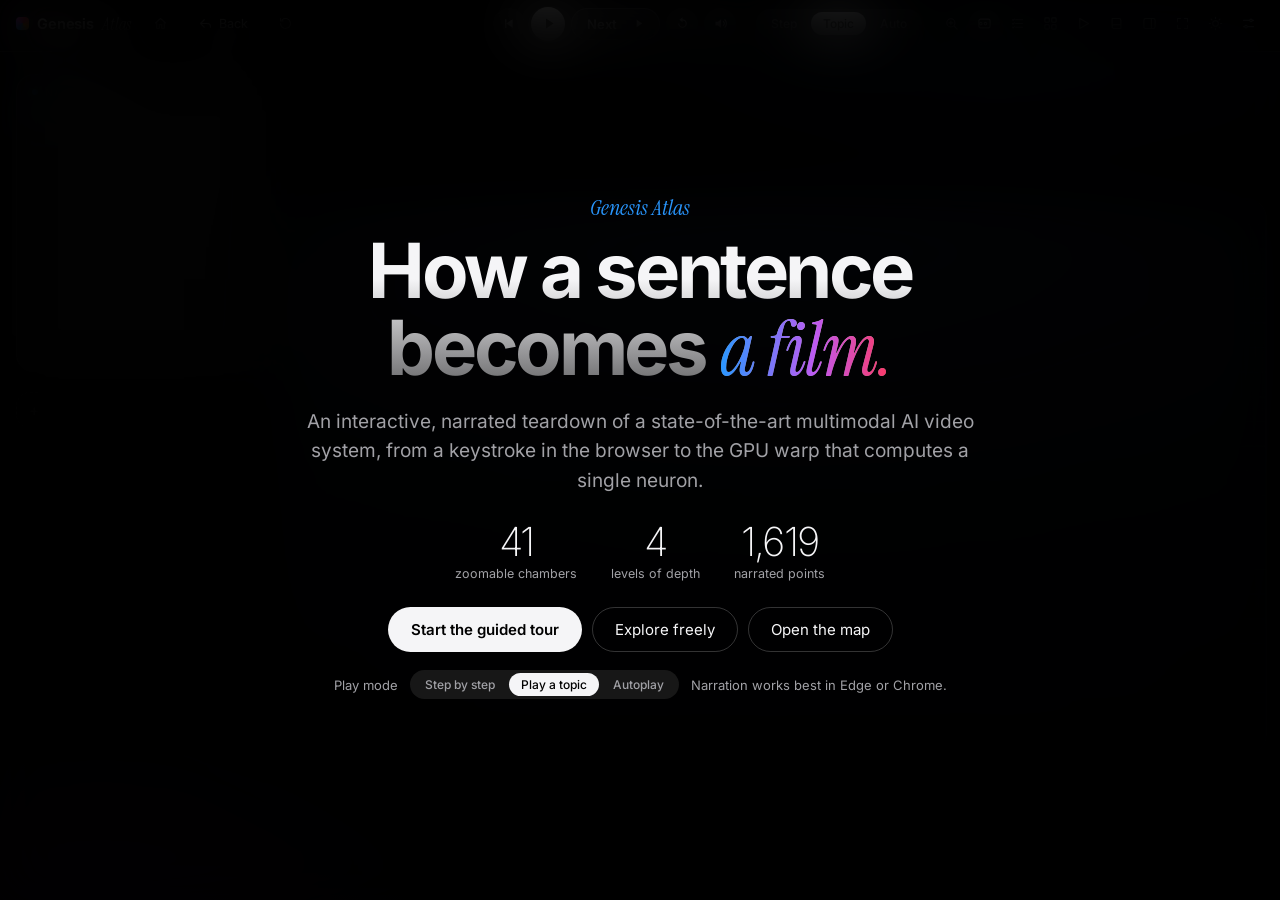
==== commit 25b2cb3d: "Fact-check pass, shell hardening, poster picker, click harness, updated README Every chamber checked" ====
--- a/index.html
+++ b/index.html
@@ -14,20 +14,20 @@
 <body>
 <div id="app">
   <header id="topbar">
-    <div class="brand" title="Home"><span class="logo"></span>Genesis <em>Atlas</em></div>
+    <div class="brand" id="brand" role="button" tabindex="0" title="Home: back to the start page" aria-label="Genesis Atlas: back to the start page"><span class="logo"></span>Genesis <em>Atlas</em></div>
     <button class="tbtn" id="btn-home" title="Home: back to the start page (H)"><svg viewBox="0 0 24 24"><path d="M4 11l8-7 8 7M6 10v10h4v-6h4v6h4V10"/></svg></button>
     <button class="tbtn back" id="btn-up" title="Back to the level above (Esc)"><svg viewBox="0 0 24 24"><path d="M10 6l-6 6 6 6M4 12h11a5 5 0 0 1 5 5v1"/></svg><span class="lbl" id="up-label">Back</span></button>
     <button class="tbtn" id="btn-restart" title="Start over: forget your place here and begin this topic again"><svg viewBox="0 0 24 24"><path d="M4 12a8 8 0 1 0 2.6-5.9M4 4v4h4"/></svg><span class="lbl">Start over</span></button>
-    <nav id="crumbs"></nav>
-
-    <div id="playbar">
+    <nav id="crumbs" aria-label="Where you are"></nav>
+
+    <div id="playbar" role="group" aria-label="Playback">
       <button class="cbtn" id="btn-prev" title="Previous point (&larr;)"><svg viewBox="0 0 24 24"><path d="M17 5v14L7 12zM5 5h2v14H5z"/></svg></button>
       <button class="cbtn" id="btn-voice-play" title="Pause narration (Space)"><svg viewBox="0 0 24 24"><path d="M7 5h4v14H7zM13 5h4v14h-4z"/></svg></button>
       <button id="btn-next" title="Next point (&rarr;)"><span id="next-label">Next</span><span class="k" id="next-count"></span><svg width="11" height="11" viewBox="0 0 24 24" fill="currentColor"><path d="M8 4l12 8-12 8z"/></svg></button>
       <button class="cbtn" id="btn-replay" title="Replay this point (R)"><svg viewBox="0 0 24 24"><path d="M12 5V2L7 6l5 4V7a5 5 0 1 1-5 5H5a7 7 0 1 0 7-7z"/></svg></button>
       <button class="cbtn" id="btn-mute" title="Mute narration and read instead (V)"></button>
-      <div id="pips"></div>
-      <div class="seg" id="mode-seg" title="Step: one point at a time. Topic: press Play once and the topic plays through. Auto: plays everything, opens topics by itself (S)">
+      <div id="pips" role="group" aria-label="Points in this step"></div>
+      <div class="seg" id="mode-seg" role="group" aria-label="Play mode" title="Step: one point at a time. Topic: press Play once and the topic plays through. Auto: plays everything, opens topics by itself (S)">
         <button id="mode-step" data-v="step">Step</button><button id="mode-topic" data-v="topic">Topic</button><button id="mode-auto" data-v="auto">Auto</button>
       </div>
     </div>
@@ -47,7 +47,7 @@
       <button class="tbtn" id="btn-theme" title="Dark / light (T)"><svg viewBox="0 0 24 24"><circle cx="12" cy="12" r="4.5"/><path d="M12 2v2M12 20v2M4.9 4.9l1.4 1.4M17.7 17.7l1.4 1.4M2 12h2M20 12h2M4.9 19.1l1.4-1.4M17.7 6.3l1.4-1.4"/></svg></button>
       <button class="tbtn" id="btn-settings" title="Playback settings"><svg viewBox="0 0 24 24"><path d="M4 7h10M18 7h2M4 17h2M10 17h10"/><circle cx="16" cy="7" r="2"/><circle cx="8" cy="17" r="2"/></svg></button>
     </div>
-    <div id="timeline"></div>
+    <div id="timeline" role="group" aria-label="Steps in this topic"></div>
   </header>
 
   <main id="main">
@@ -55,9 +55,9 @@
       <div id="rail-step"></div>
       <div id="narr">
         <div class="narr-head"><span>Narration</span></div>
-        <div id="narr-text" class="narr-scroll"></div>
-      </div>
-      <div id="cards-host">
+        <div id="narr-text" class="narr-scroll" tabindex="0" role="region" aria-label="Narration text"></div>
+      </div>
+      <div id="cards-host" tabindex="0" role="region" aria-label="Callout cards">
         <div id="cards">
           <div id="card-new"></div>
           <details id="card-hist" class="hist"><summary></summary><div id="hist-list"></div></details>
@@ -68,7 +68,7 @@
     <section id="stage-wrap">
       <div id="stage">
         <div id="stage-fx">
-          <svg id="svg" viewBox="0 0 1600 900" preserveAspectRatio="xMidYMid meet">
+          <svg id="svg" viewBox="0 0 1600 900" preserveAspectRatio="xMidYMid meet" role="group" aria-label="Animated diagram">
             <defs id="defs"></defs>
             <g id="bg"></g>
             <g id="poster"></g>
@@ -86,13 +86,13 @@
         <div id="hud-metric"></div>
         <div id="flash"></div>
         <div id="start" class="hidden"><div class="start-sum" id="start-sum"></div><button id="start-btn"><svg viewBox="0 0 24 24"><path d="M8 4l12 8-12 8z"/></svg><span>Play this topic</span></button><div class="start-sub">or press <kbd>Space</kbd> / <kbd>&rarr;</kbd></div></div>
-        <div id="toast"></div>
+        <div id="toast" role="status" aria-live="polite"></div>
       </div>
     </section>
 
     <aside id="rail-right" class="rail">
-      <div class="rail-head"><b>Deep dive</b><button class="x sm" id="deep-close" title="Close (D)">&#10005;</button><span>for the engineer who wants the math</span></div>
-      <div class="rail-scroll" id="deep">
+      <div class="rail-head"><b>Deep dive</b><button class="x sm" id="deep-close" title="Close (D)" aria-label="Close the deep dive panel">&#10005;</button><span>for the engineer who wants the math</span></div>
+      <div class="rail-scroll" id="deep" tabindex="0" role="region" aria-label="Deep dive text">
         <div id="deep-scene"></div>
         <div id="deep-blocks"></div>
         <div id="sources"></div>
@@ -100,21 +100,21 @@
     </aside>
   </main>
 
-  <div id="settings" class="hidden">
+  <div id="settings" class="hidden" role="dialog" aria-label="Playback settings">
     <h4>Playback</h4>
-    <div class="srow"><label>Play mode<span class="hint">Step: one point per press. Topic: press Play once, it plays through. Auto: opens and plays every topic itself.</span></label><div class="seg" id="set-mode"><button data-v="step">Step</button><button data-v="topic">Topic</button><button data-v="auto">Auto</button></div></div>
+    <div class="srow stack"><label>Play mode<span class="hint">Step: one point per press. Topic: press Play once, it plays through. Auto: opens and plays every topic itself.</span></label><div class="seg" id="set-mode" role="group" aria-label="Play mode"><button data-v="step">Step</button><button data-v="topic">Topic</button><button data-v="auto">Auto</button></div></div>
     <div class="srow"><label>Speech speed</label><select id="set-rate"><option value="0.5">0.5&times;</option><option value="0.6">0.6&times;</option><option value="0.7">0.7&times;</option><option value="0.8">0.8&times;</option><option value="0.9">0.9&times; (default)</option><option value="1">1.0&times;</option><option value="1.15">1.15&times;</option><option value="1.3">1.3&times;</option></select></div>
     <div class="srow"><label>Pauses<span class="hint">time to read the callouts</span></label><select id="set-pause"><option value="0.5">Short</option><option value="1">Normal</option><option value="1.8">Long</option><option value="3">Very long</option></select></div>
     <div class="srow"><label>Narration</label><select id="set-voice-mode"><option value="browser">Voice on</option><option value="off">Off (captions only)</option></select></div>
     <div class="srow"><label>Voice</label><select id="set-voice"></select></div>
     <div class="srow"><label>Narration text box<span class="hint">left panel, scrolls if long</span></label><select id="set-cc"><option value="on">Shown</option><option value="off">Hidden</option></select></div>
     <h4 class="sub">Appearance</h4>
-    <div class="srow"><label>Theme</label><div class="seg" id="set-theme"><button data-v="dark">Dark</button><button data-v="light">Light</button></div></div>
+    <div class="srow"><label>Theme</label><div class="seg" id="set-theme" role="group" aria-label="Theme"><button data-v="dark">Dark</button><button data-v="light">Light</button></div></div>
     <div class="keys"><span><kbd>&rarr;</kbd>next point</span><span><kbd>&larr;</kbd>previous</span><span><kbd>Space</kbd>pause / next</span><span><kbd>Esc</kbd>zoom out</span><span><kbd>Z</kbd>zoom menu</span><span><kbd>S</kbd>auto / step</span><span><kbd>C</kbd>narration box</span><span><kbd>M</kbd>map</span><span><kbd>D</kbd>deep dive</span><span><kbd>F</kbd>focus mode</span><span><kbd>T</kbd>theme</span></div>
   </div>
 
-  <aside id="prog" class="hidden">
-    <div class="prog-head"><div><div class="dk">Progress</div><h3>Your learning path</h3></div><button class="x sm" id="prog-close" title="Close (Esc)">&#10005;</button></div>
+  <aside id="prog" class="hidden" role="dialog" aria-label="Learning progress">
+    <div class="prog-head"><div><div class="dk">Progress</div><h3>Your learning path</h3></div><button class="x sm" id="prog-close" title="Close (Esc)" aria-label="Close progress panel">&#10005;</button></div>
     <div id="prog-sum"></div>
     <div class="prog-legend"><span><i class="pr pr2"></i>played: recorded automatically</span><span><i class="ck on"><svg viewBox="0 0 24 24"><path d="M5 12.5l4.5 4.5L19 7.5"/></svg></i>learned: you tick it</span></div>
     <div class="prog-tools"><button id="prog-expand">Expand all</button><button id="prog-collapse">Collapse all</button><button id="prog-filter">Hide learned</button><button id="prog-map">Open map</button></div>
@@ -124,7 +124,7 @@
 
   <div id="pop"></div>
 
-  <div id="map" class="overlay hidden">
+  <div id="map" class="overlay hidden" role="dialog" aria-modal="true" aria-label="System map">
     <div class="sheet">
       <div class="sheet-head">
         <div>
@@ -133,11 +133,11 @@
           <div class="sub" id="map-progress"></div>
         </div>
         <div class="sheet-actions">
-          <input id="map-filter" placeholder="Filter: attention, KV cache, scheduler…" autocomplete="off">
+          <input id="map-filter" placeholder="Filter: attention, KV cache, scheduler…" autocomplete="off" aria-label="Filter chambers">
           <button class="pill" id="map-progress-btn">Progress</button>
           <button class="pill" id="tour-big">Big-picture tour</button>
           <button class="pill" id="tour-deep">Full deep tour</button>
-          <button class="x" id="map-close" title="Close">&#10005;</button>
+          <button class="x" id="map-close" title="Close (Esc)" aria-label="Close the map">&#10005;</button>
         </div>
       </div>
       <div id="map-grid"></div>
@@ -145,7 +145,7 @@
     </div>
   </div>
 
-  <div id="intro" class="overlay">
+  <div id="intro" class="overlay" role="dialog" aria-modal="true" aria-label="Genesis Atlas start page">
     <div class="intro-panel">
       <div class="dk">Genesis Atlas</div>
       <h1>How a sentence<br>becomes <em>a film.</em></h1>
--- a/css/atlas.css
+++ b/css/atlas.css
@@ -11,7 +11,8 @@
   --ease: cubic-bezier(.2, .8, .2, 1);
   --accent: #2997ff;
   --accent-soft: rgba(41, 151, 255, .16);
-  --topbar-h: 52px;
+  --topbar-min: 52px;   /* height of a one-row top bar */
+  --topbar-h: 52px;     /* measured height of the top bar (set by the engine; panels hang below it) */
 }
 :root[data-theme="dark"] {
   color-scheme: dark;
@@ -29,7 +30,8 @@
   --stage-bg: radial-gradient(120% 90% at 50% 0%, #10131c 0%, #06070a 60%, #030304 100%);
   --stage-line: rgba(255, 255, 255, .1);
   --shadow: 0 40px 90px -40px rgba(0, 0, 0, .95);
-  --glass: rgba(22, 22, 26, .78);
+  --glass: rgba(22, 22, 26, .95);
+  --focus: #ffffff;
   --code-bg: #0b0b0e;
   --page-glow: radial-gradient(900px 500px at 78% -8%, rgba(41, 151, 255, .10), transparent 60%), radial-gradient(800px 500px at 8% 108%, rgba(191, 90, 242, .08), transparent 60%);
 }
@@ -49,7 +51,8 @@
   --stage-bg: linear-gradient(180deg, #ffffff 0%, #f2f3f7 100%);
   --stage-line: rgba(0, 0, 0, .08);
   --shadow: 0 30px 70px -40px rgba(0, 0, 0, .35);
-  --glass: rgba(255, 255, 255, .86);
+  --glass: rgba(255, 255, 255, .97);
+  --focus: #0a3a8f;
   --code-bg: #f3f4f7;
   --page-glow: radial-gradient(900px 500px at 78% -8%, rgba(0, 113, 227, .07), transparent 60%);
 }
@@ -65,18 +68,35 @@
 .muted { color: var(--dim); }
 .hidden { opacity: 0 !important; pointer-events: none !important; visibility: hidden; }
 
-/* the single column is pinned to the window width; without minmax(0, 1fr) a wide top bar (or the stage) would stretch
- * the whole page past the window and the layout math would chase its own tail */
-#app { display: grid; grid-template-columns: minmax(0, 1fr); grid-template-rows: var(--topbar-h) minmax(0, 1fr); height: 100vh; width: 100vw; }
+/* keyboard focus: a clear ring on everything that can take focus (mouse clicks do not show it) */
+:focus { outline: none; }
+:focus-visible { outline: 2px solid var(--focus); outline-offset: 2px; border-radius: 6px; }
+button:focus-visible, .tbtn:focus-visible, .cbtn:focus-visible, .pill:focus-visible, .seg button:focus-visible, #btn-next:focus-visible { border-radius: 980px; }
+.cbtn:focus-visible, .x:focus-visible, .pip:focus-visible, .blk-n:focus-visible, .ck:focus-visible { border-radius: 50%; }
+.crumb:focus-visible, .seg button:focus-visible, .ps-title:focus-visible, .pc-title:focus-visible { outline-offset: -2px; }
+.tick:focus-visible { outline-offset: -1px; }
+.tick:focus-visible span { opacity: 1; }
+.hotspot:focus-visible { outline: 3px solid var(--focus); outline-offset: 6px; }
+.sr-only { position: absolute; width: 1px; height: 1px; margin: -1px; padding: 0; overflow: hidden; clip: rect(0 0 0 0); white-space: nowrap; border: 0; }
+
+/* the page is a grid whose rows are sized by content, so a top bar that has to wrap onto a second row on a narrow
+ * window pushes the stage down instead of clipping the controls. minmax(0, 1fr) keeps the single column pinned to
+ * the window width; without it a wide top bar (or the stage) would stretch the whole page. */
+#app { display: grid; grid-template-columns: minmax(0, 1fr); grid-template-rows: auto minmax(0, 1fr); height: 100vh; width: 100vw; overflow: hidden; }
 #topbar, #main { min-width: 0; }
 
 /* ---------------- top bar: navigation + playback + timeline ---------------- */
-#topbar { display: flex; align-items: center; gap: 14px; padding: 0 16px 4px; background: color-mix(in srgb, var(--bg) 82%, transparent); backdrop-filter: saturate(180%) blur(22px); border-bottom: 1px solid var(--line); position: relative; z-index: 30; }
+#topbar { display: flex; align-items: center; gap: 14px; padding: 0 16px 4px; min-height: var(--topbar-min); background: color-mix(in srgb, var(--bg) 82%, transparent); backdrop-filter: saturate(180%) blur(22px); border-bottom: 1px solid var(--line); position: relative; z-index: 30; }
 .brand { font-family: var(--font-display); font-weight: 650; font-size: 14.5px; letter-spacing: -.01em; white-space: nowrap; display: flex; align-items: center; gap: 8px; flex: none; }
 .brand .logo { width: 13px; height: 13px; border-radius: 4px; background: conic-gradient(from 210deg, #2997ff, #bf5af2, #ff375f, #ff9f0a, #2997ff); box-shadow: 0 0 12px -2px rgba(41, 151, 255, .6); }
 .brand em { font-family: var(--font-serif); font-weight: 400; font-size: 17px; color: var(--dim); }
-#crumbs { display: flex; align-items: center; gap: 1px; flex: 1 1 60px; min-width: 0; overflow: hidden; }
-.crumb { border-radius: 980px; padding: 4px 9px; color: var(--dim); font-size: 12.5px; white-space: nowrap; transition: all .25s var(--ease); flex: none; }
+/* breadcrumbs take whatever room is left. Ancestors shrink first (with an ellipsis); when even that is too tight only the
+ * current chamber is shown, and below ~90px the trail disappears (the Back button and the zoom menu still navigate). */
+#crumbs { display: flex; align-items: center; gap: 1px; flex: 1 1 60px; min-width: 0; overflow: hidden; container: crumbs / inline-size; }
+.crumb { border-radius: 980px; padding: 4px 9px; color: var(--dim); font-size: 12.5px; white-space: nowrap; overflow: hidden; text-overflow: ellipsis; min-width: 0; transition: color .25s var(--ease), background .25s var(--ease); flex: 0 1 auto; }
+.crumb.cur { flex-shrink: 0; max-width: 100%; }
+@container crumbs (max-width: 360px) { .crumb:not(.cur), .sep { display: none; } }
+@container crumbs (max-width: 120px) { .crumb { display: none; } }
 .crumb i { font-style: normal; font-size: 9.5px; font-weight: 700; color: var(--c); margin-right: 5px; letter-spacing: .04em; }
 .crumb:hover { color: var(--text); background: var(--surface-2); }
 .crumb.cur { color: var(--text); background: var(--surface-2); }
@@ -114,7 +134,7 @@
 #btn-zoom.attention { animation: chipPulse 1.6s ease-in-out 4; color: var(--text); }
 @keyframes chipPulse { 0%, 100% { box-shadow: 0 0 0 0 transparent; } 50% { box-shadow: 0 0 22px 2px var(--accent); background: var(--accent-soft); } }
 .menuwrap { position: relative; }
-.menu { position: absolute; top: calc(100% + 10px); right: 0; width: 340px; max-height: 72vh; overflow-y: auto; background: var(--glass); backdrop-filter: blur(30px) saturate(170%); border: 1px solid var(--line-2); border-radius: 18px; padding: 8px; box-shadow: 0 30px 80px -30px rgba(0, 0, 0, .7); z-index: 60; transition: opacity .2s var(--ease), transform .25s var(--ease); transform-origin: top right; }
+.menu { position: absolute; top: calc(100% + 10px); right: 0; width: 340px; max-width: calc(100vw - 16px); max-height: calc(100vh - var(--topbar-h) - 24px); overflow-y: auto; background: var(--glass); backdrop-filter: blur(30px) saturate(170%); border: 1px solid var(--line-2); border-radius: 18px; padding: 8px; box-shadow: 0 30px 80px -30px rgba(0, 0, 0, .7); z-index: 60; transition: opacity .2s var(--ease), transform .25s var(--ease); transform-origin: top right; }
 .menu.hidden { transform: scale(.97) translateY(-6px); }
 .menu .mh { font-size: 10.5px; font-weight: 700; letter-spacing: .13em; text-transform: uppercase; color: var(--faint); padding: 8px 10px 4px; }
 .menu .mi { display: flex; gap: 10px; align-items: center; width: 100%; text-align: left; padding: 8px 10px; border-radius: 12px; transition: background .2s; }
@@ -134,22 +154,37 @@
 .tick:hover::before { height: 5px; background: var(--dim); }
 .tick span { position: absolute; left: 50%; top: 18px; transform: translateX(-50%); white-space: nowrap; font-size: 12px; background: var(--glass); backdrop-filter: blur(16px); border: 1px solid var(--line-2); padding: 4px 10px; border-radius: 980px; opacity: 0; pointer-events: none; transition: opacity .2s; z-index: 40; color: var(--text); }
 .tick:hover span { opacity: 1; }
+/* tooltips of the first / last step stay inside the window instead of hanging out of it */
+.tick:first-child span { left: 0; transform: none; }
+.tick:last-child span { left: auto; right: 0; transform: none; }
+.tick span { max-width: min(280px, 80vw); overflow: hidden; text-overflow: ellipsis; }
 
 /* ---------------- main grid: left panel | stage | deep dive ---------------- */
 #main { display: grid; grid-template-columns: 280px minmax(0, 1fr) 340px; gap: 0 14px; padding: 10px 14px 10px; min-height: 0; justify-content: center; }
 #stage-wrap { position: relative; display: flex; flex-direction: column; align-items: center; justify-content: center; min-width: 0; min-height: 0; }
 body.layout-focus #rail-left, body.layout-focus #rail-right { display: none; }
 /* deep dive: inline column, or a slide-over drawer when the window is too small for both */
-body:not(.deep-inline) #rail-right { position: fixed; right: 12px; top: calc(var(--topbar-h) + 8px); bottom: 12px; width: min(400px, 92vw); z-index: 35; background: var(--glass); backdrop-filter: blur(28px) saturate(170%); border: 1px solid var(--line-2); border-radius: 22px; padding: 12px 12px 6px; box-shadow: 0 30px 80px -30px rgba(0, 0, 0, .7); transform: translateX(112%); transition: transform .4s var(--ease); }
-body.deep-open:not(.deep-inline) #rail-right { transform: none; }
+body:not(.deep-inline) #rail-right { position: fixed; right: 12px; top: calc(var(--topbar-h) + 8px); bottom: 12px; width: min(400px, 92vw); z-index: 35; background: var(--glass); backdrop-filter: blur(28px) saturate(170%); border: 1px solid var(--line-2); border-radius: 22px; padding: 12px 12px 6px; box-shadow: 0 30px 80px -30px rgba(0, 0, 0, .7); transform: translateX(112%); visibility: hidden; transition: transform .4s var(--ease), visibility 0s linear .4s; }
+body.deep-open:not(.deep-inline) #rail-right { transform: none; visibility: visible; transition: transform .4s var(--ease), visibility 0s; }
 body.deep-inline #deep-close { display: none; }
 body.layout-focus #rail-right { display: flex; }
 body.layout-focus:not(.deep-open) #rail-right { transform: translateX(112%); }
+/* a closed drawer is parked off-screen AND hidden, so Tab and screen readers never wander into it */
 /* ---------------- stage ---------------- */
 #stage { position: relative; container-type: inline-size; border-radius: 20px; overflow: hidden; background: var(--stage-bg); box-shadow: 0 0 0 1px var(--stage-line), var(--shadow); transition: background .5s var(--ease), box-shadow .5s var(--ease); flex: none; }
 #stage-fx { position: absolute; inset: 0; transition: filter .5s var(--ease); }
-:root[data-theme="light"] #stage-fx { filter: invert(1) hue-rotate(180deg); }
+/* Light theme = the dark stage with its luminance inverted. invert + hue-rotate(180deg) keeps hues but lands neon accents
+ * and pale sub-labels at 2.7 to 4.6 : 1 on white; brightness + contrast deepen them (measured over the palette: dim text
+ * 3.9 -> 5.5, cyan 6.2 -> 7.6, violet 4.3 -> 4.9, orange 4.7 -> 5.3) while node fills stay near-white. */
+:root[data-theme="light"] #stage-fx { filter: invert(1) hue-rotate(180deg) brightness(.93) contrast(1.25); }
 :root[data-theme="light"] #stage-fx [filter*="fx-glow"] { filter: none; }
+/* Magenta, red and blue are mid-luminance: whatever the filter does they stay pale (2.8 / 3.1 / 4.4 : 1). Small TEXT in
+ * those exact palette colours (and the very dim 'faint') is therefore given a pre-image that the filter turns into a deeper
+ * shade of the same hue (5.8 / 5.2 / 5.5 : 1; faint 2.0 -> 3.2 : 1). Dark theme is untouched. Values from the palette in ctx.js. */
+:root[data-theme="light"] #stage-fx text[fill="#ff3fd2"] { fill: #ff82ec; }
+:root[data-theme="light"] #stage-fx text[fill="#ff4d6d"] { fill: #ff7e97; }
+:root[data-theme="light"] #stage-fx text[fill="#4d8dff"] { fill: #5f99fc; }
+:root[data-theme="light"] #stage-fx text[fill="#3a4763"] { fill: #5e6982; }
 :root[data-theme="light"] #vignette { display: none; }
 #svg { position: absolute; inset: 0; width: 100%; height: 100%; display: block; }
 #canvas-host { position: absolute; inset: 0; pointer-events: none; }
@@ -167,12 +202,14 @@
 /* the chamber title is HTML but scales with the stage (1cqw = 16 scene units) and is deliberately small:
  * it is a label for the scene, not a headline. The block stays inside the 860 x 150 scene-unit corner. */
 #hud { position: absolute; left: 2.2cqw; top: 1.8cqw; max-width: 50cqw; pointer-events: none; }
-#hud-level { font-size: .6cqw; font-weight: 600; letter-spacing: .14em; color: var(--accent); text-transform: uppercase; line-height: 1.3; }
-#hud-kicker { font-family: var(--font-serif); font-style: italic; font-size: .92cqw; color: var(--dim); margin-top: .1cqw; line-height: 1.2; }
-#hud-title { font-family: var(--font-display); font-weight: 650; font-size: 1.4cqw; letter-spacing: -.02em; line-height: 1.1; color: var(--text); margin-top: .1cqw; white-space: nowrap; overflow: hidden; text-overflow: ellipsis; }
-#hud-step { font-size: .66cqw; color: var(--dim); margin-top: .35cqw; letter-spacing: .01em; font-variant-numeric: tabular-nums; line-height: 1.2; white-space: nowrap; }
-#hud-metric { position: absolute; right: 2.2cqw; top: 1.9cqw; font-size: .85cqw; color: var(--text); background: var(--glass); border: 1px solid var(--line); backdrop-filter: blur(16px); padding: .35cqw .8cqw; border-radius: 980px; opacity: 0; transition: opacity .4s; pointer-events: none; max-width: 42cqw; white-space: nowrap; overflow: hidden; text-overflow: ellipsis; }
-#hud-metric.long { font-size: .72cqw; }#toast { position: absolute; left: 50%; top: 14%; transform: translate(-50%, -12px); background: var(--glass); border: 1px solid var(--line-2); backdrop-filter: blur(20px); color: var(--text); font-size: 13px; padding: 9px 18px; border-radius: 980px; opacity: 0; transition: all .35s var(--ease); pointer-events: none; max-width: 80%; text-align: center; z-index: 5; }
+/* px floors keep the label readable on small stages (a 600px-wide stage would otherwise get 4px type) */
+#hud-level { font-size: max(8.5px, .6cqw); font-weight: 600; letter-spacing: .14em; color: var(--accent); text-transform: uppercase; line-height: 1.3; }
+#hud-kicker { font-family: var(--font-serif); font-style: italic; font-size: max(10px, .92cqw); color: var(--dim); margin-top: .1cqw; line-height: 1.2; }
+#hud-title { font-family: var(--font-display); font-weight: 650; font-size: max(13px, 1.4cqw); letter-spacing: -.02em; line-height: 1.1; color: var(--text); margin-top: .1cqw; white-space: nowrap; overflow: hidden; text-overflow: ellipsis; }
+#hud-step { font-size: max(9px, .66cqw); color: var(--dim); margin-top: .35cqw; letter-spacing: .01em; font-variant-numeric: tabular-nums; line-height: 1.2; white-space: nowrap; overflow: hidden; text-overflow: ellipsis; }
+#hud-metric { position: absolute; right: 2.2cqw; top: 1.9cqw; font-size: max(10px, .85cqw); color: var(--text); background: var(--glass); border: 1px solid var(--line); backdrop-filter: blur(16px); padding: .35cqw .8cqw; border-radius: 980px; opacity: 0; transition: opacity .4s; pointer-events: none; max-width: 42cqw; white-space: nowrap; overflow: hidden; text-overflow: ellipsis; }
+#hud-metric.long { font-size: max(9px, .72cqw); }
+#toast { position: absolute; left: 50%; top: 14%; transform: translate(-50%, -12px); background: var(--glass); border: 1px solid var(--line-2); backdrop-filter: blur(20px); color: var(--text); font-size: 13px; padding: 9px 18px; border-radius: 980px; opacity: 0; transition: all .35s var(--ease); pointer-events: none; max-width: 80%; text-align: center; z-index: 5; }
 #toast.show { opacity: 1; transform: translate(-50%, 0); }
 
 /* hotspots (inside the SVG) */
@@ -189,7 +226,7 @@
 .rail-head b { font-size: 11px; font-weight: 600; letter-spacing: .14em; text-transform: uppercase; color: var(--dim); }
 .rail-head span { font-family: var(--font-serif); font-style: italic; font-size: 15px; color: var(--faint); white-space: nowrap; overflow: hidden; text-overflow: ellipsis; flex: 1; text-align: right; }
 .x.sm { width: 26px; height: 26px; font-size: 11px; flex: none; }
-.rail-scroll { flex: 1; min-height: 0; overflow-y: auto; scroll-behavior: smooth; padding: 0 6px 24px 2px; mask-image: linear-gradient(180deg, transparent 0, #000 12px, #000 calc(100% - 22px), transparent 100%); }
+.rail-scroll { flex: 1; min-height: 0; overflow-y: auto; scroll-behavior: smooth; padding: 14px 6px 24px 2px; mask-image: linear-gradient(180deg, transparent 0, #000 12px, #000 calc(100% - 22px), transparent 100%); }
 .rail-scroll::-webkit-scrollbar, #cards-host::-webkit-scrollbar, .narr-scroll::-webkit-scrollbar, .card .body::-webkit-scrollbar { width: 6px; }
 .rail-scroll::-webkit-scrollbar-thumb, #cards-host::-webkit-scrollbar-thumb, .narr-scroll::-webkit-scrollbar-thumb, .card .body::-webkit-scrollbar-thumb { background: var(--line-2); border-radius: 3px; }
 .rail-scroll::-webkit-scrollbar-thumb:hover, #cards-host::-webkit-scrollbar-thumb:hover, .narr-scroll::-webkit-scrollbar-thumb:hover { background: var(--dim); }
@@ -199,7 +236,14 @@
 @keyframes swap { from { opacity: 0; transform: translateY(8px); } to { opacity: 1; transform: none; } }
 
 /* narration: a fixed callout at the top of the left panel; long text scrolls */
-#narr { flex: 0 0 auto; max-height: 42%; display: flex; flex-direction: column; margin: 0 2px 10px; background: var(--surface); border: 1px solid var(--line); border-radius: 18px; padding: 11px 6px 8px 15px; backdrop-filter: blur(24px) saturate(160%); overflow: hidden; min-height: 92px; }
+/* a FIXED-height box (never resized by the text, so the cards below do not jump from point to point); long text scrolls */
+#narr { flex: 0 0 auto; height: clamp(128px, 36%, 330px); display: flex; flex-direction: column; margin: 0 2px 10px; background: var(--surface); border: 1px solid var(--line); border-radius: 18px; padding: 11px 6px 8px 15px; backdrop-filter: blur(24px) saturate(160%); overflow: hidden; }
+#narr .narr-scroll { flex: 1 1 auto; min-height: 0; }
+/* a soft fade on the edge(s) that hide more text: "scroll me" */
+#narr.more-below .narr-scroll { -webkit-mask-image: linear-gradient(180deg, #000 calc(100% - 30px), transparent); mask-image: linear-gradient(180deg, #000 calc(100% - 30px), transparent); }
+#narr.more-above .narr-scroll { -webkit-mask-image: linear-gradient(180deg, transparent 0, #000 22px); mask-image: linear-gradient(180deg, transparent 0, #000 22px); }
+#narr.more-above.more-below .narr-scroll { -webkit-mask-image: linear-gradient(180deg, transparent 0, #000 22px, #000 calc(100% - 30px), transparent); mask-image: linear-gradient(180deg, transparent 0, #000 22px, #000 calc(100% - 30px), transparent); }
+body.narrow #narr { height: auto; max-height: 45%; min-height: 92px; }
 #narr.empty .narr-scroll::before { content: 'Narration appears here.'; color: var(--faint); font-family: var(--font-serif); font-style: italic; font-size: 15px; }
 body.cc-off #narr { display: none; }
 .narr-head { display: flex; align-items: center; gap: 7px; font-size: 10px; font-weight: 700; letter-spacing: .13em; text-transform: uppercase; color: var(--faint); margin-bottom: 6px; flex: none; }
@@ -321,7 +365,9 @@
 .src.all:hover { background: none; color: var(--link); text-decoration: underline; transform: none; }
 
 /* ---------------- overlays ---------------- */
-.overlay { position: fixed; inset: 0; z-index: 40; display: flex; align-items: center; justify-content: center; background: color-mix(in srgb, var(--bg) 70%, transparent); backdrop-filter: blur(26px) saturate(160%); transition: opacity .35s var(--ease), visibility .35s; }
+.overlay { position: fixed; inset: 0; z-index: 40; display: flex; justify-content: center; overflow-y: auto; background: color-mix(in srgb, var(--bg) 86%, transparent); backdrop-filter: blur(26px) saturate(160%); transition: opacity .35s var(--ease), visibility .35s; }
+/* margin:auto centres a short panel and lets a tall one scroll (align-items:center would cut its top off) */
+.overlay > * { margin: auto; }
 .sheet { width: min(1240px, 94vw); max-height: 90vh; overflow-y: auto; background: var(--surface-solid); border: 1px solid var(--line); border-radius: 28px; padding: 30px 34px; box-shadow: var(--shadow); }
 .sheet::-webkit-scrollbar { width: 6px; }
 .sheet::-webkit-scrollbar-thumb { background: var(--line-2); border-radius: 3px; }
@@ -361,10 +407,15 @@
 #settings h4 { margin: 0 0 8px; font-family: var(--font-display); font-weight: 650; font-size: 17px; letter-spacing: -.02em; }
 #settings h4.sub { margin-top: 12px; padding-top: 12px; border-top: 1px solid var(--line); font-size: 11px; letter-spacing: .13em; text-transform: uppercase; color: var(--faint); font-weight: 600; }
 .srow { display: flex; justify-content: space-between; align-items: center; gap: 12px; padding: 7px 0; font-size: 13px; }
-.srow label { color: var(--dim); flex: none; }
+.srow label { color: var(--dim); flex: 1 1 auto; min-width: 0; }
+.srow > select, .srow > .seg { flex: none; }
 .srow select { background: var(--surface-2); border-radius: 980px; border: 0; padding: 5px 10px; font-size: 12.5px; max-width: 190px; }
 .srow select option { background: var(--surface-solid); color: var(--text); }
-.srow .hint { display: block; font-size: 11.5px; color: var(--faint); margin-top: 2px; }
+.srow .hint { display: block; font-size: 11.5px; line-height: 1.4; color: var(--dim); margin-top: 2px; white-space: normal; }
+/* the play-mode row has a long hint: label on top, segmented control below, both full width */
+.srow.stack { flex-direction: column; align-items: stretch; gap: 8px; }
+.srow.stack .seg { align-self: flex-start; }
+@media (max-height: 760px) { #settings { padding: 12px 18px; } .srow { padding: 3px 0; } .keys { margin-top: 6px; padding-top: 8px; grid-template-columns: 1fr 1fr 1fr; gap: 3px 8px; font-size: 11px; } #settings h4.sub { margin-top: 6px; padding-top: 8px; } #settings h4 { margin-bottom: 4px; } }
 .keys { margin-top: 10px; padding-top: 10px; border-top: 1px solid var(--line); display: grid; grid-template-columns: 1fr 1fr; gap: 4px 12px; font-size: 12px; color: var(--dim); }
 .keys kbd { margin: 0 6px 0 0; }
 
@@ -386,16 +437,38 @@
 @media (max-width: 1740px) { .tbtn .lbl { display: none; } .tbtn { padding: 6px 8px; } .tbtn.back .lbl, #btn-restart .lbl { display: inline; } }
 @media (max-width: 1420px) { #btn-restart .lbl { display: none; } }
 @media (max-width: 1240px) { #pips { display: none; } .brand em { display: none; } }
-@media (max-width: 1080px) { #mode-seg { display: none; } #crumbs { display: none; } #playbar { margin-left: auto; } }
+@media (max-width: 1140px) { #mode-seg { display: none; } }
+/* below ~980px the one-row top bar no longer fits: playback controls drop to a second row (nothing is ever clipped) */
+@media (max-width: 979px) {
+  #topbar { flex-wrap: wrap; gap: 6px 10px; padding: 6px 12px 16px; }
+  #crumbs { display: none; }
+  .top-actions { margin-left: auto; flex-wrap: wrap; justify-content: flex-end; }
+  #playbar { order: 9; flex: 1 1 100%; justify-content: center; }
+  .menuwrap { position: static; }
+  .menu { right: 8px; max-width: calc(100vw - 16px); max-height: calc(100vh - var(--topbar-h) - 24px); }
+}
 @media (max-width: 899px) {
   #main { grid-template-columns: minmax(0, 1fr) !important; grid-template-rows: auto minmax(0, 1fr); padding: 8px; gap: 8px 0; }
   #stage-wrap { order: 1; }
-  #rail-left { order: 2; display: flex; }
+  #rail-left { order: 2; display: flex; overflow-y: auto; scrollbar-width: thin; }
   body.layout-focus #rail-left { display: none; }
   #btn-next .k { display: none; }
-}
+  /* the stage stays put on top; narration and cards scroll together underneath it */
+  #cards-host { flex: none; overflow: visible; min-height: 0; }
+  #narr { flex: none; }
+}
+@media (max-width: 560px) {
+  .brand { font-size: 0; }
+  #btn-up .lbl { display: none; }
+  .tbtn { padding: 6px 6px; }
+}
+/* reduced motion: no pulsing, sliding or blurring UI; state changes are instant (scene animations are content and stay) */
 @media (prefers-reduced-motion: reduce) {
-  .card.enter, .blk.enter, .hotspot .hotspot-ring, #btn-next.ready { animation: none; }
+  *, *::before, *::after { scroll-behavior: auto !important; }
+  .card.enter, .blk.enter, #rail-step.swap, #flash.go, #start-btn, #btn-voice-play.waiting, #btn-zoom.attention, #btn-next.ready, .hotspot .hotspot-ring { animation: none !important; }
+  .card, .blk-n, .pip, .tbtn, .cbtn, #btn-next, .menu, #settings, #prog, #toast, #start, #poster, .tick::before, .card .more, .pg .bar i { transition-duration: .01s !important; }
+  body:not(.deep-inline) #rail-right { transition-duration: .01s !important; }
+  #flash { display: none; }
 }
 /* "press play" prompt shown when a topic has just opened and nothing is playing yet */
 #start { position: absolute; left: 50%; top: 52%; transform: translate(-50%, -50%); display: flex; flex-direction: column; align-items: center; gap: 1cqw; z-index: 4; padding: 1.5cqw 2.6cqw 1.3cqw; border-radius: 1.8cqw; background: color-mix(in srgb, var(--bg) 78%, transparent); border: 1px solid var(--line-2); backdrop-filter: blur(14px) saturate(140%); box-shadow: 0 3cqw 8cqw -3cqw rgba(0,0,0,.6); transition: opacity .4s var(--ease), transform .4s var(--ease); }
